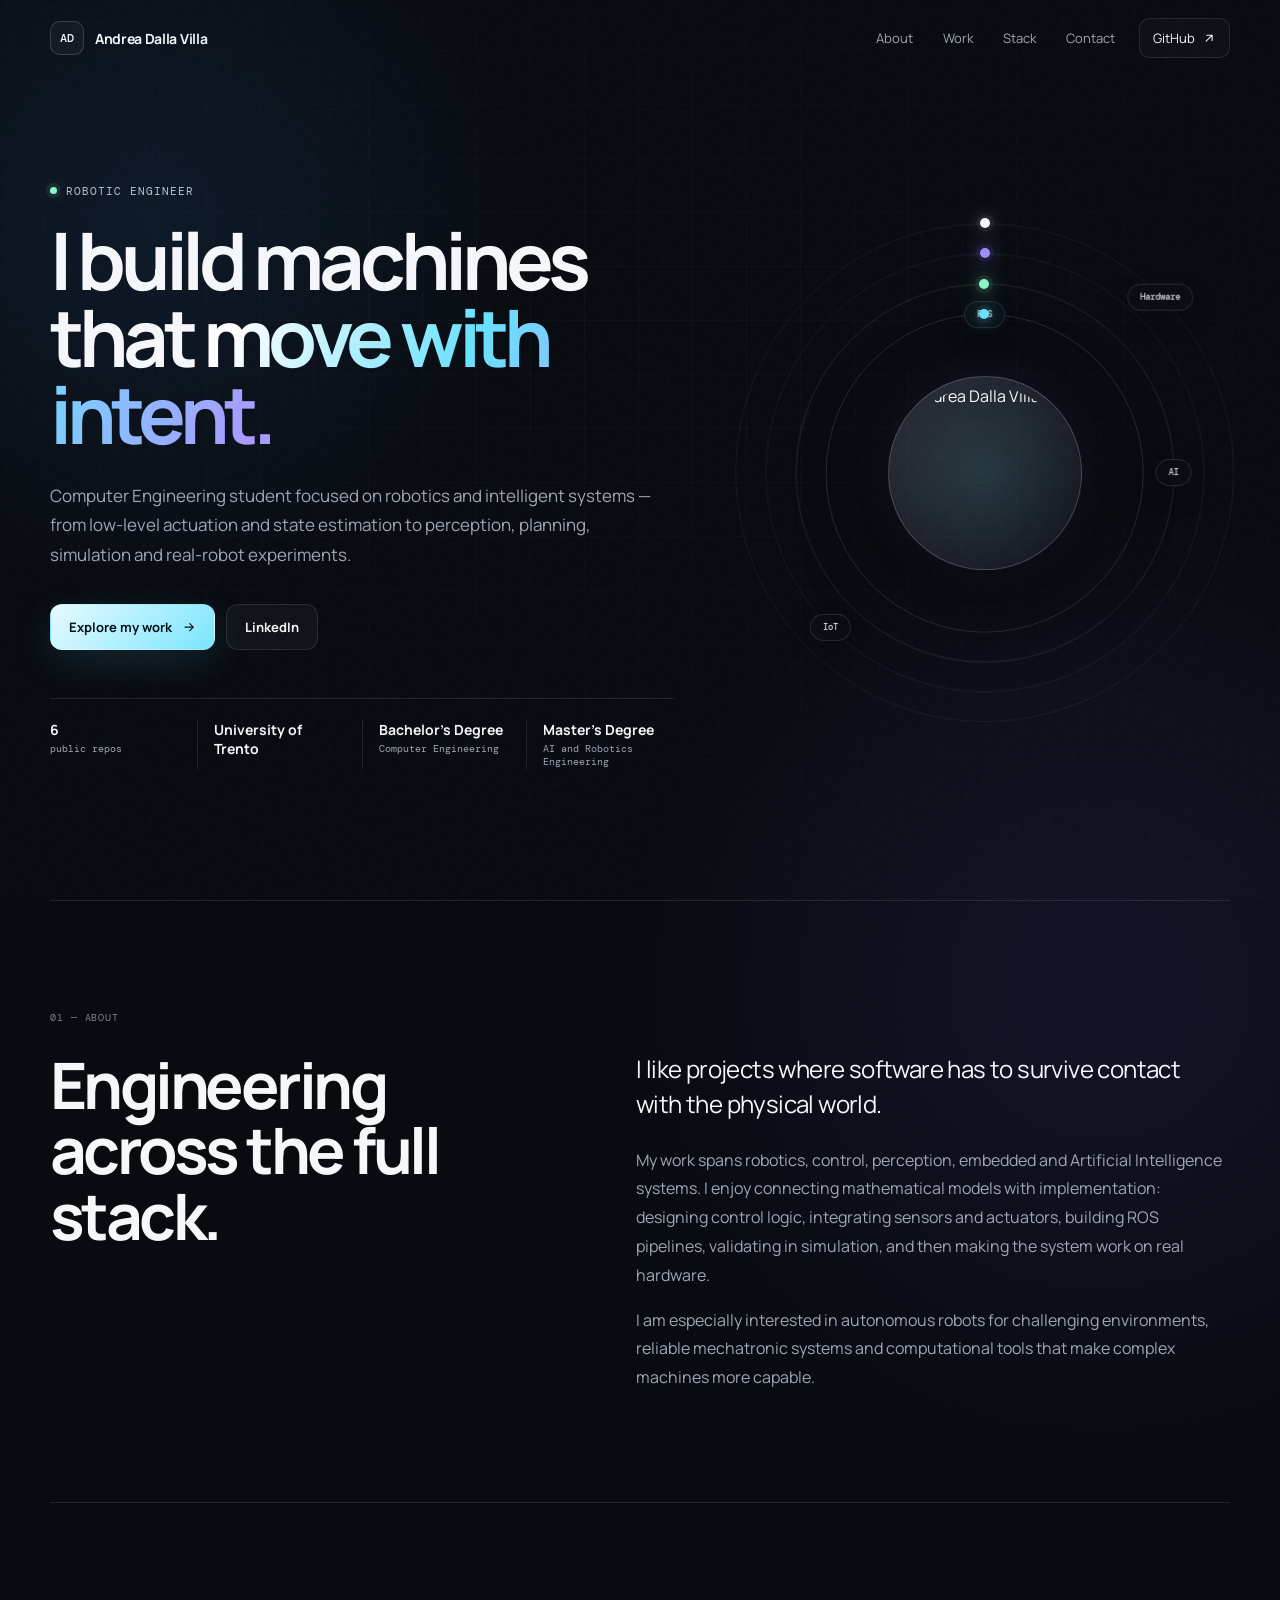
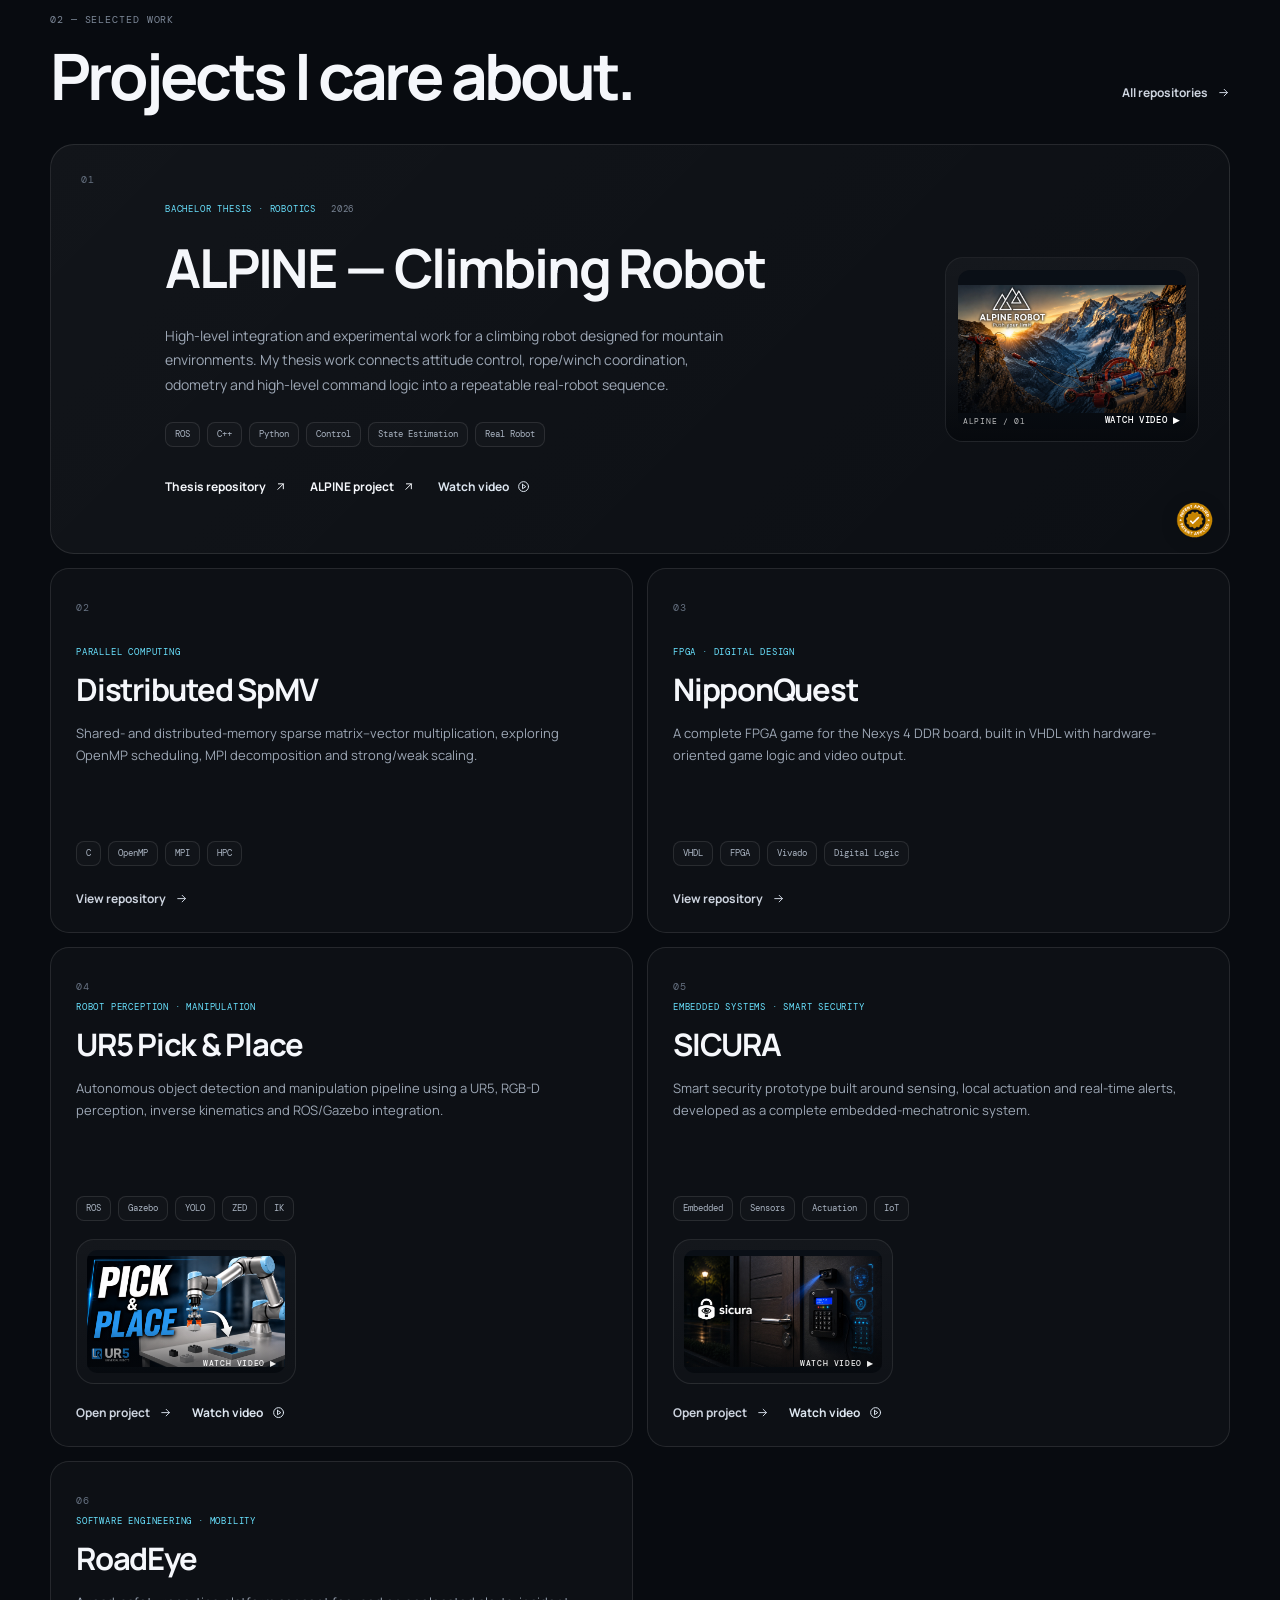
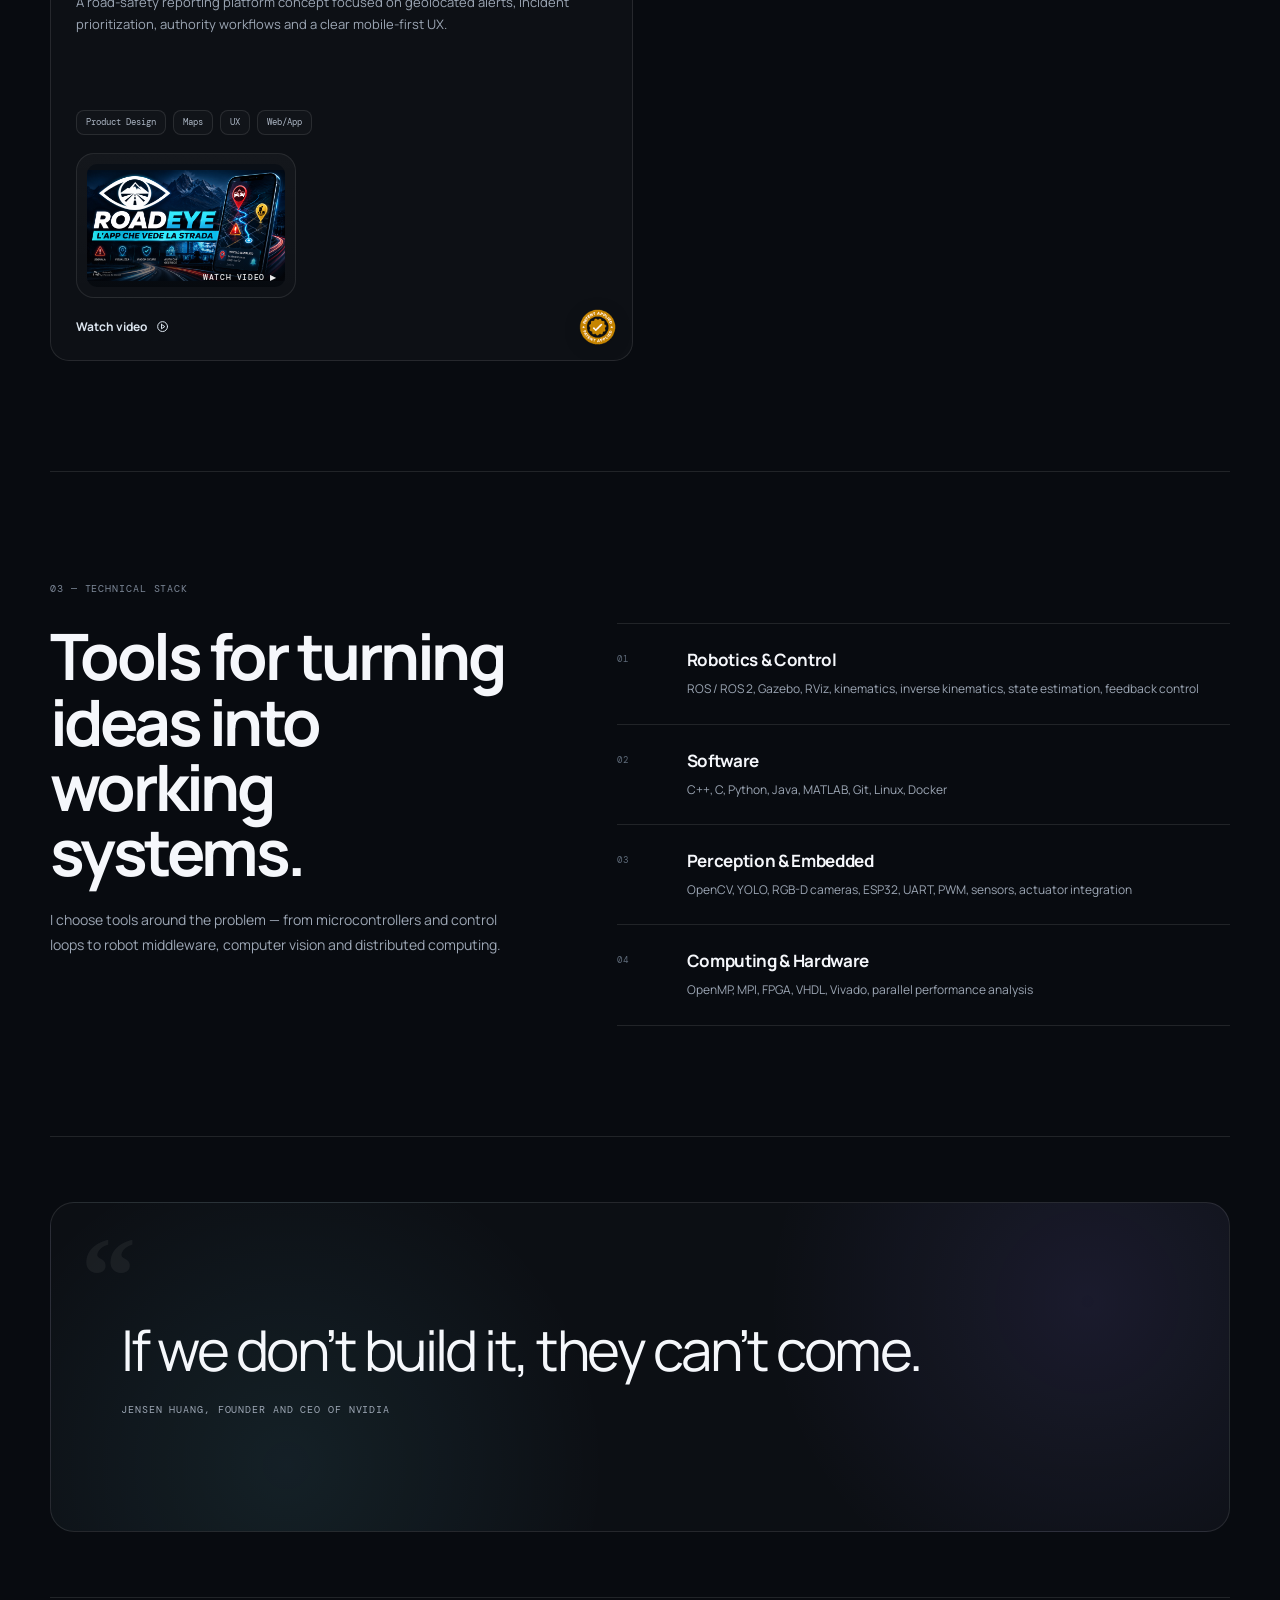
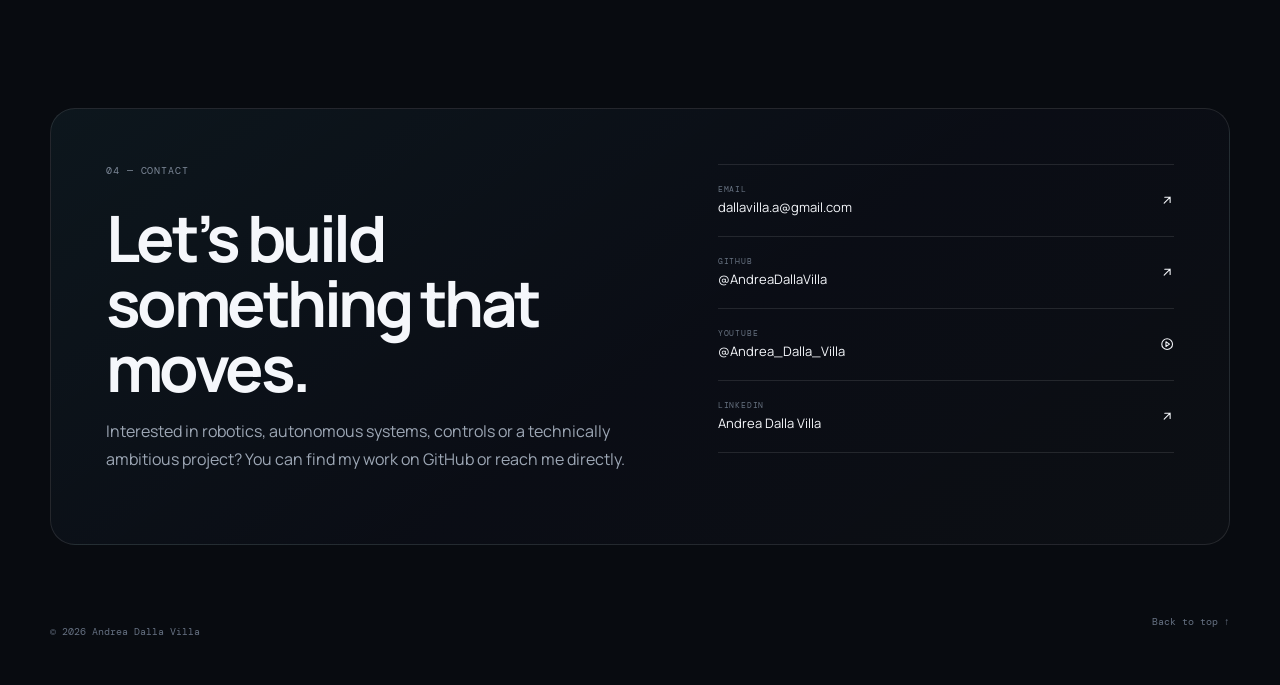
==== index.html @ 853f3c5e "Add files via upload" ====
<!doctype html>
<html lang="en">
<head>
  <meta charset="utf-8" />
  <meta name="viewport" content="width=device-width, initial-scale=1" />
  <meta name="theme-color" content="#080b10" />
  <meta name="description" content="Andrea Dalla Villa — Robotics, control, embedded and Artificial Intelligence systems." />
  <meta property="og:title" content="Andrea Dalla Villa — Robotics & Engineering" />
  <meta property="og:description" content="Robotics, control, perception, embedded and Artificial Intelligence systems." />
  <meta property="og:type" content="website" />
  <meta property="og:image" content="https://github.com/AndreaDallaVilla.png" />
  <title>Andrea Dalla Villa — Robotics & Engineering</title>
  <link rel="icon" href="favicon.svg" type="image/svg+xml" />
  <link rel="stylesheet" href="styles.css?v=20260906-orbits-mapped-final" />
</head>

<body>
  <div class="noise" aria-hidden="true"></div>

  <header class="site-header" id="top">
    <a class="brand" href="#top" aria-label="Andrea Dalla Villa home">
      <span class="brand-mark">AD</span>
      <span class="brand-name">Andrea Dalla Villa</span>
    </a>

    <nav class="nav" aria-label="Primary navigation">
      <a href="#about">About</a>
      <a href="#work">Work</a>
      <a href="#stack">Stack</a>
      <a href="#contact">Contact</a>
    </nav>

    <a class="nav-cta" href="https://github.com/AndreaDallaVilla" target="_blank" rel="noreferrer">
      GitHub
      <svg viewBox="0 0 24 24" aria-hidden="true"><path d="M7 17 17 7M8 7h9v9"/></svg>
    </a>
  </header>

  <main>
    <section class="hero">
      <div class="hero-grid" aria-hidden="true"></div>

      <div class="hero-copy reveal">
        <p class="eyebrow"><span class="status-dot"></span> Robotic Engineer</p>

        <h1>
          I build machines<br />
          that <span class="gradient-text">move with intent.</span>
        </h1>

        <p class="hero-text">
          Computer Engineering student focused on robotics and intelligent systems —
          from low-level actuation and state estimation to perception, planning,
          simulation and real-robot experiments.
        </p>

        <div class="hero-actions">
          <a class="button button-primary" href="#work">
            Explore my work
            <svg viewBox="0 0 24 24" aria-hidden="true"><path d="M5 12h14M13 6l6 6-6 6"/></svg>
          </a>

          <a class="button button-secondary" href="https://www.linkedin.com/in/andrea-dalla-villa-00bb23398/" target="_blank" rel="noreferrer">
            LinkedIn
          </a>
        </div>

        <div class="mini-stats" aria-label="GitHub profile stats">
          <div>
            <strong id="repo-count">6</strong>
            <span>public repos</span>
          </div>
          <div>
            <strong>University of Trento</strong>
          </div>
          <div>
            <strong>Bachelor’s Degree</strong>
            <span>Computer Engineering</span>
          </div>
          <div>
            <strong>Master’s Degree</strong>
            <span>AI and Robotics Engineering</span>
          </div>
        </div>
      </div>

      <div class="hero-visual reveal">
        <div class="orbital-card orbital-card-circular">
          <div class="orbit-ring orbit-ring-1">
            <span class="orbit-label orbit-label-1">ROS</span>
          </div>
          <div class="orbit-ring orbit-ring-2">
            <span class="orbit-label orbit-label-2">AI</span>
          </div>
          <div class="orbit-ring orbit-ring-3">
            <span class="orbit-label orbit-label-3">IoT</span>
          </div>
          <div class="orbit-ring orbit-ring-4">
            <span class="orbit-label orbit-label-4">Hardware</span>
          </div>

          <div class="orbit-runner orbit-runner-1"><span class="orbit-dot dot-cyan"></span></div>
          <div class="orbit-runner orbit-runner-2"><span class="orbit-dot dot-green"></span></div>
          <div class="orbit-runner orbit-runner-3"><span class="orbit-dot dot-violet"></span></div>
          <div class="orbit-runner orbit-runner-4"><span class="orbit-dot dot-white"></span></div>

          <div class="avatar-shell">
            <img src="https://github.com/AndreaDallaVilla.png?size=420&v=20260905-v4e" alt="Andrea Dalla Villa" class="avatar" />
          </div>
        </div>
      </div>
    </section>

    <section class="section about" id="about">
      <div class="section-label reveal">01 — About</div>

      <div class="about-layout">
        <div class="about-heading reveal">
          <h2>Engineering across the full stack.</h2>
        </div>

        <div class="about-copy reveal">
          <p class="lead">
            I like projects where software has to survive contact with the physical world.
          </p>
          <p>
            My work spans robotics, control, perception, embedded and Artificial Intelligence
            systems. I enjoy connecting mathematical models with implementation: designing
            control logic, integrating sensors and actuators, building ROS pipelines, validating
            in simulation, and then making the system work on real hardware.
          </p>
          <p>
            I am especially interested in autonomous robots for challenging environments,
            reliable mechatronic systems and computational tools that make complex machines
            more capable.
          </p>
        </div>
      </div>
    </section>

    <section class="section work" id="work">
      <div class="section-heading reveal">
        <div>
          <div class="section-label">02 — Selected work</div>
          <h2>Projects I care about.</h2>
        </div>
        <a class="text-link" href="https://github.com/AndreaDallaVilla?tab=repositories" target="_blank" rel="noreferrer">
          All repositories
          <svg viewBox="0 0 24 24" aria-hidden="true"><path d="M5 12h14M13 6l6 6-6 6"/></svg>
        </a>
      </div>

      <article class="project project-featured reveal">
        <div class="project-index">01</div>

        <div class="project-main">
          <div class="project-kicker">
            <span class="project-type">Bachelor thesis · Robotics</span>
            <span class="project-year">2026</span>
          </div>

          <h3>ALPINE — Climbing Robot</h3>
          <p>
            High-level integration and experimental work for a climbing robot designed for
            mountain environments. My thesis work connects attitude control, rope/winch
            coordination, odometry and high-level command logic into a repeatable real-robot
            sequence.
          </p>

          <div class="chips">
            <span>ROS</span><span>C++</span><span>Python</span><span>Control</span>
            <span>State Estimation</span><span>Real Robot</span>
          </div>

          <div class="project-links">
            <a href="https://github.com/AndreaDallaVilla/Bachelor-thesis" target="_blank" rel="noreferrer">
              Thesis repository
              <svg viewBox="0 0 24 24" aria-hidden="true"><path d="M7 17 17 7M8 7h9v9"/></svg>
            </a>
            <a href="https://github.com/alpine-robot" target="_blank" rel="noreferrer">
              ALPINE project
              <svg viewBox="0 0 24 24" aria-hidden="true"><path d="M7 17 17 7M8 7h9v9"/></svg>
            </a>
            <a class="video-link" href="https://www.youtube.com/@Andrea_Dalla_Villa/search?query=ALPINE" target="_blank" rel="noreferrer">
              Watch video
              <svg viewBox="0 0 24 24" aria-hidden="true"><path d="M10 8l6 4-6 4V8Z"/><circle cx="12" cy="12" r="9"/></svg>
            </a>
          </div>
        </div>

        <a class="project-art alpine-photo" href="https://www.youtube.com/@Andrea_Dalla_Villa/search?query=ALPINE" target="_blank" rel="noreferrer" aria-label="Watch the ALPINE Robot video on YouTube">
          <div class="alpine-media"><img src="assets/alpine-robot.jpeg" alt="ALPINE climbing robot in a mountain environment" /></div>
          <span class="project-image-overlay">
            <span class="art-label">ALPINE / 01</span>
            <span class="image-open">Watch video ▶</span>
          </span>
        </a>
        <img class="roadeye-badge roadeye-badge-bottom" src="assets/roadeye-patent-badge.png" alt="Patent applied badge" />
      </article>

      <div class="project-grid">
        <article class="project-card reveal">
          <div class="card-top">
            <span class="project-index">02</span>
          </div>
          <div>
            <span class="project-type">Parallel Computing</span>
            <h3>Distributed SpMV</h3>
            <p>
              Shared- and distributed-memory sparse matrix–vector multiplication,
              exploring OpenMP scheduling, MPI decomposition and strong/weak scaling.
            </p>
          </div>
          <div class="chips">
            <span>C</span><span>OpenMP</span><span>MPI</span><span>HPC</span>
          </div>
          <a class="card-link" href="https://github.com/AndreaDallaVilla/PARCO-Computing-2026-242637" target="_blank" rel="noreferrer">
            View repository
            <svg viewBox="0 0 24 24" aria-hidden="true"><path d="M5 12h14M13 6l6 6-6 6"/></svg>
          </a>
        </article>

        <article class="project-card reveal">
          <div class="card-top">
            <span class="project-index">03</span>
          </div>
          <div>
            <span class="project-type">FPGA · Digital Design</span>
            <h3>NipponQuest</h3>
            <p>
              A complete FPGA game for the Nexys 4 DDR board, built in VHDL with
              hardware-oriented game logic and video output.
            </p>
          </div>
          <div class="chips">
            <span>VHDL</span><span>FPGA</span><span>Vivado</span><span>Digital Logic</span>
          </div>
          <a class="card-link" href="https://github.com/AndreaDallaVilla/NipponQuest_FPGAgame" target="_blank" rel="noreferrer">
            View repository
            <svg viewBox="0 0 24 24" aria-hidden="true"><path d="M5 12h14M13 6l6 6-6 6"/></svg>
          </a>
        </article>

        <article class="project-card reveal">
          <div class="card-top">
            <span class="project-index">04</span>
          </div>
          <div>
            <span class="project-type">Robot Perception · Manipulation</span>
            <h3>UR5 Pick & Place</h3>
            <p>
              Autonomous object detection and manipulation pipeline using a UR5,
              RGB-D perception, inverse kinematics and ROS/Gazebo integration.
            </p>
          </div>
          <div class="chips">
            <span>ROS</span><span>Gazebo</span><span>YOLO</span><span>ZED</span><span>IK</span>
          </div>
          <a class="card-thumbnail" href="https://www.youtube.com/@Andrea_Dalla_Villa/search?query=UR5" target="_blank" rel="noreferrer" aria-label="Watch the UR5 Pick and Place video">
            <div class="card-thumbnail-media"><img src="assets/ur5-thumbnail.jpeg" alt="UR5 Pick and Place video thumbnail" /></div>
            <span class="card-thumbnail-label">Watch video ▶</span>
          </a>
          <div class="card-actions">
            <a class="card-link" href="https://github.com/acristoforetti-1-pixel/lab_myproject" target="_blank" rel="noreferrer">
              Open project
              <svg viewBox="0 0 24 24" aria-hidden="true"><path d="M5 12h14M13 6l6 6-6 6"/></svg>
            </a>
            <a class="card-link video-link" href="https://www.youtube.com/@Andrea_Dalla_Villa/search?query=UR5" target="_blank" rel="noreferrer">
              Watch video
              <svg viewBox="0 0 24 24" aria-hidden="true"><path d="M10 8l6 4-6 4V8Z"/><circle cx="12" cy="12" r="9"/></svg>
            </a>
          </div>
        </article>

        <article class="project-card reveal">
          <div class="card-top">
            <span class="project-index">05</span>
          </div>
          <div>
            <span class="project-type">Embedded Systems · Smart Security</span>
            <h3>SICURA</h3>
            <p>
              Smart security prototype built around sensing, local actuation and
              real-time alerts, developed as a complete embedded-mechatronic system.
            </p>
          </div>
          <div class="chips">
            <span>Embedded</span><span>Sensors</span><span>Actuation</span><span>IoT</span>
          </div>
          <a class="card-thumbnail" href="https://www.youtube.com/watch?v=OyNxdv6P7Q0" target="_blank" rel="noreferrer" aria-label="Watch the SICURA video">
            <div class="card-thumbnail-media"><img src="assets/sicura-thumbnail.jpeg" alt="SICURA smart security video thumbnail" /></div>
            <span class="card-thumbnail-label">Watch video ▶</span>
          </a>
          <div class="card-actions">
            <a class="card-link" href="https://github.com/anass03/Sicura" target="_blank" rel="noreferrer">
              Open project
              <svg viewBox="0 0 24 24" aria-hidden="true"><path d="M5 12h14M13 6l6 6-6 6"/></svg>
            </a>
            <a class="card-link video-link" href="https://www.youtube.com/watch?v=OyNxdv6P7Q0" target="_blank" rel="noreferrer">
              Watch video
              <svg viewBox="0 0 24 24" aria-hidden="true"><path d="M10 8l6 4-6 4V8Z"/><circle cx="12" cy="12" r="9"/></svg>
            </a>
          </div>
        </article>

        <article class="project-card reveal">
          <div class="card-top">
            <span class="project-index">06</span>
          </div>
          <div>
            <span class="project-type">Software Engineering · Mobility</span>
            <h3>RoadEye</h3>
            <p>
              A road-safety reporting platform concept focused on geolocated alerts,
              incident prioritization, authority workflows and a clear mobile-first UX.
            </p>
          </div>
          <div class="chips">
            <span>Product Design</span><span>Maps</span><span>UX</span><span>Web/App</span>
          </div>
          <a class="card-thumbnail" href="https://www.youtube.com/@Andrea_Dalla_Villa/search?query=RoadEye" target="_blank" rel="noreferrer" aria-label="Watch the RoadEye video">
            <div class="card-thumbnail-media"><img src="assets/roadeye-thumbnail.jpeg" alt="RoadEye video thumbnail" /></div>
            <span class="card-thumbnail-label">Watch video ▶</span>
          </a>
          <div class="card-actions">
            <a class="card-link video-link" href="https://www.youtube.com/@Andrea_Dalla_Villa/search?query=RoadEye" target="_blank" rel="noreferrer">
              Watch video
              <svg viewBox="0 0 24 24" aria-hidden="true"><path d="M10 8l6 4-6 4V8Z"/><circle cx="12" cy="12" r="9"/></svg>
            </a>
          </div>
          <img class="roadeye-badge roadeye-badge-bottom" src="assets/roadeye-patent-badge.png" alt="Patent applied badge" />
        </article>
      </div>
    </section>

    <section class="section stack" id="stack">
      <div class="section-label reveal">03 — Technical stack</div>

      <div class="stack-layout">
        <div class="stack-heading reveal">
          <h2>Tools for turning ideas into working systems.</h2>
          <p>
            I choose tools around the problem — from microcontrollers and control loops
            to robot middleware, computer vision and distributed computing.
          </p>
        </div>

        <div class="stack-groups">
          <div class="stack-group reveal">
            <span class="stack-number">01</span>
            <div>
              <h3>Robotics & Control</h3>
              <p>ROS / ROS 2, Gazebo, RViz, kinematics, inverse kinematics, state estimation, feedback control</p>
            </div>
          </div>

          <div class="stack-group reveal">
            <span class="stack-number">02</span>
            <div>
              <h3>Software</h3>
              <p>C++, C, Python, Java, MATLAB, Git, Linux, Docker</p>
            </div>
          </div>

          <div class="stack-group reveal">
            <span class="stack-number">03</span>
            <div>
              <h3>Perception & Embedded</h3>
              <p>OpenCV, YOLO, RGB-D cameras, ESP32, UART, PWM, sensors, actuator integration</p>
            </div>
          </div>

          <div class="stack-group reveal">
            <span class="stack-number">04</span>
            <div>
              <h3>Computing & Hardware</h3>
              <p>OpenMP, MPI, FPGA, VHDL, Vivado, parallel performance analysis</p>
            </div>
          </div>
        </div>
      </div>
    </section>

    <section class="section philosophy">
      <div class="quote-card reveal">
        <span class="quote-mark">“</span>
        <p>If we don’t build it, they can’t come.</p>
        <span class="quote-caption">Jensen Huang, Founder and CEO of NVIDIA</span>
      </div>
    </section>

    <section class="section contact" id="contact">
      <div class="contact-panel reveal">
        <div>
          <div class="section-label">04 — Contact</div>
          <h2>Let’s build something that moves.</h2>
          <p>
            Interested in robotics, autonomous systems, controls or a technically ambitious
            project? You can find my work on GitHub or reach me directly.
          </p>
        </div>

        <div class="contact-actions">
          <a class="contact-row" href="mailto:dallavilla.a@gmail.com">
            <span>
              <small>Email</small>
              dallavilla.a@gmail.com
            </span>
            <svg viewBox="0 0 24 24" aria-hidden="true"><path d="M7 17 17 7M8 7h9v9"/></svg>
          </a>

          <a class="contact-row" href="https://github.com/AndreaDallaVilla" target="_blank" rel="noreferrer">
            <span>
              <small>GitHub</small>
              @AndreaDallaVilla
            </span>
            <svg viewBox="0 0 24 24" aria-hidden="true"><path d="M7 17 17 7M8 7h9v9"/></svg>
          </a>

          <a class="contact-row" href="https://www.youtube.com/@Andrea_Dalla_Villa" target="_blank" rel="noreferrer">
            <span>
              <small>YouTube</small>
              @Andrea_Dalla_Villa
            </span>
            <svg viewBox="0 0 24 24" aria-hidden="true"><path d="M10 8l6 4-6 4V8Z"/><circle cx="12" cy="12" r="9"/></svg>
          </a>

          <a class="contact-row" href="https://www.linkedin.com/in/andrea-dalla-villa-00bb23398/" target="_blank" rel="noreferrer">
            <span>
              <small>LinkedIn</small>
              Andrea Dalla Villa
            </span>
            <svg viewBox="0 0 24 24" aria-hidden="true"><path d="M7 17 17 7M8 7h9v9"/></svg>
          </a>
        </div>
      </div>
    </section>
  </main>

  <footer>
    <p>© <span id="year"></span> Andrea Dalla Villa</p>
    <a href="#top">Back to top ↑</a>
  </footer>

  <script src="script.js"></script>
</body>
</html>
---- styles.css ----
@import url('https://fonts.googleapis.com/css2?family=DM+Mono:wght@300;400;500&family=Manrope:wght@400;500;600;700;800&display=swap');

:root {
  --bg: #080b10;
  --bg-soft: #0d1118;
  --panel: rgba(17, 22, 31, 0.72);
  --panel-strong: #111720;
  --line: rgba(255,255,255,0.10);
  --line-strong: rgba(255,255,255,0.16);
  --text: #f5f7fb;
  --muted: #9da7b5;
  --accent: #69e2ff;
  --accent-2: #8d7dff;
  --green: #8df7c7;
  --max: 1180px;
}

* { box-sizing: border-box; }
html { scroll-behavior: smooth; }
body {
  margin: 0;
  color: var(--text);
  background:
    radial-gradient(circle at 12% 4%, rgba(62, 151, 255, 0.10), transparent 24rem),
    radial-gradient(circle at 86% 18%, rgba(130, 99, 255, 0.10), transparent 30rem),
    var(--bg);
  font-family: "Manrope", system-ui, -apple-system, BlinkMacSystemFont, "Segoe UI", sans-serif;
  overflow-x: hidden;
}

body::selection { background: var(--accent); color: #051016; }

.noise {
  position: fixed;
  inset: 0;
  pointer-events: none;
  opacity: .025;
  z-index: 100;
  background-image: url("data:image/svg+xml,%3Csvg viewBox='0 0 180 180' xmlns='http://www.w3.org/2000/svg'%3E%3Cfilter id='n'%3E%3CfeTurbulence type='fractalNoise' baseFrequency='.9' numOctaves='4' stitchTiles='stitch'/%3E%3C/filter%3E%3Crect width='100%25' height='100%25' filter='url(%23n)' opacity='.85'/%3E%3C/svg%3E");
}

a { color: inherit; text-decoration: none; }
svg { width: 1.1em; height: 1.1em; fill: none; stroke: currentColor; stroke-width: 1.8; stroke-linecap: round; stroke-linejoin: round; }

.site-header {
  width: min(calc(100% - 40px), var(--max));
  height: 76px;
  margin: 0 auto;
  display: flex;
  align-items: center;
  gap: 24px;
  position: relative;
  z-index: 10;
}

.brand {
  display: flex;
  align-items: center;
  gap: 11px;
  margin-right: auto;
  font-weight: 700;
  letter-spacing: -0.02em;
}
.brand-mark {
  display: grid;
  place-items: center;
  width: 34px;
  height: 34px;
  border: 1px solid var(--line-strong);
  border-radius: 10px;
  font: 500 12px/1 "DM Mono", monospace;
  background: rgba(255,255,255,.035);
}
.brand-name { font-size: 14px; }

.nav { display: flex; align-items: center; gap: 30px; }
.nav a {
  color: var(--muted);
  font-size: 13px;
  transition: color .2s ease;
}
.nav a:hover { color: var(--text); }

.nav-cta {
  display: flex;
  align-items: center;
  gap: 7px;
  padding: 10px 13px;
  border: 1px solid var(--line);
  border-radius: 10px;
  font-size: 13px;
  background: rgba(255,255,255,.025);
  transition: transform .2s ease, border-color .2s ease, background .2s ease;
}
.nav-cta:hover { transform: translateY(-2px); border-color: var(--line-strong); background: rgba(255,255,255,.05); }

.hero {
  min-height: calc(100vh - 76px);
  width: min(calc(100% - 40px), var(--max));
  margin: 0 auto;
  display: grid;
  grid-template-columns: 1.12fr .88fr;
  align-items: center;
  gap: 65px;
  padding: 70px 0 100px;
  position: relative;
}
.hero-grid {
  position: absolute;
  inset: -80px -30vw -40px;
  background-image:
    linear-gradient(rgba(255,255,255,.028) 1px, transparent 1px),
    linear-gradient(90deg, rgba(255,255,255,.028) 1px, transparent 1px);
  background-size: 54px 54px;
  mask-image: radial-gradient(ellipse at 50% 35%, #000 0%, transparent 72%);
  z-index: -1;
}
.eyebrow, .section-label, .project-type, .project-year, .stack-number, .art-label {
  font-family: "DM Mono", monospace;
  text-transform: uppercase;
  letter-spacing: .09em;
}
.eyebrow {
  display: inline-flex;
  align-items: center;
  gap: 9px;
  margin: 0 0 24px;
  color: #bac3d0;
  font-size: 11px;
}
.status-dot {
  width: 7px; height: 7px; border-radius: 50%;
  background: var(--green);
  box-shadow: 0 0 0 4px rgba(141,247,199,.08), 0 0 18px rgba(141,247,199,.38);
}
.hero h1 {
  margin: 0;
  max-width: 820px;
  font-size: clamp(54px, 6.2vw, 93px);
  line-height: .97;
  letter-spacing: -.067em;
  font-weight: 700;
}
.gradient-text {
  color: transparent;
  background: linear-gradient(110deg, #fff 8%, var(--accent) 48%, #a99cff 93%);
  -webkit-background-clip: text;
  background-clip: text;
}
.hero-text {
  max-width: 660px;
  margin: 28px 0 0;
  color: var(--muted);
  font-size: 17px;
  line-height: 1.75;
}
.hero-actions { display: flex; flex-wrap: wrap; gap: 11px; margin-top: 34px; }
.button {
  min-height: 46px;
  padding: 0 18px;
  border-radius: 12px;
  display: inline-flex;
  align-items: center;
  justify-content: center;
  gap: 10px;
  font-size: 13px;
  font-weight: 700;
  border: 1px solid transparent;
  transition: transform .2s ease, box-shadow .2s ease, background .2s ease;
}
.button:hover { transform: translateY(-2px); }
.button-primary {
  color: #051016;
  background: linear-gradient(135deg, #e7fbff, #7be6ff);
  box-shadow: 0 12px 40px rgba(105,226,255,.12);
}
.button-secondary { border-color: var(--line); background: rgba(255,255,255,.035); }

.mini-stats {
  display: flex;
  gap: 0;
  margin-top: 48px;
  border-top: 1px solid var(--line);
  padding-top: 21px;
}
.mini-stats > div {
  min-width: 130px;
  padding-right: 28px;
  margin-right: 28px;
  border-right: 1px solid var(--line);
}
.mini-stats > div:last-child { border-right: 0; margin-right: 0; padding-right: 0; }
.mini-stats strong { display: block; font-size: 16px; margin-bottom: 3px; }
.mini-stats span { display: block; font-size: 10px; color: var(--muted); font-family: "DM Mono", monospace; }

.hero-visual { position: relative; min-height: 540px; display: grid; place-items: center; }
.orbital-card {
  width: min(430px, 100%);
  aspect-ratio: 1;
  border-radius: 50%;
  position: relative;
  display: grid;
  place-items: center;
}
.orbital-card::before {
  content: "";
  position: absolute;
  inset: 16%;
  border-radius: 50%;
  background: radial-gradient(circle, rgba(105,226,255,.14), rgba(141,125,255,.035) 53%, transparent 70%);
  filter: blur(4px);
}
.orbit {
  position: absolute;
  inset: 11%;
  border: 1px solid rgba(255,255,255,.09);
  border-radius: 50%;
}
.orbit-2 { inset: 22%; border-style: dashed; animation: spin 26s linear infinite reverse; }
.orbit-3 { inset: 3%; border-color: rgba(105,226,255,.10); animation: spin 34s linear infinite; }
.orbit-1::before, .orbit-3::after {
  content: "";
  position: absolute;
  width: 7px; height: 7px;
  border-radius: 50%;
  background: var(--accent);
  box-shadow: 0 0 20px rgba(105,226,255,.8);
}
.orbit-1::before { left: 14%; top: 12%; }
.orbit-3::after { right: 7%; bottom: 27%; background: #9b8dff; box-shadow: 0 0 20px rgba(155,141,255,.8); }
@keyframes spin { to { transform: rotate(360deg); } }

.avatar-shell {
  width: 52%;
  aspect-ratio: 1;
  padding: 8px;
  border-radius: 50%;
  border: 1px solid rgba(255,255,255,.18);
  background: linear-gradient(135deg, rgba(255,255,255,.12), rgba(255,255,255,.025));
  box-shadow: 0 25px 90px rgba(0,0,0,.45);
  z-index: 1;
}
.avatar {
  width: 100%;
  height: 100%;
  object-fit: cover;
  border-radius: 50%;
  display: block;
  filter: saturate(.88) contrast(1.04);
}
.floating-tag {
  position: absolute;
  z-index: 2;
  padding: 8px 12px;
  border-radius: 10px;
  border: 1px solid var(--line);
  background: rgba(10,14,20,.82);
  backdrop-filter: blur(12px);
  font: 500 10px/1 "DM Mono", monospace;
  color: #cfd6e1;
}
.tag-1 { left: 4%; top: 28%; }
.tag-2 { right: 0; top: 41%; }
.tag-3 { left: 13%; bottom: 16%; }
.tag-4 { right: 8%; bottom: 20%; }

.terminal-card {
  width: min(330px, 78%);
  position: absolute;
  right: -7%;
  bottom: 2%;
  border-radius: 14px;
  border: 1px solid var(--line);
  background: rgba(8,11,16,.78);
  backdrop-filter: blur(18px);
  box-shadow: 0 26px 65px rgba(0,0,0,.32);
  overflow: hidden;
  transform: rotate(-2deg);
}
.terminal-top {
  height: 34px;
  display: flex;
  align-items: center;
  gap: 6px;
  padding: 0 11px;
  border-bottom: 1px solid var(--line);
}
.terminal-top span { width: 7px; height: 7px; border-radius: 50%; background: #4a5260; }
.terminal-top p { margin: 0 0 0 5px; color: #747f90; font: 400 9px/1 "DM Mono", monospace; }
.terminal-card pre { margin: 0; padding: 15px 17px 17px; overflow: hidden; }
.terminal-card code { font: 400 10px/1.85 "DM Mono", monospace; color: #cbd3dd; }
.terminal-card .muted { color: #657081; }
.terminal-card .accent { color: var(--accent); }
.terminal-card .success { color: var(--green); }

.section {
  width: min(calc(100% - 40px), var(--max));
  margin: 0 auto;
  padding: 110px 0;
  border-top: 1px solid var(--line);
}
.section-label {
  color: #7c8797;
  font-size: 10px;
  margin-bottom: 28px;
}
.section h2 {
  margin: 0;
  font-size: clamp(38px, 5vw, 67px);
  line-height: 1.02;
  letter-spacing: -.055em;
}
.about-layout {
  display: grid;
  grid-template-columns: .9fr 1.1fr;
  gap: 100px;
}
.about-heading h2 { max-width: 560px; }
.about-copy {
  max-width: 650px;
  color: var(--muted);
  font-size: 16px;
  line-height: 1.8;
}
.about-copy .lead {
  margin-top: 0;
  color: var(--text);
  font-size: 24px;
  line-height: 1.45;
  letter-spacing: -.025em;
}
.about-copy p:last-child { margin-bottom: 0; }

.section-heading {
  display: flex;
  align-items: end;
  justify-content: space-between;
  gap: 30px;
  margin-bottom: 36px;
}
.section-heading .section-label { margin-bottom: 17px; }
.text-link, .card-link {
  display: inline-flex;
  align-items: center;
  gap: 9px;
  color: #cdd4df;
  font-size: 12px;
  font-weight: 700;
}
.text-link { margin-bottom: 7px; }
.text-link:hover, .card-link:hover { color: var(--accent); }

.project {
  border: 1px solid var(--line);
  background: linear-gradient(135deg, rgba(255,255,255,.045), rgba(255,255,255,.018));
  border-radius: 24px;
}
.project-featured {
  min-height: 500px;
  display: grid;
  grid-template-columns: 60px 1.15fr .85fr;
  gap: 28px;
  padding: 30px;
  overflow: hidden;
}
.project-index {
  color: #667181;
  font: 400 10px/1 "DM Mono", monospace;
  letter-spacing: .08em;
}
.project-main { display: flex; flex-direction: column; justify-content: center; padding: 24px 0; }
.project-kicker { display: flex; gap: 15px; align-items: center; margin-bottom: 16px; }
.project-type { color: var(--accent); font-size: 9px; }
.project-year { color: #778292; font-size: 9px; }
.project-main h3, .project-card h3 {
  margin: 0;
  letter-spacing: -.04em;
}
.project-main h3 { font-size: clamp(34px, 4.2vw, 57px); }
.project-main p {
  margin: 20px 0 0;
  color: var(--muted);
  font-size: 14px;
  line-height: 1.75;
  max-width: 570px;
}
.chips { display: flex; flex-wrap: wrap; gap: 7px; margin-top: 25px; }
.chips span {
  padding: 7px 9px;
  border-radius: 8px;
  border: 1px solid var(--line);
  color: #aab4c2;
  font: 400 9px/1 "DM Mono", monospace;
  background: rgba(255,255,255,.018);
}
.project-links { display: flex; flex-wrap: wrap; gap: 23px; margin-top: 31px; }
.project-links a {
  display: inline-flex; align-items: center; gap: 8px;
  font-size: 12px; font-weight: 700;
}
.project-links a:hover { color: var(--accent); }

.project-art {
  min-height: 390px;
  align-self: stretch;
  position: relative;
  border-radius: 18px;
  overflow: hidden;
  background:
    linear-gradient(rgba(255,255,255,.025) 1px, transparent 1px),
    linear-gradient(90deg, rgba(255,255,255,.025) 1px, transparent 1px),
    radial-gradient(circle at 55% 46%, rgba(105,226,255,.14), transparent 34%),
    #0a0f16;
  background-size: 34px 34px, 34px 34px, auto, auto;
  border: 1px solid rgba(255,255,255,.06);
}
.mountain {
  position: absolute;
  left: -18%; right: -18%;
  height: 58%;
  bottom: -22%;
  transform: rotate(10deg);
  border: 1px solid rgba(255,255,255,.12);
  background: linear-gradient(180deg, rgba(255,255,255,.045), rgba(255,255,255,.01));
}
.mountain-a { bottom: -32%; transform: rotate(-17deg); }
.mountain-b { left: 20%; right: -40%; bottom: -26%; transform: rotate(29deg); }
.rope {
  position: absolute;
  top: -8%;
  height: 60%;
  width: 1px;
  background: linear-gradient(var(--accent), rgba(105,226,255,.08));
  transform-origin: top;
}
.rope-left { left: 34%; transform: rotate(-20deg); }
.rope-right { right: 31%; transform: rotate(22deg); }
.robot {
  position: absolute;
  left: 50%;
  top: 51%;
  width: 122px;
  height: 74px;
  transform: translate(-50%, -50%) rotate(-7deg);
}
.robot .body {
  position: absolute; inset: 19px 25px 18px;
  border: 2px solid #dce5ef;
  border-radius: 9px;
  background: rgba(220,229,239,.06);
  box-shadow: 0 0 30px rgba(105,226,255,.08);
}
.thruster {
  position: absolute; top: 11px;
  width: 18px; height: 38px;
  border: 2px solid #dce5ef; border-radius: 8px;
}
.t1 { left: 7px; transform: rotate(45deg); }
.t2 { right: 7px; transform: rotate(-45deg); }
.robot .leg {
  position: absolute; left: 57px; top: 52px;
  width: 2px; height: 43px;
  background: #dce5ef;
  transform: rotate(11deg);
  transform-origin: top;
}
.robot .leg::after {
  content: ""; position: absolute; width: 24px; height: 2px;
  background: #dce5ef; bottom: 0; left: -11px; transform: rotate(-11deg);
}
.art-label { position: absolute; left: 17px; bottom: 15px; color: #596475; font-size: 8px; }

.project-grid {
  display: grid;
  grid-template-columns: repeat(2, minmax(0, 1fr));
  gap: 14px;
  margin-top: 14px;
}
.project-card {
  min-height: 365px;
  display: flex;
  flex-direction: column;
  padding: 25px;
  border-radius: 19px;
  border: 1px solid var(--line);
  background: rgba(255,255,255,.022);
  transition: transform .25s ease, border-color .25s ease, background .25s ease;
}
.project-card:hover { transform: translateY(-4px); border-color: var(--line-strong); background: rgba(255,255,255,.035); }
.card-top { display: flex; align-items: center; justify-content: space-between; margin-bottom: auto; }
.card-icon { width: 26px; height: 26px; color: #6f7a8a; }
.project-card .project-type { display: block; margin-bottom: 10px; }
.project-card h3 { font-size: 31px; }
.project-card p { color: var(--muted); font-size: 13px; line-height: 1.68; min-height: 88px; }
.project-card .chips { margin-top: 17px; }
.project-card .card-link { margin-top: 24px; }
.card-link-muted { color: #677281; cursor: default; }
.card-link-muted:hover { color: #677281; }

.stack-layout {
  display: grid;
  grid-template-columns: .88fr 1.12fr;
  gap: 85px;
}
.stack-heading h2 { max-width: 520px; }
.stack-heading p {
  max-width: 540px;
  margin-top: 24px;
  color: var(--muted);
  line-height: 1.75;
  font-size: 14px;
}
.stack-groups { border-top: 1px solid var(--line); }
.stack-group {
  display: grid;
  grid-template-columns: 55px 1fr;
  gap: 15px;
  padding: 24px 0;
  border-bottom: 1px solid var(--line);
}
.stack-number { color: #5f6b7a; font-size: 9px; margin-top: 5px; }
.stack-group h3 { margin: 0; font-size: 17px; letter-spacing: -.02em; }
.stack-group p { margin: 8px 0 0; color: var(--muted); font-size: 12px; line-height: 1.7; }

.philosophy { padding-top: 65px; padding-bottom: 65px; }
.quote-card {
  position: relative;
  padding: 70px;
  min-height: 330px;
  display: flex;
  flex-direction: column;
  justify-content: center;
  border: 1px solid var(--line);
  border-radius: 24px;
  background:
    radial-gradient(circle at 88% 30%, rgba(141,125,255,.10), transparent 20rem),
    radial-gradient(circle at 20% 80%, rgba(105,226,255,.08), transparent 20rem),
    rgba(255,255,255,.018);
  overflow: hidden;
}
.quote-mark {
  position: absolute;
  top: 18px; left: 30px;
  font: 700 110px/1 Georgia, serif;
  color: rgba(255,255,255,.055);
}
.quote-card p {
  margin: 0;
  max-width: 850px;
  font-size: clamp(31px, 4.4vw, 57px);
  line-height: 1.12;
  letter-spacing: -.045em;
}
.quote-caption { margin-top: 24px; color: var(--muted); font: 400 10px/1 "DM Mono", monospace; text-transform: uppercase; letter-spacing: .09em; }

.contact { padding-bottom: 72px; }
.contact-panel {
  display: grid;
  grid-template-columns: 1fr .85fr;
  gap: 75px;
  border-radius: 25px;
  padding: 55px;
  border: 1px solid var(--line);
  background: linear-gradient(145deg, rgba(105,226,255,.055), rgba(141,125,255,.025) 55%, rgba(255,255,255,.018));
}
.contact-panel h2 { max-width: 650px; }
.contact-panel p { max-width: 620px; color: var(--muted); line-height: 1.75; }
.contact-actions { border-top: 1px solid var(--line); }
.contact-row {
  display: flex;
  align-items: center;
  justify-content: space-between;
  gap: 20px;
  padding: 20px 0;
  border-bottom: 1px solid var(--line);
  font-size: 13px;
}
.contact-row small {
  display: block;
  color: #677281;
  margin-bottom: 5px;
  font: 400 8px/1 "DM Mono", monospace;
  text-transform: uppercase;
  letter-spacing: .1em;
}
.contact-row:hover { color: var(--accent); }

footer {
  width: min(calc(100% - 40px), var(--max));
  margin: 0 auto;
  padding: 0 0 38px;
  display: flex;
  justify-content: space-between;
  color: #657081;
  font: 400 10px/1 "DM Mono", monospace;
}

.reveal {
  opacity: 0;
  transform: translateY(22px);
  transition: opacity .72s cubic-bezier(.22,.61,.36,1), transform .72s cubic-bezier(.22,.61,.36,1);
}
.reveal.visible { opacity: 1; transform: translateY(0); }

@media (prefers-reduced-motion: reduce) {
  html { scroll-behavior: auto; }
  *, *::before, *::after { animation-duration: .001ms !important; animation-iteration-count: 1 !important; transition-duration: .001ms !important; }
  .reveal { opacity: 1; transform: none; }
}

@media (max-width: 980px) {
  .hero { grid-template-columns: 1fr; padding-top: 70px; }
  .hero-copy { max-width: 760px; }
  .hero-visual { min-height: 500px; max-width: 560px; width: 100%; margin: 0 auto; }
  .about-layout, .stack-layout, .contact-panel { grid-template-columns: 1fr; gap: 45px; }
  .project-featured { grid-template-columns: 45px 1fr; }
  .project-art { grid-column: 1 / -1; min-height: 320px; }
  .project-grid { grid-template-columns: 1fr; }
}

@media (max-width: 720px) {
  .site-header { width: min(calc(100% - 28px), var(--max)); height: 68px; }
  .brand-name, .nav { display: none; }
  .hero, .section, footer { width: min(calc(100% - 28px), var(--max)); }
  .hero { min-height: auto; padding: 78px 0 82px; gap: 45px; }
  .hero h1 { font-size: clamp(49px, 15vw, 72px); }
  .hero-text { font-size: 15px; }
  .mini-stats { display: grid; grid-template-columns: repeat(3, 1fr); }
  .mini-stats > div { min-width: 0; margin-right: 12px; padding-right: 12px; }
  .mini-stats strong { font-size: 13px; }
  .mini-stats span { font-size: 8px; }
  .hero-visual { min-height: 430px; }
  .orbital-card { width: min(390px, 100%); }
  .terminal-card { right: 0; }
  .section { padding: 78px 0; }
  .section-heading { align-items: start; flex-direction: column; }
  .project-featured { grid-template-columns: 1fr; padding: 21px; }
  .project-main { padding: 6px 0 14px; }
  .project-art { min-height: 280px; }
  .quote-card { padding: 45px 28px; min-height: 290px; }
  .contact-panel { padding: 30px 23px; }
  footer { gap: 20px; }
}

@media (max-width: 430px) {
  .hero-actions .button { width: 100%; }
  .mini-stats { grid-template-columns: 1fr; gap: 13px; }
  .mini-stats > div { border-right: 0; border-bottom: 1px solid var(--line); padding: 0 0 12px; margin: 0; }
  .mini-stats > div:last-child { border-bottom: 0; }
  .floating-tag { display: none; }
  .terminal-card { width: 92%; }
}


/* v2 project imagery */
.hero-visual {
  min-height: 460px;
}

.alpine-photo {
  display: block;
  padding: 0;
  background: #0a0f16;
  cursor: pointer;
}

.alpine-photo img {
  width: 100%;
  height: 100%;
  min-height: 390px;
  display: block;
  object-fit: cover;
  object-position: center;
  transition: transform .45s cubic-bezier(.22,.61,.36,1), filter .45s ease;
}

.alpine-photo::after {
  content: "";
  position: absolute;
  inset: 0;
  background: linear-gradient(180deg, transparent 52%, rgba(5,8,12,.86) 100%);
  pointer-events: none;
}

.alpine-photo:hover img {
  transform: scale(1.025);
  filter: brightness(1.05);
}

.project-image-overlay {
  position: absolute;
  z-index: 2;
  inset: auto 17px 15px 17px;
  display: flex;
  align-items: center;
  justify-content: space-between;
  gap: 18px;
}

.project-image-overlay .art-label {
  position: static;
  color: rgba(255,255,255,.72);
}

.image-open {
  color: #fff;
  font: 500 9px/1 "DM Mono", monospace;
  text-transform: uppercase;
  letter-spacing: .08em;
}

@media (max-width: 980px) {
  .alpine-photo img { min-height: 320px; }
}

@media (max-width: 720px) {
  .hero-visual { min-height: 380px; }
  .alpine-photo img { min-height: 280px; }
}


/* v3 video actions */
.card-actions {
  display: flex;
  flex-wrap: wrap;
  align-items: center;
  gap: 20px;
  margin-top: 24px;
}

.project-card .card-actions .card-link {
  margin-top: 0;
}

.video-link {
  color: #dce5ef;
}

.video-link:hover {
  color: #ff8f8f;
}

@media (max-width: 430px) {
  .card-actions {
    gap: 14px;
  }
}


/* v4 — more compact ALPINE media panel */
@media (min-width: 981px) {
  .project-featured {
    grid-template-columns: 56px minmax(0, 1.35fr) minmax(260px, 0.65fr);
    min-height: 430px;
  }

  .project-art.alpine-photo {
    min-height: 0;
    height: 300px;
    align-self: center;
    max-width: 380px;
    justify-self: end;
    width: 100%;
  }

  .alpine-photo img {
    min-height: 0;
    height: 300px;
  }
}

@media (max-width: 980px) {
  .project-art.alpine-photo {
    min-height: 0;
    height: 260px;
  }

  .alpine-photo img {
    min-height: 0;
    height: 260px;
  }
}

@media (max-width: 720px) {
  .project-art.alpine-photo,
  .alpine-photo img {
    height: 220px;
  }
}


/* =========================================================
   v4c — ACTUAL fixes for orbits and ALPINE image
   ========================================================= */

/* --- Hero orbits rebuilt so every dot clearly rotates --- */
.hero-visual,
.orbital-card-fixed {
  overflow: visible;
}

.orbital-card-fixed {
  width: min(450px, 100%);
}

.orbital-card-fixed::before {
  inset: 16%;
  background: radial-gradient(circle, rgba(105,226,255,.14), rgba(141,125,255,.035) 53%, transparent 70%);
  filter: blur(4px);
}

.orbit-ring {
  position: absolute;
  left: 50%;
  top: 50%;
  border-radius: 50%;
  transform: translate(-50%, -50%);
  pointer-events: none;
}

.ring-1 {
  width: 78%;
  height: 78%;
  border: 1px solid rgba(255,255,255,.12);
}

.ring-2 {
  width: 56%;
  height: 56%;
  border: 1px dashed rgba(255,255,255,.12);
}

.ring-3 {
  width: 94%;
  height: 94%;
  border: 1px solid rgba(105,226,255,.10);
}

.ring-4 {
  width: 108%;
  height: 108%;
  border: 1px solid rgba(255,255,255,.07);
}

.orbit-rotator {
  position: absolute;
  left: 50%;
  top: 50%;
  border-radius: 50%;
  transform-origin: center center;
  pointer-events: none;
  will-change: transform;
}

.orbit-rotator-1 {
  width: 78%;
  height: 78%;
  margin-left: -39%;
  margin-top: -39%;
  animation: orbit-spin-cw 18s linear infinite;
}

.orbit-rotator-2 {
  width: 56%;
  height: 56%;
  margin-left: -28%;
  margin-top: -28%;
  animation: orbit-spin-ccw 12s linear infinite;
}

.orbit-rotator-3 {
  width: 94%;
  height: 94%;
  margin-left: -47%;
  margin-top: -47%;
  animation: orbit-spin-cw 24s linear infinite;
}

.orbit-rotator-4 {
  width: 108%;
  height: 108%;
  margin-left: -54%;
  margin-top: -54%;
  animation: orbit-spin-ccw 30s linear infinite;
}

.orbit-item {
  position: absolute;
  left: 50%;
  top: -6px;
  transform: translateX(-50%);
  display: flex;
  align-items: center;
  gap: 8px;
  white-space: nowrap;
}

.orbit-item-1 { animation: orbit-counter-cw 18s linear infinite; }
.orbit-item-2 { animation: orbit-counter-ccw 12s linear infinite; }
.orbit-item-3 { animation: orbit-counter-cw 24s linear infinite; }
.orbit-item-4 { animation: orbit-counter-ccw 30s linear infinite; }

.orbit-dot {
  width: 9px;
  height: 9px;
  border-radius: 50%;
  flex: 0 0 auto;
}

.dot-cyan {
  background: var(--accent);
  box-shadow: 0 0 0 4px rgba(105,226,255,.08), 0 0 22px rgba(105,226,255,.88);
}

.dot-green {
  background: var(--green);
  box-shadow: 0 0 0 4px rgba(141,247,199,.08), 0 0 18px rgba(141,247,199,.68);
}

.dot-violet {
  background: #9b8dff;
  box-shadow: 0 0 0 4px rgba(155,141,255,.08), 0 0 20px rgba(155,141,255,.80);
}

.dot-white {
  background: #f2f5fa;
  box-shadow: 0 0 0 4px rgba(255,255,255,.05), 0 0 18px rgba(255,255,255,.42);
}

.orbit-tag {
  padding: 8px 12px;
  border-radius: 999px;
  border: 1px solid rgba(255,255,255,.12);
  background: rgba(10,14,20,.88);
  backdrop-filter: blur(12px);
  color: #d3dae5;
  box-shadow: 0 10px 24px rgba(0,0,0,.22);
  font: 500 9px/1 "DM Mono", monospace;
}

@keyframes orbit-spin-cw {
  from { transform: rotate(0deg); }
  to { transform: rotate(360deg); }
}

@keyframes orbit-spin-ccw {
  from { transform: rotate(360deg); }
  to { transform: rotate(0deg); }
}

@keyframes orbit-counter-cw {
  from { transform: translateX(-50%) rotate(0deg); }
  to { transform: translateX(-50%) rotate(-360deg); }
}

@keyframes orbit-counter-ccw {
  from { transform: translateX(-50%) rotate(-360deg); }
  to { transform: translateX(-50%) rotate(0deg); }
}

.avatar-shell {
  width: 53%;
  z-index: 2;
}

.avatar {
  object-position: center center;
}

/* Hide old floating-tag system if browser cache mixes versions */
.orbital-card-fixed .floating-tag,
.orbital-card-fixed .orbit {
  display: none !important;
}

/* --- ALPINE image really smaller and fully visible --- */
.project-art.alpine-photo {
  background: linear-gradient(180deg, rgba(255,255,255,.03), rgba(255,255,255,.012));
}

.alpine-media {
  width: 100%;
  height: 100%;
  display: grid;
  place-items: center;
  background: #0a0f16;
  border-radius: 12px;
  overflow: hidden;
}

.alpine-photo img {
  width: 100%;
  height: 100%;
  min-height: 0 !important;
  display: block;
  object-fit: contain !important;
  object-position: center center !important;
  transition: transform .35s cubic-bezier(.22,.61,.36,1), filter .35s ease;
}

.alpine-photo:hover img {
  transform: scale(1.01);
  filter: brightness(1.04);
}

@media (min-width: 981px) {
  .project-featured {
    grid-template-columns: 56px minmax(0, 1.48fr) minmax(205px, 0.50fr);
    min-height: 410px;
  }

  .project-art.alpine-photo {
    width: 100%;
    max-width: 270px;
    height: 185px;
    min-height: 0;
    align-self: center;
    justify-self: end;
    padding: 12px;
    border-radius: 18px;
  }
}

@media (max-width: 980px) {
  .project-art.alpine-photo {
    width: min(100%, 520px);
    height: 210px;
    min-height: 0;
    padding: 12px;
  }
}

@media (max-width: 720px) {
  .hero-visual { min-height: 410px; }

  .orbital-card-fixed {
    width: min(390px, 100%);
  }

  .orbit-tag {
    font-size: 8px;
    padding: 7px 10px;
  }

  .project-art.alpine-photo {
    height: 180px;
  }
}

@media (max-width: 430px) {
  .orbit-tag {
    display: none;
  }

  .project-art.alpine-photo {
    height: 160px;
    padding: 10px;
  }
}


/* =========================================================
   v4d — orbit paths stay outside the profile image
   ========================================================= */

.orbital-card-fixed {
  width: min(470px, 100%);
}

/* Keep all rings outside the avatar; the old inner ring was too close */
.ring-1 {
  width: 84%;
  height: 84%;
}

.ring-2 {
  width: 96%;
  height: 96%;
}

.ring-3 {
  width: 108%;
  height: 108%;
}

.ring-4 {
  width: 120%;
  height: 120%;
}

/* Match rotators exactly to their visible rings */
.orbit-rotator-1 {
  width: 84%;
  height: 84%;
  margin-left: -42%;
  margin-top: -42%;
}

.orbit-rotator-2 {
  width: 96%;
  height: 96%;
  margin-left: -48%;
  margin-top: -48%;
}

.orbit-rotator-3 {
  width: 108%;
  height: 108%;
  margin-left: -54%;
  margin-top: -54%;
}

.orbit-rotator-4 {
  width: 120%;
  height: 120%;
  margin-left: -60%;
  margin-top: -60%;
}

/* Put each label slightly OUTSIDE its path, never toward the face */
.orbit-item {
  top: -11px;
  gap: 7px;
}

.orbit-tag {
  padding: 7px 10px;
  font-size: 8.5px;
}

/* Make avatar a touch smaller to preserve a clean orbital gap */
.avatar-shell {
  width: 49%;
}

/* Allow the largest orbit to remain visible */
.hero-visual {
  overflow: visible;
  padding-inline: 18px;
}

@media (max-width: 720px) {
  .orbital-card-fixed {
    width: min(375px, 92vw);
  }

  .ring-4,
  .orbit-rotator-4 {
    display: none;
  }

  .ring-1 { width: 86%; height: 86%; }
  .ring-2 { width: 100%; height: 100%; }
  .ring-3 { width: 114%; height: 114%; }

  .orbit-rotator-1 {
    width: 86%; height: 86%;
    margin-left: -43%; margin-top: -43%;
  }

  .orbit-rotator-2 {
    width: 100%; height: 100%;
    margin-left: -50%; margin-top: -50%;
  }

  .orbit-rotator-3 {
    width: 114%; height: 114%;
    margin-left: -57%; margin-top: -57%;
  }
}

/* =========================================================
   v4d — project thumbnails
   ========================================================= */

.project-card {
  overflow: hidden;
}

.card-thumbnail {
  display: block;
  position: relative;
  width: 100%;
  height: 155px;
  margin: 20px 0 2px;
  border: 1px solid rgba(255,255,255,.08);
  border-radius: 14px;
  overflow: hidden;
  background: #090d13;
}

.card-thumbnail img {
  width: 100%;
  height: 100%;
  display: block;
  object-fit: contain;
  object-position: center;
  background: #090d13;
  transition: transform .35s cubic-bezier(.22,.61,.36,1), filter .35s ease;
}

.card-thumbnail::after {
  content: "";
  position: absolute;
  inset: 0;
  background: linear-gradient(180deg, transparent 62%, rgba(5,8,12,.72) 100%);
  pointer-events: none;
}

.card-thumbnail-label {
  position: absolute;
  z-index: 2;
  right: 10px;
  bottom: 9px;
  color: rgba(255,255,255,.92);
  font: 500 8px/1 "DM Mono", monospace;
  text-transform: uppercase;
  letter-spacing: .08em;
}

.card-thumbnail:hover img {
  transform: scale(1.018);
  filter: brightness(1.05);
}

@media (max-width: 720px) {
  .card-thumbnail {
    height: 180px;
  }
}


/* =========================================================
   v4e — circular orbit system + thumbnails matching ALPINE
   ========================================================= */

/* ---------- Hero orbit system ---------- */
.hero-visual {
  overflow: visible;
  padding-inline: 30px;
}

.orbital-card-circular {
  width: min(460px, 100%);
  aspect-ratio: 1 / 1;
  border-radius: 50%;
  position: relative;
  display: grid;
  place-items: center;
  overflow: visible;
}

.orbital-card-circular::before {
  content: "";
  position: absolute;
  inset: 20%;
  border-radius: 50%;
  background: radial-gradient(circle, rgba(105,226,255,.14), rgba(141,125,255,.035) 56%, transparent 72%);
  filter: blur(4px);
}

.orbit-ring {
  position: absolute;
  left: 50%;
  top: 50%;
  border-radius: 50%;
  transform: translate(-50%, -50%);
  pointer-events: none;
}

.orbit-ring-1 { width: 74%; height: 74%; border: 1px solid rgba(255,255,255,.12); }
.orbit-ring-2 { width: 88%; height: 88%; border: 1px solid rgba(255,255,255,.12); }
.orbit-ring-3 { width: 102%; height: 102%; border: 1px solid rgba(105,226,255,.10); }
.orbit-ring-4 { width: 116%; height: 116%; border: 1px solid rgba(255,255,255,.07); }

.orbit-runner {
  position: absolute;
  left: 50%;
  top: 50%;
  border-radius: 50%;
  transform-origin: center center;
  pointer-events: none;
  will-change: transform;
}

.orbit-runner-1 {
  width: 74%; height: 74%;
  margin-left: -37%; margin-top: -37%;
  animation: orbit-spin-cw 16s linear infinite;
}
.orbit-runner-2 {
  width: 88%; height: 88%;
  margin-left: -44%; margin-top: -44%;
  animation: orbit-spin-ccw 22s linear infinite;
}
.orbit-runner-3 {
  width: 102%; height: 102%;
  margin-left: -51%; margin-top: -51%;
  animation: orbit-spin-cw 28s linear infinite;
}
.orbit-runner-4 {
  width: 116%; height: 116%;
  margin-left: -58%; margin-top: -58%;
  animation: orbit-spin-ccw 35s linear infinite;
}

.orbit-runner .orbit-dot {
  position: absolute;
  left: 50%;
  top: -5px;
  transform: translateX(-50%);
  width: 10px;
  height: 10px;
  border-radius: 50%;
}

.dot-cyan {
  background: var(--accent);
  box-shadow: 0 0 0 4px rgba(105,226,255,.08), 0 0 22px rgba(105,226,255,.90);
}
.dot-green {
  background: var(--green);
  box-shadow: 0 0 0 4px rgba(141,247,199,.08), 0 0 18px rgba(141,247,199,.70);
}
.dot-violet {
  background: #9b8dff;
  box-shadow: 0 0 0 4px rgba(155,141,255,.08), 0 0 20px rgba(155,141,255,.82);
}
.dot-white {
  background: #f4f7fb;
  box-shadow: 0 0 0 4px rgba(255,255,255,.05), 0 0 18px rgba(255,255,255,.44);
}

.orbit-label {
  position: absolute;
  z-index: 3;
  padding: 8px 12px;
  border-radius: 999px;
  border: 1px solid rgba(255,255,255,.12);
  background: rgba(10,14,20,.88);
  backdrop-filter: blur(12px);
  color: #d3dae5;
  box-shadow: 0 10px 24px rgba(0,0,0,.22);
  font: 500 9px/1 "DM Mono", monospace;
  white-space: nowrap;
}

.orbit-label-1 { left: -2%; top: 22%; }
.orbit-label-2 { right: -3%; top: 40%; }
.orbit-label-3 { left: 8%; bottom: 11%; }
.orbit-label-4 { right: -2%; bottom: 17%; }

@keyframes orbit-spin-cw {
  from { transform: rotate(0deg); }
  to { transform: rotate(360deg); }
}
@keyframes orbit-spin-ccw {
  from { transform: rotate(360deg); }
  to { transform: rotate(0deg); }
}

.orbital-card-circular .avatar-shell {
  width: 45%;
  z-index: 2;
}
.orbital-card-circular .avatar {
  object-position: center center;
}

/* Hide any previous orbit markup if cache mixes versions */
.orbital-card-circular .orbit,
.orbital-card-circular .floating-tag,
.orbital-card-circular .orbit-rotator,
.orbital-card-circular .orbit-item,
.orbital-card-circular .orbit-tag,
.orbital-card-circular .orbit-dot:not(.dot-cyan):not(.dot-green):not(.dot-violet):not(.dot-white) {
  display: none !important;
}

@media (max-width: 720px) {
  .hero-visual { min-height: 410px; padding-inline: 12px; }
  .orbital-card-circular { width: min(390px, 96vw); }
  .orbit-ring-4, .orbit-runner-4 { display: none; }
  .orbit-label { font-size: 8px; padding: 7px 10px; }
  .orbit-label-1 { left: 1%; top: 23%; }
  .orbit-label-2 { right: -1%; top: 40%; }
  .orbit-label-3 { left: 9%; bottom: 10%; }
  .orbit-label-4 { display: none; }
}

@media (max-width: 430px) {
  .orbit-label { display: none; }
}

/* ---------- Thumbnails same family as ALPINE ---------- */
.card-thumbnail {
  display: block;
  position: relative;
  width: 100%;
  height: 185px;
  margin: 20px 0 2px;
  border: 1px solid rgba(255,255,255,.09);
  border-radius: 18px;
  overflow: hidden;
  background: linear-gradient(180deg, rgba(255,255,255,.03), rgba(255,255,255,.012));
  padding: 12px;
}

.card-thumbnail-media {
  width: 100%;
  height: 100%;
  display: grid;
  place-items: center;
  background: #0a0f16;
  border-radius: 12px;
  overflow: hidden;
}

.card-thumbnail img {
  width: 100%;
  height: 100%;
  min-height: 0 !important;
  display: block;
  object-fit: contain;
  object-position: center center;
  background: #0a0f16;
  transition: transform .35s cubic-bezier(.22,.61,.36,1), filter .35s ease;
}

.card-thumbnail::after {
  content: "";
  position: absolute;
  inset: 12px;
  border-radius: 12px;
  background: linear-gradient(180deg, transparent 62%, rgba(5,8,12,.72) 100%);
  pointer-events: none;
}

.card-thumbnail-label {
  position: absolute;
  z-index: 2;
  right: 22px;
  bottom: 20px;
  color: rgba(255,255,255,.92);
  font: 500 8px/1 "DM Mono", monospace;
  text-transform: uppercase;
  letter-spacing: .08em;
}

.card-thumbnail:hover img {
  transform: scale(1.012);
  filter: brightness(1.04);
}

@media (max-width: 720px) {
  .card-thumbnail { height: 185px; }
}


/* =========================================================
   v4f — thumbnails resized to match ALPINE proportions
   ========================================================= */

@media (min-width: 981px) {
  .card-thumbnail {
    width: 100%;
    max-width: 270px;
    height: 185px;
    justify-self: start;
  }
}

@media (max-width: 980px) {
  .card-thumbnail {
    width: min(100%, 270px);
    height: 185px;
    justify-self: start;
  }
}

@media (max-width: 720px) {
  .card-thumbnail {
    width: min(100%, 270px);
    height: 185px;
  }
}


/* =========================================================
   v4g — compact thumbnails and updated orbit labels
   ========================================================= */

/* Make UR5 / SICURA / RoadEye thumbnails short like the ALPINE panel */
.card-thumbnail {
  display: block;
  width: 100%;
  max-width: 220px !important;
  height: 145px !important;
  min-height: 0 !important;
  margin: 18px 0 2px;
  justify-self: start;
  align-self: start;
  padding: 10px !important;
  border-radius: 18px;
}

.card-thumbnail-media {
  border-radius: 10px;
}

.card-thumbnail::after {
  inset: 10px !important;
  border-radius: 10px;
}

.card-thumbnail-label {
  right: 18px;
  bottom: 16px;
  font-size: 7.5px;
}

.project-card .card-actions {
  margin-top: 18px;
}

/* Keep them compact on tablet/mobile too */
@media (max-width: 980px) {
  .card-thumbnail {
    max-width: 220px !important;
    height: 145px !important;
  }
}

@media (max-width: 720px) {
  .card-thumbnail {
    max-width: 220px !important;
    height: 145px !important;
  }
}


/* Education stats: fit the four requested items cleanly */
.mini-stats > div {
  min-width: 0;
  flex: 1 1 0;
  padding-right: 16px;
  margin-right: 16px;
}
.mini-stats strong {
  font-size: 14px;
}
.mini-stats span {
  line-height: 1.35;
}


/* RoadEye badge + remove unneeded top-right doodles */
.card-top {
  min-height: 28px;
}

.card-badge {
  display: block;
  flex: 0 0 auto;
}

.roadeye-badge {
  width: 28px;
  height: 28px;
  object-fit: contain;
  filter: drop-shadow(0 4px 10px rgba(0, 0, 0, 0.18));
  opacity: 0.96;
}

@media (max-width: 640px) {
  .roadeye-badge {
    width: 24px;
    height: 24px;
  }
}


/* RoadEye patent badge — small, original gold, bottom-right */
.project-card {
  position: relative;
}

.roadeye-badge-bottom {
  position: absolute;
  right: 14px;
  bottom: 14px;
  width: 24px !important;
  height: 24px !important;
  object-fit: contain;
  opacity: 0.98;
  filter: drop-shadow(0 3px 7px rgba(0,0,0,.20));
  pointer-events: none;
}

@media (max-width: 640px) {
  .roadeye-badge-bottom {
    right: 12px;
    bottom: 12px;
    width: 22px !important;
    height: 22px !important;
  }
}

.roadeye-badge-bottom {
  position: absolute;
  right: 14px;
  bottom: 14px;
  width: 40px !important;
  height: 40px !important;
  object-fit: contain;
  opacity: 1;
  filter: drop-shadow(0 3px 8px rgba(0,0,0,.18));
  pointer-events: none;
}

@media (max-width: 640px) {
  .roadeye-badge-bottom {
    right: 12px;
    bottom: 12px;
    width: 36px !important;
    height: 36px !important;
  }
}


/* Same patent badge inside the ALPINE image box, bottom-right, same size as RoadEye */
.alpine-photo {
  position: relative;
}

.alpine-badge-bottom {
  position: absolute;
  right: 14px;
  bottom: 14px;
  width: 40px !important;
  height: 40px !important;
  object-fit: contain;
  opacity: 1;
  filter: drop-shadow(0 3px 8px rgba(0,0,0,.18));
  pointer-events: none;
  z-index: 3;
}

@media (max-width: 640px) {
  .alpine-badge-bottom {
    right: 12px;
    bottom: 12px;
    width: 36px !important;
    height: 36px !important;
  }
}


/* Keep the ALPINE featured box as the positioning context for the shared badge */
.project-featured {
  position: relative;
}


/* =========================================================
   Responsive final pass — phones + tablets
   Desktop layout intentionally unchanged.
   ========================================================= */

@media (max-width: 980px) {
  html,
  body {
    max-width: 100%;
    overflow-x: clip;
  }

  .hero {
    grid-template-columns: minmax(0, 1fr) !important;
  }

  .hero-copy,
  .hero-visual,
  .about-layout > *,
  .stack-layout > *,
  .contact-panel > *,
  .project-featured > * {
    min-width: 0;
    max-width: 100%;
  }

  /* Decorative grid must not enlarge the document width. */
  .hero-grid {
    inset: -80px auto -40px 50% !important;
    width: 100vw;
    transform: translateX(-50%);
  }

  .about-layout,
  .stack-layout,
  .contact-panel {
    grid-template-columns: minmax(0, 1fr) !important;
  }

  .project-grid {
    grid-template-columns: minmax(0, 1fr) !important;
  }

  .project-card,
  .project-featured {
    min-width: 0;
  }

  .contact-row > span {
    min-width: 0;
    overflow-wrap: anywhere;
  }

  .contact-row svg {
    flex: 0 0 auto;
  }

  footer {
    flex-wrap: wrap;
  }
}

@media (max-width: 720px) {
  .site-header,
  .hero,
  .section,
  footer {
    width: calc(100% - 28px) !important;
    max-width: calc(100vw - 28px) !important;
  }

  .site-header {
    gap: 12px;
  }

  .nav-cta {
    flex: 0 0 auto;
    white-space: nowrap;
  }

  .hero {
    padding: 58px 0 68px !important;
    gap: 24px !important;
  }

  .hero-copy {
    width: 100%;
  }

  .hero h1 {
    max-width: 100%;
    font-size: clamp(44px, 13.2vw, 64px) !important;
    line-height: .98;
  }

  .hero-text {
    max-width: 100%;
    font-size: 15px;
    line-height: 1.65;
  }

  .hero-actions {
    width: 100%;
  }

  /* Four education/profile facts: 2x2 rather than squeezing into 3 columns. */
  .mini-stats {
    width: 100%;
    grid-template-columns: repeat(2, minmax(0, 1fr)) !important;
    gap: 0;
  }

  .mini-stats > div,
  .mini-stats > div:last-child {
    min-width: 0;
    margin: 0 !important;
    padding: 12px 12px 12px 0 !important;
    border-right: 0 !important;
    border-bottom: 1px solid var(--line);
  }

  .mini-stats > div:nth-last-child(-n + 2) {
    border-bottom: 0;
  }

  .mini-stats strong,
  .mini-stats span {
    max-width: 100%;
    overflow-wrap: anywhere;
  }

  .mini-stats strong {
    font-size: 12px !important;
    line-height: 1.25;
  }

  .mini-stats span {
    margin-top: 3px;
    font-size: 8px !important;
    line-height: 1.4;
  }

  .hero-visual {
    width: 100%;
    min-height: 370px !important;
    padding-inline: 0 !important;
  }

  .orbital-card-circular {
    width: min(340px, 84vw) !important;
    max-width: 100%;
  }

  .orbit-label-1 { left: 2% !important; }
  .orbit-label-2 { right: 2% !important; }
  .orbit-label-3 { left: 10% !important; }

  .section {
    padding: 68px 0 !important;
  }

  .section-heading {
    gap: 18px;
  }

  .section h2 {
    max-width: 100%;
    overflow-wrap: break-word;
  }

  .about-copy,
  .stack-heading p,
  .contact-panel p {
    max-width: 100%;
  }

  .project-featured {
    grid-template-columns: minmax(0, 1fr) !important;
    gap: 18px !important;
    padding: 20px 20px 68px !important;
    min-height: 0 !important;
  }

  .project-main {
    min-width: 0;
    padding: 4px 0 8px !important;
  }

  .project-main h3,
  .project-card h3 {
    overflow-wrap: break-word;
  }

  .project-main p,
  .project-card p {
    min-height: 0 !important;
  }

  .project-art.alpine-photo {
    grid-column: auto !important;
    width: 100% !important;
    max-width: 100% !important;
    justify-self: stretch !important;
    height: 190px !important;
    margin: 0;
  }

  .alpine-media,
  .alpine-photo img {
    width: 100% !important;
    max-width: 100% !important;
  }

  .project-card {
    min-height: 0 !important;
    padding: 21px !important;
  }

  .card-thumbnail {
    width: min(220px, 100%) !important;
    max-width: 100% !important;
  }

  .chips {
    max-width: 100%;
  }

  .project-links,
  .card-actions {
    gap: 13px !important;
  }

  .stack-group {
    grid-template-columns: 42px minmax(0, 1fr);
  }

  .quote-card {
    min-height: 0 !important;
    padding: 38px 24px !important;
  }

  .quote-card p {
    max-width: 100%;
  }

  .contact-panel {
    padding: 28px 22px !important;
    gap: 30px !important;
  }

  .contact-row {
    gap: 12px;
  }
}

@media (max-width: 430px) {
  .hero {
    padding-top: 50px !important;
  }

  .hero h1 {
    font-size: clamp(40px, 12.8vw, 55px) !important;
  }

  .hero-actions .button {
    width: 100%;
    max-width: 100%;
  }

  .mini-stats {
    grid-template-columns: minmax(0, 1fr) !important;
    gap: 0 !important;
  }

  .mini-stats > div,
  .mini-stats > div:nth-last-child(-n + 2),
  .mini-stats > div:last-child {
    padding: 10px 0 !important;
    border-bottom: 1px solid var(--line) !important;
  }

  .mini-stats > div:last-child {
    border-bottom: 0 !important;
  }

  .hero-visual {
    min-height: 330px !important;
  }

  .orbital-card-circular {
    width: min(295px, 82vw) !important;
  }

  .section {
    padding: 58px 0 !important;
  }

  .section h2 {
    font-size: clamp(34px, 10.8vw, 43px) !important;
    line-height: 1.04;
  }

  .about-copy {
    font-size: 14px;
    line-height: 1.72;
  }

  .about-copy .lead {
    font-size: 20px;
    line-height: 1.4;
  }

  .project-featured {
    padding: 18px 18px 66px !important;
  }

  .project-main h3 {
    font-size: clamp(30px, 10vw, 39px) !important;
  }

  .project-art.alpine-photo {
    height: 170px !important;
    padding: 9px !important;
  }

  .project-card {
    padding: 19px !important;
  }

  .project-card h3 {
    font-size: 27px;
  }

  .card-thumbnail {
    height: 138px !important;
  }

  .stack-group {
    grid-template-columns: 34px minmax(0, 1fr);
    gap: 10px;
  }

  .quote-card {
    padding: 34px 20px !important;
  }

  .quote-card p {
    font-size: clamp(28px, 9.5vw, 38px) !important;
  }

  .contact-panel {
    padding: 24px 18px !important;
    border-radius: 20px;
  }

  .contact-row {
    align-items: flex-start;
    font-size: 12px;
  }

  footer {
    align-items: flex-start;
    gap: 12px !important;
    line-height: 1.45;
  }
}

@media (max-width: 350px) {
  .site-header,
  .hero,
  .section,
  footer {
    width: calc(100% - 20px) !important;
    max-width: calc(100vw - 20px) !important;
  }

  .nav-cta {
    padding-inline: 10px;
    font-size: 12px;
  }

  .hero h1 {
    font-size: 39px !important;
  }

  .orbital-card-circular {
    width: min(270px, 82vw) !important;
  }

  .project-featured,
  .project-card {
    padding-left: 16px !important;
    padding-right: 16px !important;
  }

  .contact-panel {
    padding-left: 16px !important;
    padding-right: 16px !important;
  }
}


/* =========================================================
   Mobile orbit fix — always show all 4 dots + labels
   ========================================================= */

@media (max-width: 720px) {
  .orbit-ring-4,
  .orbit-runner-4 {
    display: block !important;
  }

  .orbit-label {
    display: block !important;
    font-size: 8px !important;
    padding: 6px 9px !important;
    line-height: 1 !important;
  }

  .orbit-label-1 {
    left: 3% !important;
    top: 22% !important;
  }

  .orbit-label-2 {
    right: 3% !important;
    top: 39% !important;
  }

  .orbit-label-3 {
    left: 11% !important;
    bottom: 9% !important;
  }

  .orbit-label-4 {
    right: 4% !important;
    bottom: 17% !important;
  }
}

@media (max-width: 430px) {
  .hero-visual {
    min-height: 350px !important;
  }

  .orbital-card-circular {
    width: min(275px, 76vw) !important;
  }

  .orbit-label {
    display: block !important;
    font-size: 7px !important;
    padding: 5px 7px !important;
    letter-spacing: 0 !important;
  }

  .orbit-label-1 {
    left: 2% !important;
    top: 20% !important;
  }

  .orbit-label-2 {
    right: 2% !important;
    top: 39% !important;
  }

  .orbit-label-3 {
    left: 7% !important;
    bottom: 7% !important;
  }

  .orbit-label-4 {
    right: 2% !important;
    bottom: 16% !important;
  }

  .orbit-runner .orbit-dot {
    width: 9px !important;
    height: 9px !important;
  }
}

@media (max-width: 350px) {
  .hero-visual {
    min-height: 325px !important;
  }

  .orbital-card-circular {
    width: min(245px, 74vw) !important;
  }

  .orbit-label {
    font-size: 6.5px !important;
    padding: 5px 6px !important;
  }

  .orbit-label-3 {
    left: 5% !important;
  }
}


/* =========================================================
   Final orbit cleanup on mobile:
   - one visible label per orbit
   - all four orbit dots visible
   - no random dashed orbit
   ========================================================= */

.orbit-ring-2 {
  border-style: solid !important;
}

@media (max-width: 720px) {
  .orbit-ring,
  .orbit-runner,
  .orbit-label {
    display: block !important;
  }

  .orbit-ring-4,
  .orbit-runner-4,
  .orbit-label-4 {
    display: block !important;
  }

  .orbit-label {
    z-index: 5;
    font-size: 8px !important;
    line-height: 1 !important;
    padding: 6px 9px !important;
    white-space: nowrap;
  }

  /* one label for each orbit, spaced around the circle system */
  .orbit-label-1 {
    left: 9% !important;
    top: 18% !important;
    right: auto !important;
    bottom: auto !important;
  }

  .orbit-label-2 {
    right: 7% !important;
    top: 28% !important;
    left: auto !important;
    bottom: auto !important;
  }

  .orbit-label-3 {
    left: 8% !important;
    bottom: 16% !important;
    right: auto !important;
    top: auto !important;
  }

  .orbit-label-4 {
    right: 6% !important;
    bottom: 14% !important;
    left: auto !important;
    top: auto !important;
  }
}

@media (max-width: 430px) {
  .hero-visual {
    min-height: 352px !important;
  }

  .orbital-card-circular {
    width: min(282px, 78vw) !important;
  }

  .orbit-ring-1 { width: 72% !important; height: 72% !important; }
  .orbit-ring-2 { width: 87% !important; height: 87% !important; }
  .orbit-ring-3 { width: 102% !important; height: 102% !important; }
  .orbit-ring-4 { width: 116% !important; height: 116% !important; }

  .orbit-label {
    font-size: 7px !important;
    padding: 5px 7px !important;
    max-width: none !important;
  }

  .orbit-label-1 {
    left: 7% !important;
    top: 19% !important;
  }

  .orbit-label-2 {
    right: 5% !important;
    top: 30% !important;
  }

  .orbit-label-3 {
    left: 7% !important;
    bottom: 17% !important;
  }

  .orbit-label-4 {
    right: 4% !important;
    bottom: 15% !important;
  }

  .orbit-runner .orbit-dot {
    width: 9px !important;
    height: 9px !important;
  }
}

@media (max-width: 350px) {
  .hero-visual {
    min-height: 332px !important;
  }

  .orbital-card-circular {
    width: min(258px, 79vw) !important;
  }

  .orbit-label {
    font-size: 6.5px !important;
    padding: 5px 6px !important;
  }

  .orbit-label-1 {
    left: 5% !important;
    top: 19% !important;
  }

  .orbit-label-2 {
    right: 3% !important;
    top: 31% !important;
  }

  .orbit-label-3 {
    left: 5% !important;
    bottom: 17% !important;
  }

  .orbit-label-4 {
    right: 3% !important;
    bottom: 15% !important;
  }
}


/* =========================================================
   FINAL orbit mobile fix:
   1st orbit from center = ROS
   2nd orbit = AI
   3rd orbit = IoT
   4th outer orbit = Hardware
   ========================================================= */

/* no dashed ring */
.orbit-ring-2 {
  border: 1px solid rgba(255,255,255,.12) !important;
}

@media (max-width: 720px) {
  /* force all 4 orbit rings, runners and labels to exist on phone */
  .orbit-ring-1,
  .orbit-ring-2,
  .orbit-ring-3,
  .orbit-ring-4,
  .orbit-runner-1,
  .orbit-runner-2,
  .orbit-runner-3,
  .orbit-runner-4,
  .orbit-label-1,
  .orbit-label-2,
  .orbit-label-3,
  .orbit-label-4 {
    display: block !important;
  }

  .hero-visual {
    min-height: 360px !important;
    overflow: visible !important;
  }

  .orbital-card-circular {
    width: min(300px, 80vw) !important;
    overflow: visible !important;
  }

  /* keep one orbit label per orbit, clearly separated */
  .orbit-label {
    position: absolute !important;
    z-index: 6 !important;
    font-size: 7px !important;
    line-height: 1 !important;
    padding: 5px 8px !important;
    white-space: nowrap !important;
    max-width: none !important;
  }

  /* 1st orbit from center */
  .orbit-label-1 {
    left: 17% !important;
    top: 21% !important;
    right: auto !important;
    bottom: auto !important;
  }

  /* 2nd orbit */
  .orbit-label-2 {
    right: 15% !important;
    top: 17% !important;
    left: auto !important;
    bottom: auto !important;
  }

  /* 3rd orbit */
  .orbit-label-3 {
    left: 9% !important;
    bottom: 16% !important;
    top: auto !important;
    right: auto !important;
  }

  /* 4th outer orbit */
  .orbit-label-4 {
    right: 4% !important;
    bottom: 12% !important;
    left: auto !important;
    top: auto !important;
  }
}

@media (max-width: 430px) {
  .hero-visual {
    min-height: 350px !important;
  }

  .orbital-card-circular {
    width: min(282px, 78vw) !important;
  }

  .orbit-ring-1 { width: 72% !important; height: 72% !important; }
  .orbit-ring-2 { width: 86% !important; height: 86% !important; }
  .orbit-ring-3 { width: 101% !important; height: 101% !important; }
  .orbit-ring-4 { width: 116% !important; height: 116% !important; }

  .orbit-runner-1 { width: 72% !important; height: 72% !important; margin-left: -36% !important; margin-top: -36% !important; }
  .orbit-runner-2 { width: 86% !important; height: 86% !important; margin-left: -43% !important; margin-top: -43% !important; }
  .orbit-runner-3 { width: 101% !important; height: 101% !important; margin-left: -50.5% !important; margin-top: -50.5% !important; }
  .orbit-runner-4 { width: 116% !important; height: 116% !important; margin-left: -58% !important; margin-top: -58% !important; }

  .orbit-runner .orbit-dot {
    width: 9px !important;
    height: 9px !important;
  }

  .orbit-label {
    font-size: 6.7px !important;
    padding: 5px 7px !important;
  }

  .orbit-label-1 {
    left: 16% !important;
    top: 22% !important;
  }

  .orbit-label-2 {
    right: 14% !important;
    top: 18% !important;
  }

  .orbit-label-3 {
    left: 8% !important;
    bottom: 16% !important;
  }

  .orbit-label-4 {
    right: 3% !important;
    bottom: 12% !important;
  }
}

@media (max-width: 350px) {
  .hero-visual {
    min-height: 330px !important;
  }

  .orbital-card-circular {
    width: min(260px, 80vw) !important;
  }

  .orbit-label {
    font-size: 6.2px !important;
    padding: 4px 6px !important;
  }

  .orbit-label-1 {
    left: 15% !important;
    top: 22% !important;
  }

  .orbit-label-2 {
    right: 13% !important;
    top: 19% !important;
  }

  .orbit-label-3 {
    left: 6% !important;
    bottom: 16% !important;
  }

  .orbit-label-4 {
    right: 2% !important;
    bottom: 12% !important;
  }
}


/* =========================================================
   ORBIT LABEL MAPPING — FINAL
   Labels are children of the ring they describe:
   ring 1 (inner)  = ROS
   ring 2          = AI
   ring 3          = IoT
   ring 4 (outer)  = Hardware
   ========================================================= */

/* Every orbit is always visible and solid. */
.orbital-card-circular .orbit-ring,
.orbital-card-circular .orbit-runner {
  display: block !important;
}

.orbital-card-circular .orbit-ring-2 {
  border-style: solid !important;
}

/* Reset the old free-floating label positions. */
.orbital-card-circular .orbit-ring > .orbit-label {
  display: block !important;
  position: absolute !important;
  z-index: 8 !important;
  margin: 0 !important;
  white-space: nowrap !important;
  pointer-events: none;
}

/* 1st orbit from the profile image: ROS — top of the inner ring. */
.orbital-card-circular .orbit-ring-1 > .orbit-label-1 {
  left: 50% !important;
  top: 0 !important;
  right: auto !important;
  bottom: auto !important;
  transform: translate(-50%, -50%) !important;
}

/* 2nd orbit: AI — right side of the second ring. */
.orbital-card-circular .orbit-ring-2 > .orbit-label-2 {
  left: 100% !important;
  top: 50% !important;
  right: auto !important;
  bottom: auto !important;
  transform: translate(-50%, -50%) !important;
}

/* 3rd orbit: IoT — lower-left point of the third ring. */
.orbital-card-circular .orbit-ring-3 > .orbit-label-3 {
  left: 14.645% !important;
  top: 85.355% !important;
  right: auto !important;
  bottom: auto !important;
  transform: translate(-50%, -50%) !important;
}

/* 4th / outer orbit: Hardware — upper-right point of the outer ring. */
.orbital-card-circular .orbit-ring-4 > .orbit-label-4 {
  left: 85.355% !important;
  top: 14.645% !important;
  right: auto !important;
  bottom: auto !important;
  transform: translate(-50%, -50%) !important;
}

@media (max-width: 720px) {
  .orbital-card-circular .orbit-ring,
  .orbital-card-circular .orbit-runner,
  .orbital-card-circular .orbit-ring > .orbit-label {
    display: block !important;
  }

  .orbital-card-circular .orbit-ring > .orbit-label {
    font-size: 7px !important;
    line-height: 1 !important;
    padding: 5px 7px !important;
  }
}

@media (max-width: 430px) {
  .orbital-card-circular .orbit-ring > .orbit-label {
    display: block !important;
    font-size: 6.5px !important;
    padding: 5px 6px !important;
  }
}

@media (max-width: 350px) {
  .orbital-card-circular .orbit-ring > .orbit-label {
    font-size: 6px !important;
    padding: 4px 5px !important;
  }
}
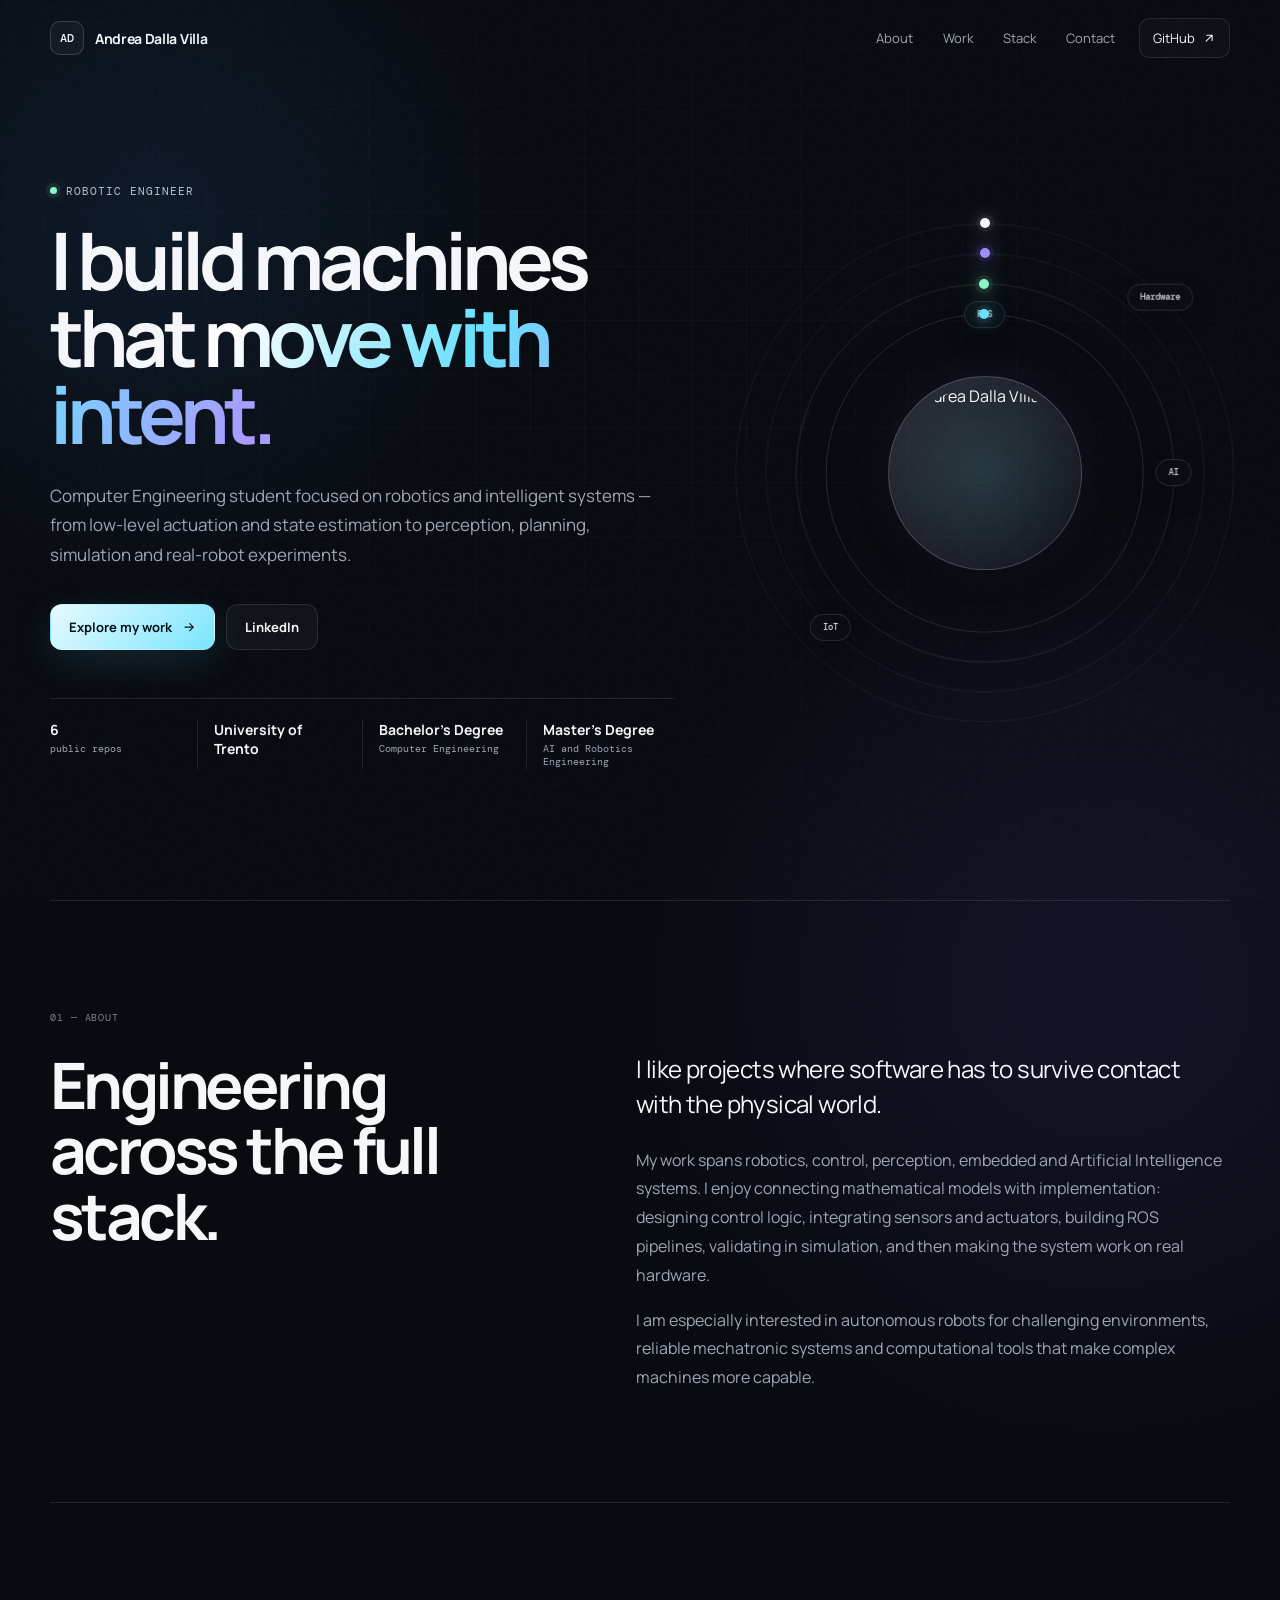
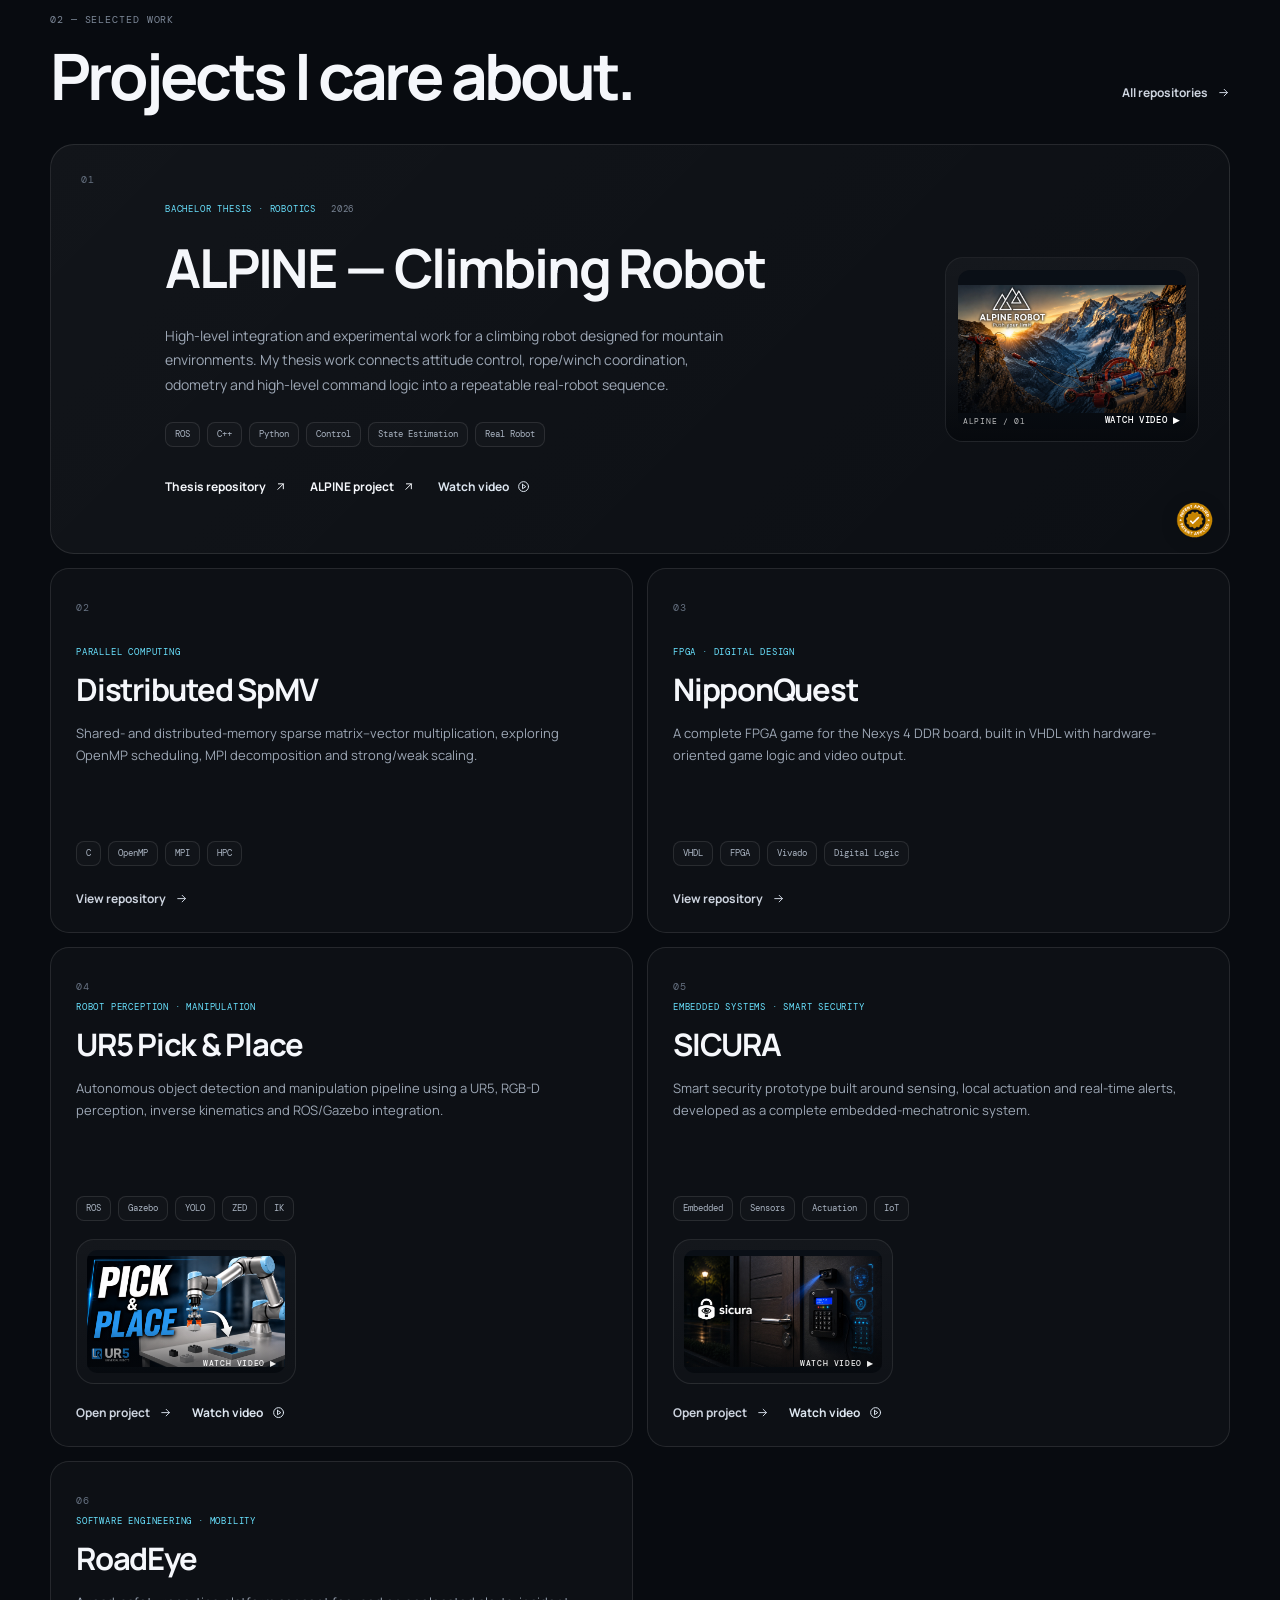
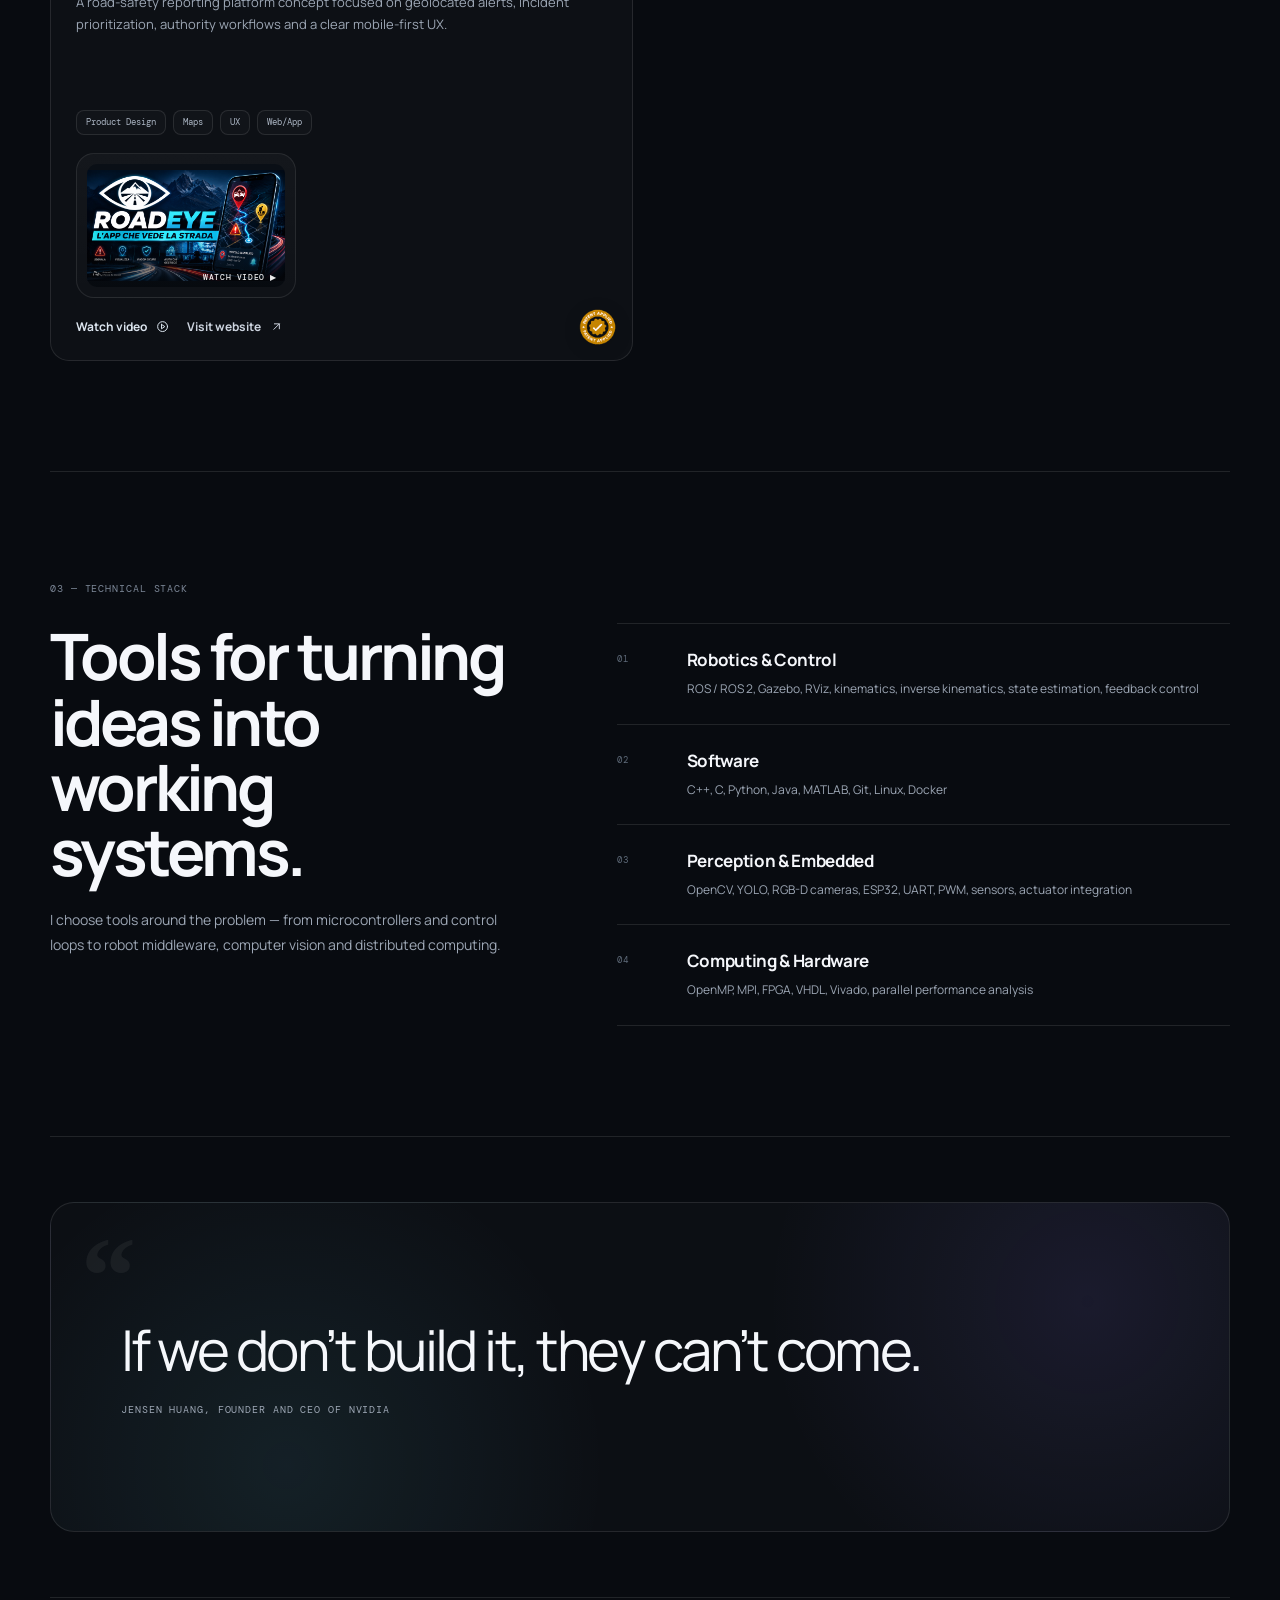
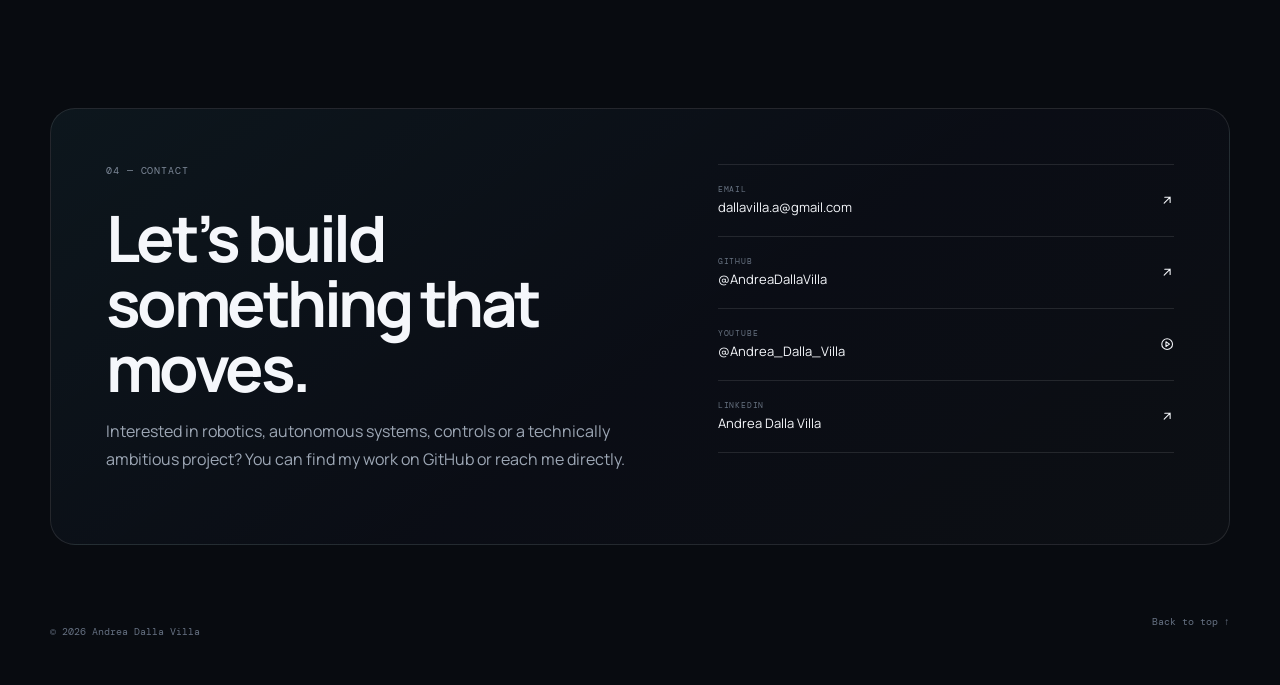
==== commit 28b97db4: "Add files via upload" ====
--- a/index.html
+++ b/index.html
@@ -11,7 +11,7 @@
   <meta property="og:image" content="https://github.com/AndreaDallaVilla.png" />
   <title>Andrea Dalla Villa — Robotics & Engineering</title>
   <link rel="icon" href="favicon.svg" type="image/svg+xml" />
-  <link rel="stylesheet" href="styles.css?v=20260906-orbits-mapped-final" />
+  <link rel="stylesheet" href="styles.css?v=20260906-roadeye-site" />
 </head>
 
 <body>
@@ -322,10 +322,14 @@
             <div class="card-thumbnail-media"><img src="assets/roadeye-thumbnail.jpeg" alt="RoadEye video thumbnail" /></div>
             <span class="card-thumbnail-label">Watch video ▶</span>
           </a>
-          <div class="card-actions">
+          <div class="card-actions roadeye-actions">
             <a class="card-link video-link" href="https://www.youtube.com/@Andrea_Dalla_Villa/search?query=RoadEye" target="_blank" rel="noreferrer">
               Watch video
               <svg viewBox="0 0 24 24" aria-hidden="true"><path d="M10 8l6 4-6 4V8Z"/><circle cx="12" cy="12" r="9"/></svg>
+            </a>
+            <a class="card-link" href="https://www.roadeye.it/" target="_blank" rel="noreferrer">
+              Visit website
+              <svg viewBox="0 0 24 24" aria-hidden="true"><path d="M7 17 17 7M8 7h9v9"/></svg>
             </a>
           </div>
           <img class="roadeye-badge roadeye-badge-bottom" src="assets/roadeye-patent-badge.png" alt="Patent applied badge" />
--- a/styles.css
+++ b/styles.css
@@ -2571,3 +2571,20 @@
     padding: 4px 5px !important;
   }
 }
+
+
+/* RoadEye action buttons: video + website */
+.roadeye-actions {
+  display: flex;
+  flex-wrap: wrap;
+  align-items: center;
+  gap: 18px;
+  padding-right: 54px;
+}
+
+@media (max-width: 430px) {
+  .roadeye-actions {
+    gap: 12px;
+    padding-right: 48px;
+  }
+}
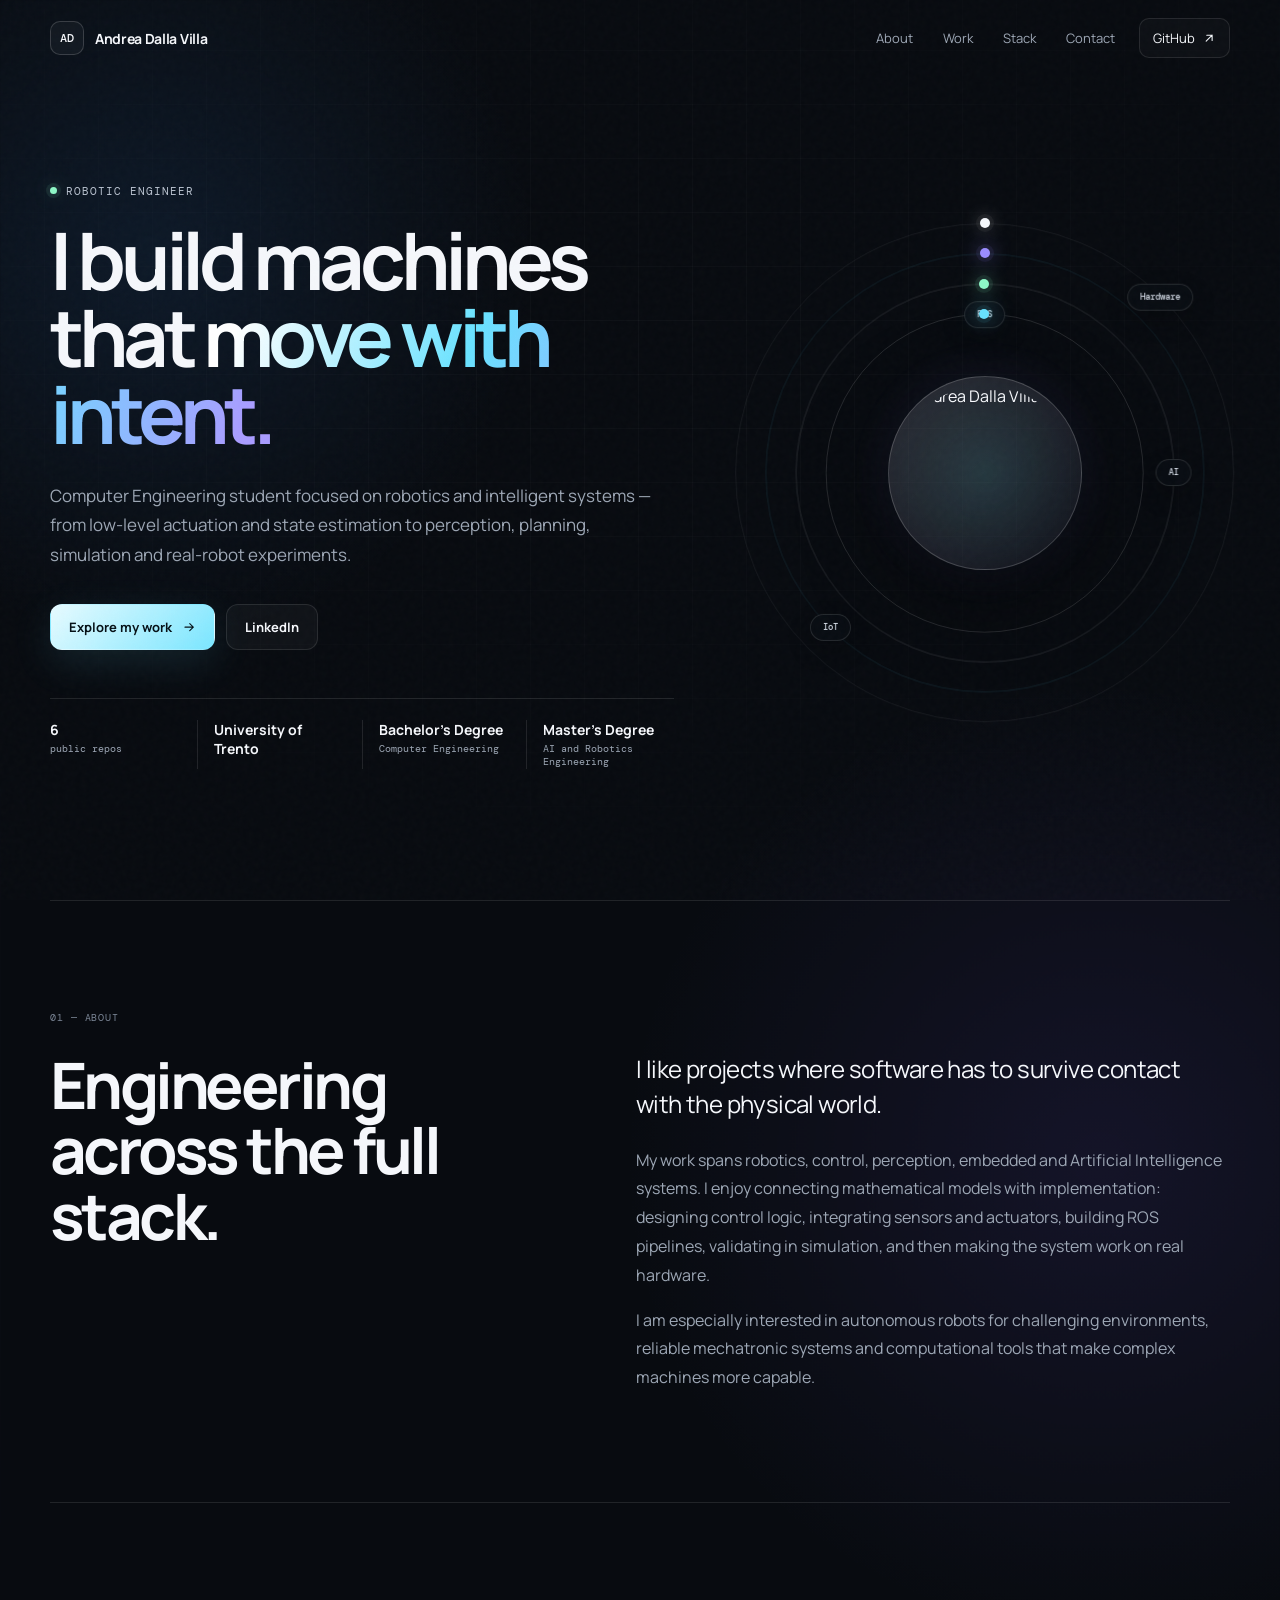
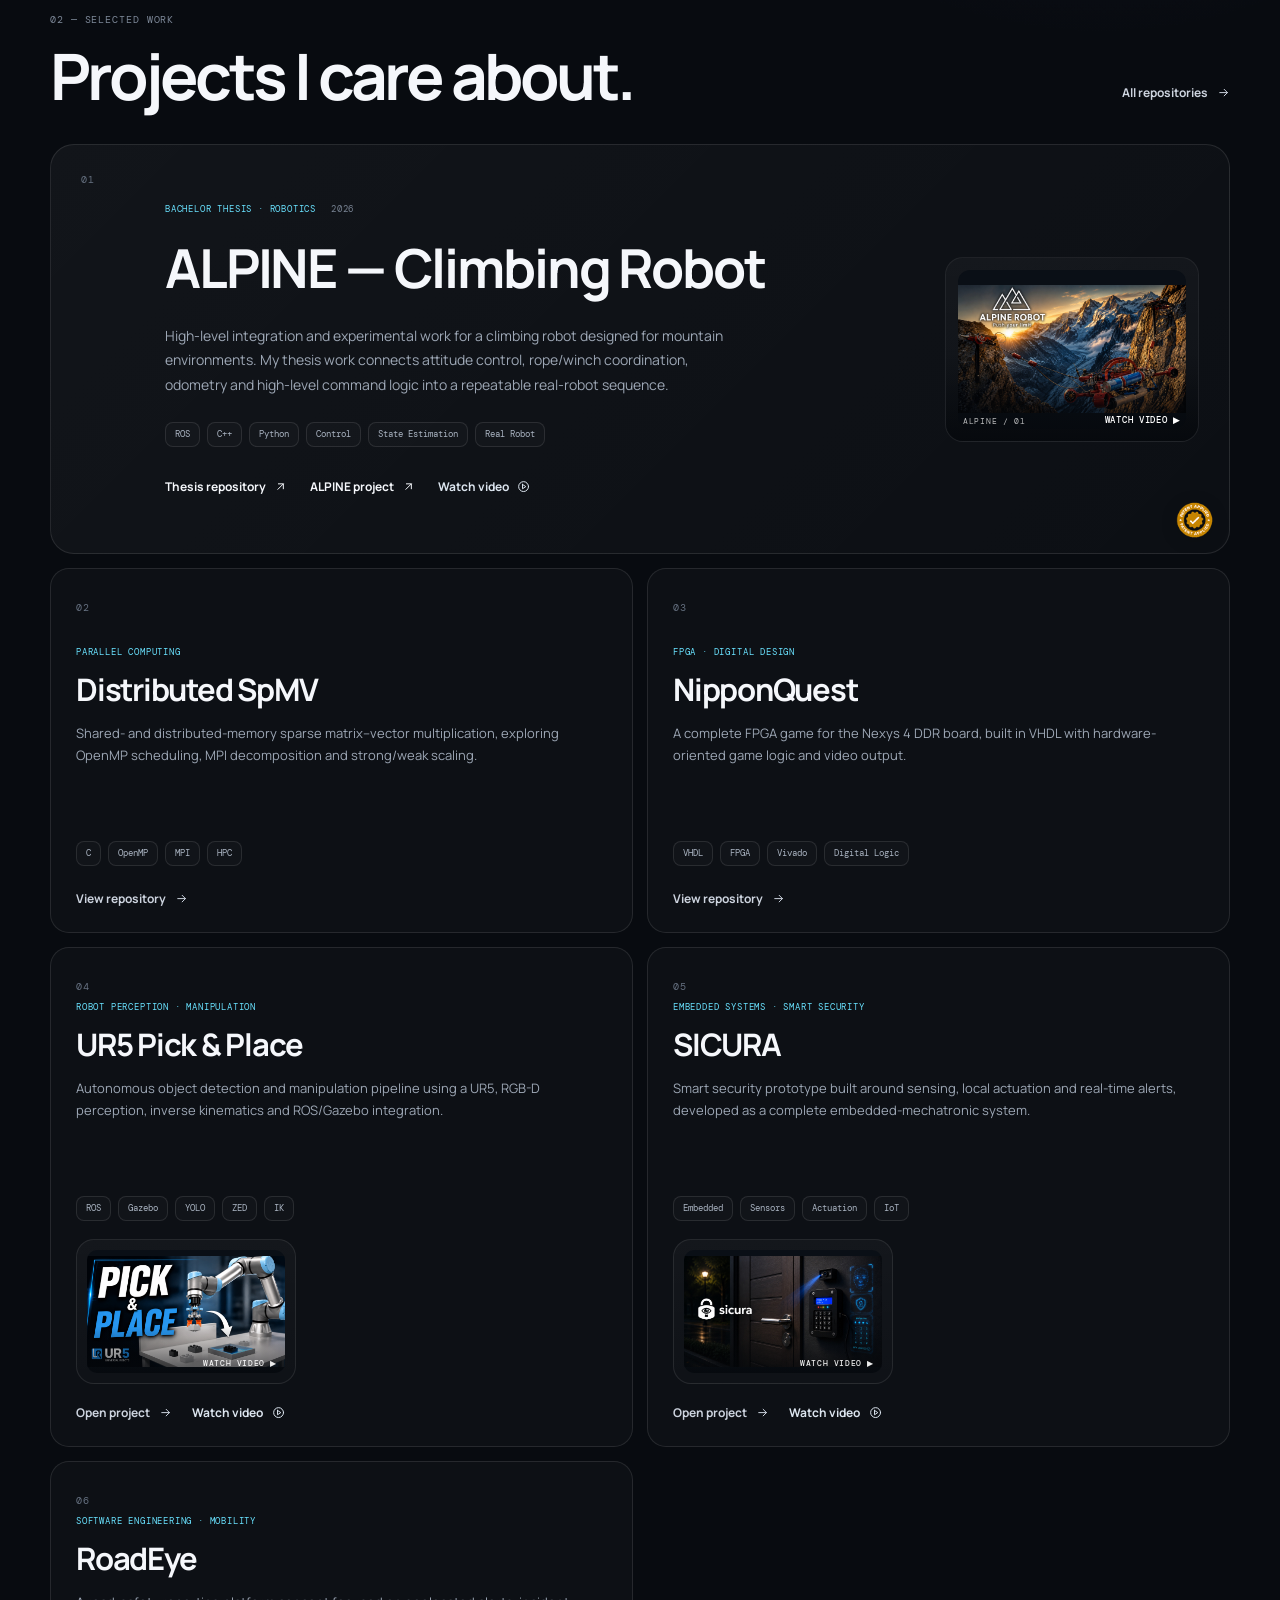
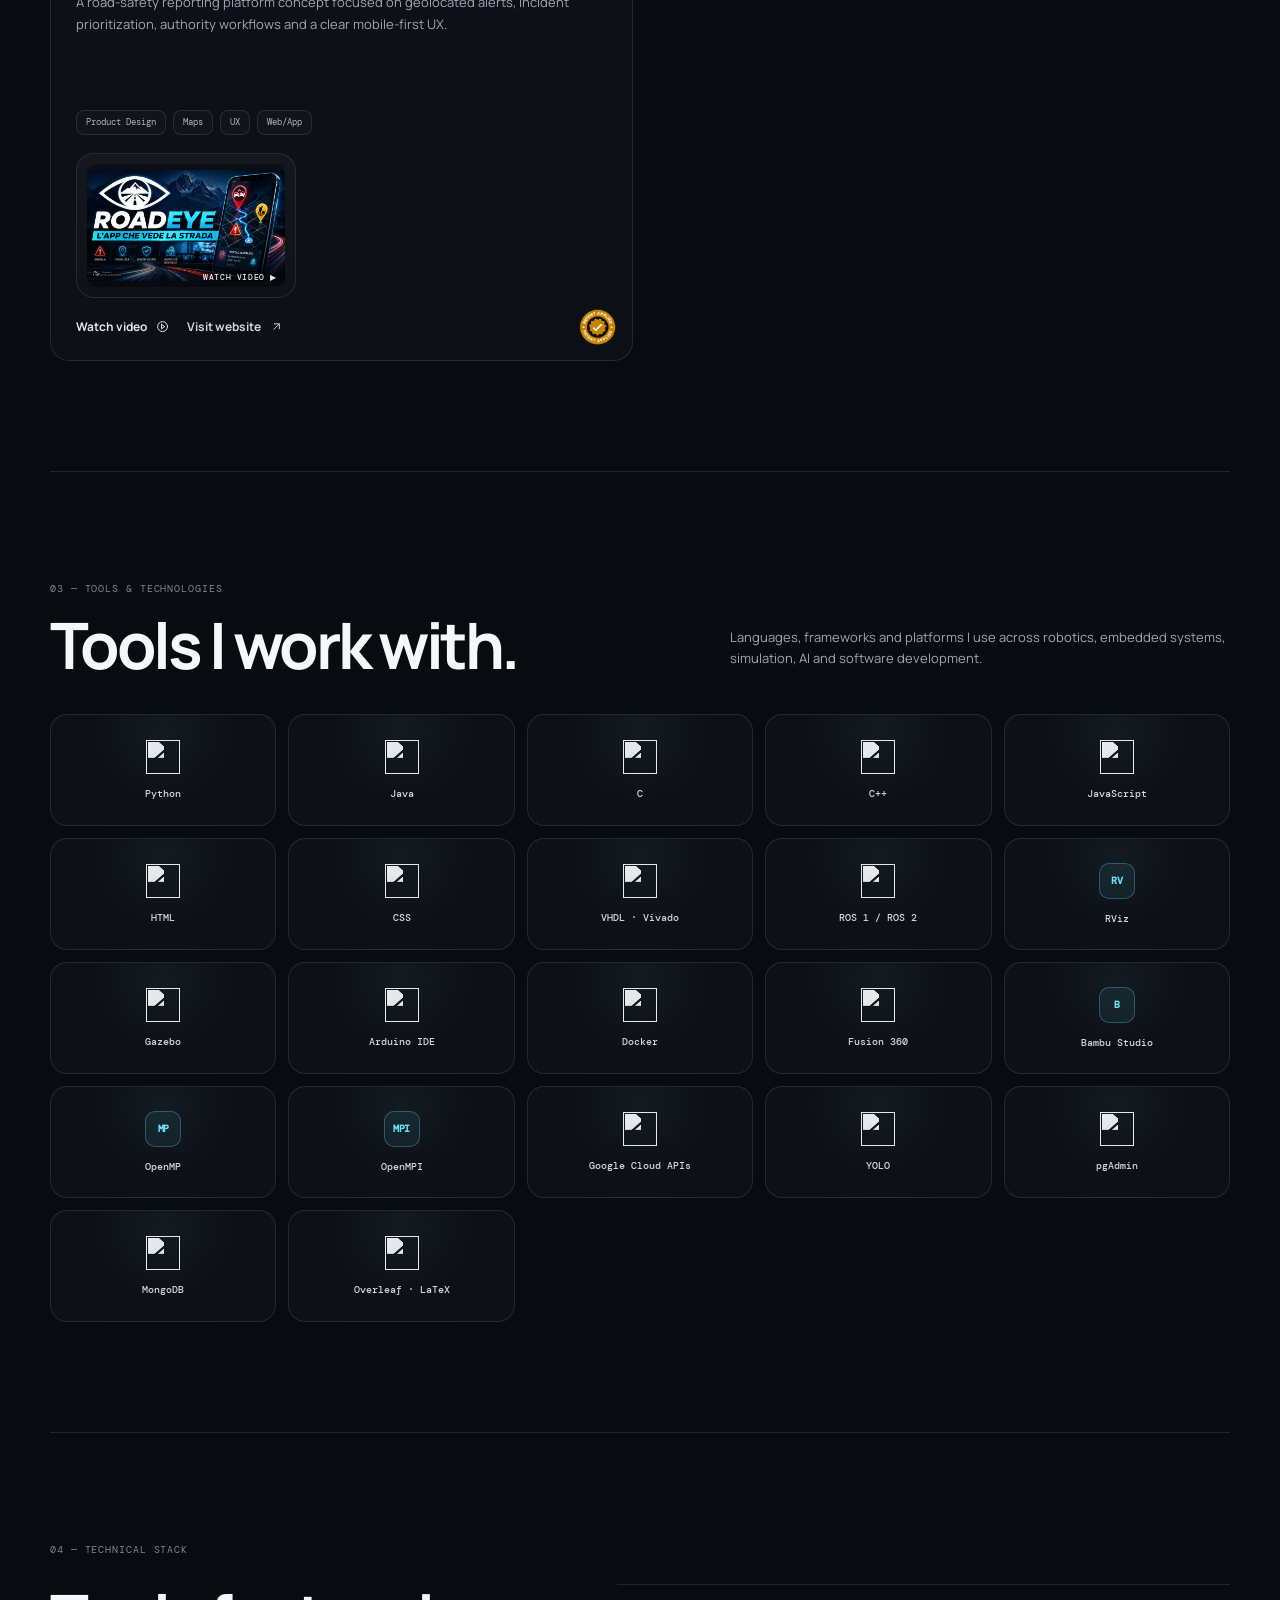
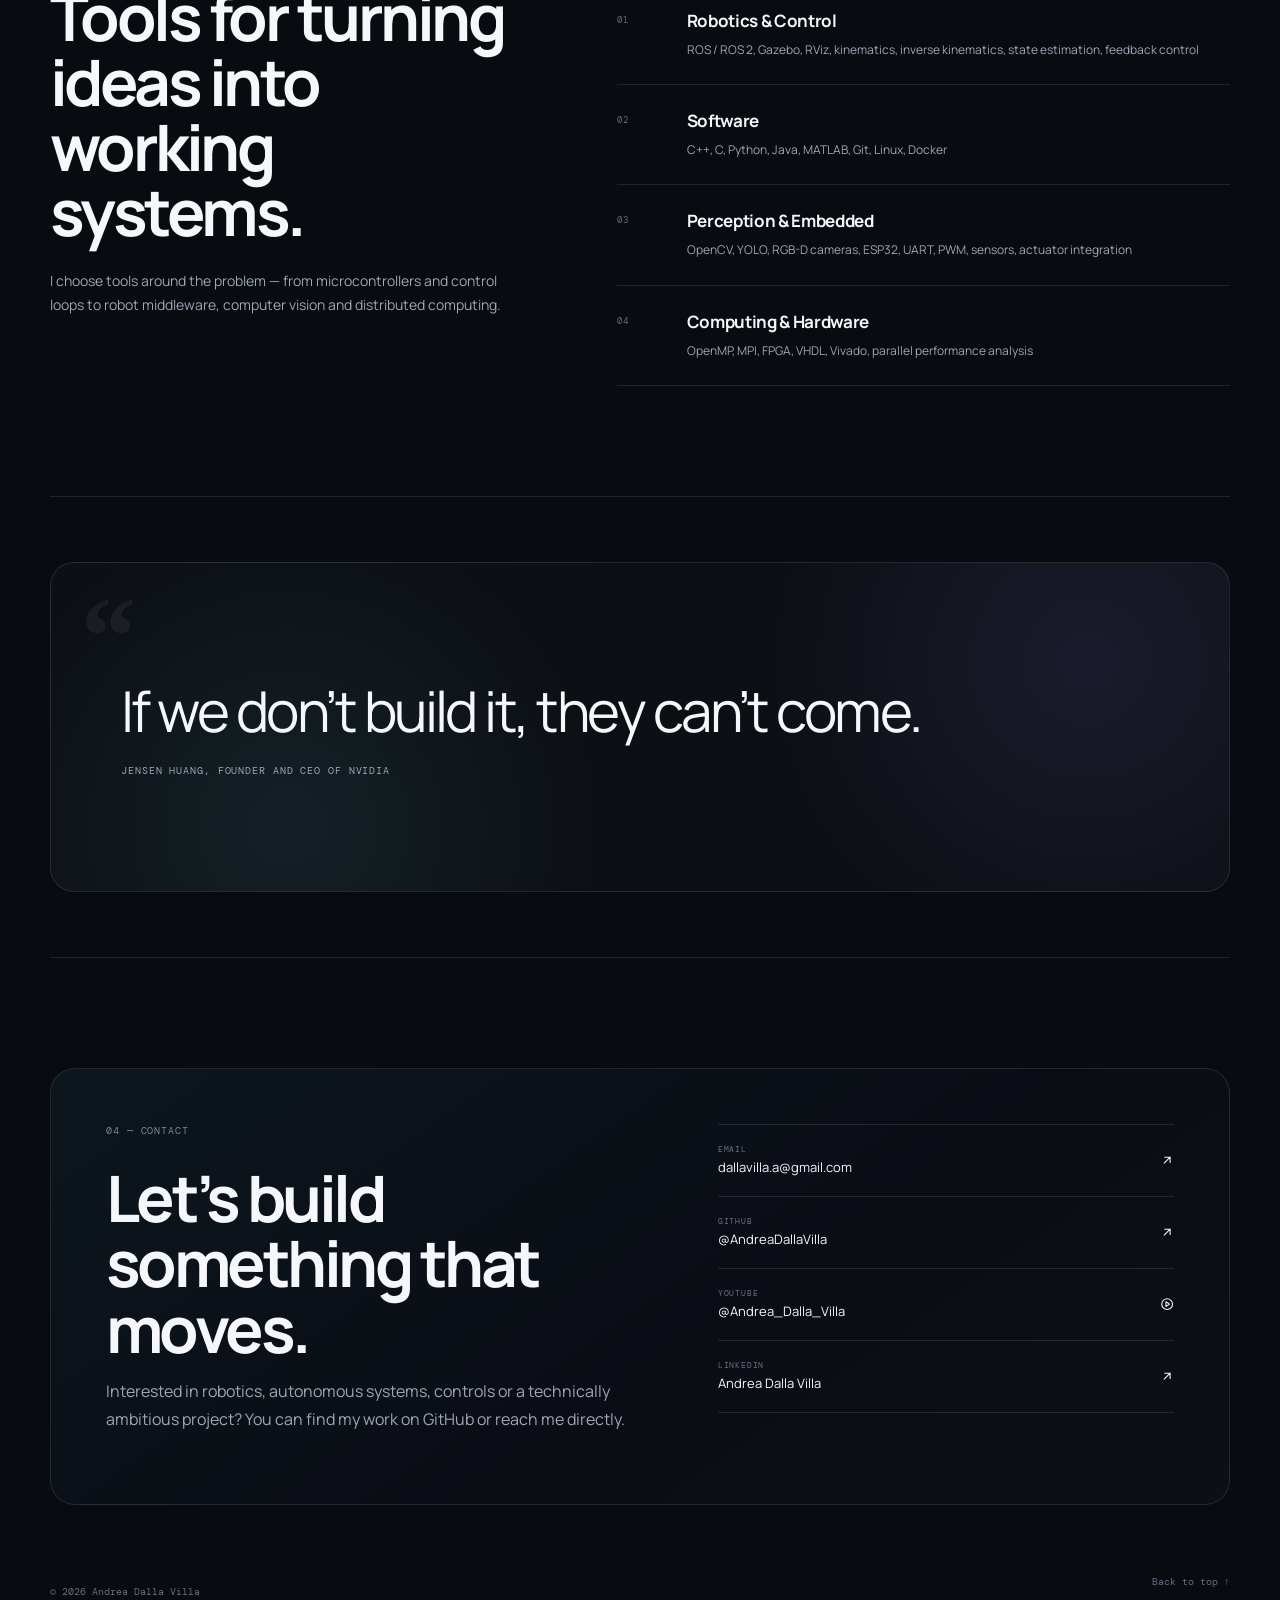
==== commit cde2a19b: "Add files via upload" ====
--- a/index.html
+++ b/index.html
@@ -337,8 +337,47 @@
       </div>
     </section>
 
-    <section class="section stack" id="stack">
-      <div class="section-label reveal">03 — Technical stack</div>
+    
+    <section class="section tools-section" id="tools">
+      <div class="section-heading reveal">
+        <div>
+          <div class="section-label">03 — Tools & Technologies</div>
+          <h2>Tools I work with.</h2>
+        </div>
+        <p class="tools-intro">
+          Languages, frameworks and platforms I use across robotics, embedded systems,
+          simulation, AI and software development.
+        </p>
+      </div>
+
+      <div class="tools-grid reveal">
+        <div class="tool-card"><img src="https://cdn.simpleicons.org/python" alt="" /><span>Python</span></div>
+        <div class="tool-card"><img src="https://cdn.simpleicons.org/openjdk" alt="" /><span>Java</span></div>
+        <div class="tool-card"><img src="https://cdn.simpleicons.org/c" alt="" /><span>C</span></div>
+        <div class="tool-card"><img src="https://cdn.simpleicons.org/cplusplus" alt="" /><span>C++</span></div>
+        <div class="tool-card"><img src="https://cdn.simpleicons.org/javascript" alt="" /><span>JavaScript</span></div>
+        <div class="tool-card"><img src="https://cdn.simpleicons.org/html5" alt="" /><span>HTML</span></div>
+        <div class="tool-card"><img src="https://cdn.simpleicons.org/css3" alt="" /><span>CSS</span></div>
+        <div class="tool-card"><img src="https://cdn.simpleicons.org/xilinx" alt="" /><span>VHDL · Vivado</span></div>
+        <div class="tool-card"><img src="https://cdn.simpleicons.org/ros" alt="" /><span>ROS 1 / ROS 2</span></div>
+        <div class="tool-card tool-card-custom"><span class="tool-symbol">RV</span><span>RViz</span></div>
+        <div class="tool-card"><img src="https://cdn.simpleicons.org/gazebo" alt="" /><span>Gazebo</span></div>
+        <div class="tool-card"><img src="https://cdn.simpleicons.org/arduino" alt="" /><span>Arduino IDE</span></div>
+        <div class="tool-card"><img src="https://cdn.simpleicons.org/docker" alt="" /><span>Docker</span></div>
+        <div class="tool-card"><img src="https://cdn.simpleicons.org/autodesk" alt="" /><span>Fusion 360</span></div>
+        <div class="tool-card tool-card-custom"><span class="tool-symbol">B</span><span>Bambu Studio</span></div>
+        <div class="tool-card tool-card-custom"><span class="tool-symbol">MP</span><span>OpenMP</span></div>
+        <div class="tool-card tool-card-custom"><span class="tool-symbol">MPI</span><span>OpenMPI</span></div>
+        <div class="tool-card"><img src="https://cdn.simpleicons.org/googlecloud" alt="" /><span>Google Cloud APIs</span></div>
+        <div class="tool-card"><img src="https://cdn.simpleicons.org/ultralytics" alt="" /><span>YOLO</span></div>
+        <div class="tool-card"><img src="https://cdn.simpleicons.org/postgresql" alt="" /><span>pgAdmin</span></div>
+        <div class="tool-card"><img src="https://cdn.simpleicons.org/mongodb" alt="" /><span>MongoDB</span></div>
+        <div class="tool-card"><img src="https://cdn.simpleicons.org/overleaf" alt="" /><span>Overleaf · LaTeX</span></div>
+      </div>
+    </section>
+
+<section class="section stack" id="stack">
+      <div class="section-label reveal">04 — Technical stack</div>
 
       <div class="stack-layout">
         <div class="stack-heading reveal">
--- a/styles.css
+++ b/styles.css
@@ -2588,3 +2588,131 @@
     padding-right: 48px;
   }
 }
+
+
+/* Tools & Technologies grid */
+.tools-section { position: relative; }
+.tools-section .section-heading { align-items: end; }
+
+.tools-intro {
+  max-width: 500px;
+  margin: 0 0 8px;
+  color: var(--muted);
+  font-size: 13px;
+  line-height: 1.65;
+}
+
+.tools-grid {
+  display: grid;
+  grid-template-columns: repeat(5, minmax(0, 1fr));
+  gap: 12px;
+}
+
+.tool-card {
+  min-height: 112px;
+  display: flex;
+  flex-direction: column;
+  align-items: center;
+  justify-content: center;
+  gap: 13px;
+  padding: 18px 12px;
+  border: 1px solid var(--line);
+  border-radius: 17px;
+  background:
+    radial-gradient(circle at 50% 15%, rgba(105,226,255,.05), transparent 50%),
+    rgba(255,255,255,.022);
+  transition: transform .22s ease, border-color .22s ease, background .22s ease;
+}
+
+.tool-card:hover {
+  transform: translateY(-3px);
+  border-color: var(--line-strong);
+  background:
+    radial-gradient(circle at 50% 15%, rgba(105,226,255,.09), transparent 54%),
+    rgba(255,255,255,.035);
+}
+
+.tool-card img {
+  width: 34px;
+  height: 34px;
+  object-fit: contain;
+  filter: grayscale(1) brightness(1.7);
+  opacity: .9;
+  transition: filter .22s ease, opacity .22s ease, transform .22s ease;
+}
+
+.tool-card:hover img {
+  filter: grayscale(0) brightness(1.05);
+  opacity: 1;
+  transform: scale(1.05);
+}
+
+.tool-card > span:last-child {
+  max-width: 100%;
+  color: #cfd6e1;
+  font: 500 10px/1.3 "DM Mono", monospace;
+  text-align: center;
+  overflow-wrap: anywhere;
+}
+
+.tool-symbol {
+  width: 36px;
+  height: 36px;
+  display: grid;
+  place-items: center;
+  border-radius: 10px;
+  border: 1px solid rgba(105,226,255,.28);
+  background: rgba(105,226,255,.07);
+  color: var(--accent) !important;
+  font: 700 10px/1 "DM Mono", monospace !important;
+  letter-spacing: -.04em;
+}
+
+.tool-card-custom:hover .tool-symbol {
+  border-color: rgba(105,226,255,.46);
+  background: rgba(105,226,255,.12);
+}
+
+@media (max-width: 1100px) {
+  .tools-grid { grid-template-columns: repeat(4, minmax(0, 1fr)); }
+}
+
+@media (max-width: 820px) {
+  .tools-section .section-heading { align-items: start; }
+  .tools-intro { max-width: 100%; }
+  .tools-grid { grid-template-columns: repeat(3, minmax(0, 1fr)); }
+}
+
+@media (max-width: 560px) {
+  .tools-grid {
+    grid-template-columns: repeat(2, minmax(0, 1fr));
+    gap: 10px;
+  }
+
+  .tool-card {
+    min-height: 100px;
+    padding: 15px 10px;
+    gap: 11px;
+  }
+
+  .tool-card img,
+  .tool-symbol {
+    width: 31px;
+    height: 31px;
+  }
+
+  .tool-card > span:last-child { font-size: 9px; }
+}
+
+@media (max-width: 340px) {
+  .tools-grid { grid-template-columns: minmax(0, 1fr); }
+
+  .tool-card {
+    min-height: 88px;
+    flex-direction: row;
+    justify-content: flex-start;
+    padding: 15px 17px;
+  }
+
+  .tool-card > span:last-child { text-align: left; }
+}
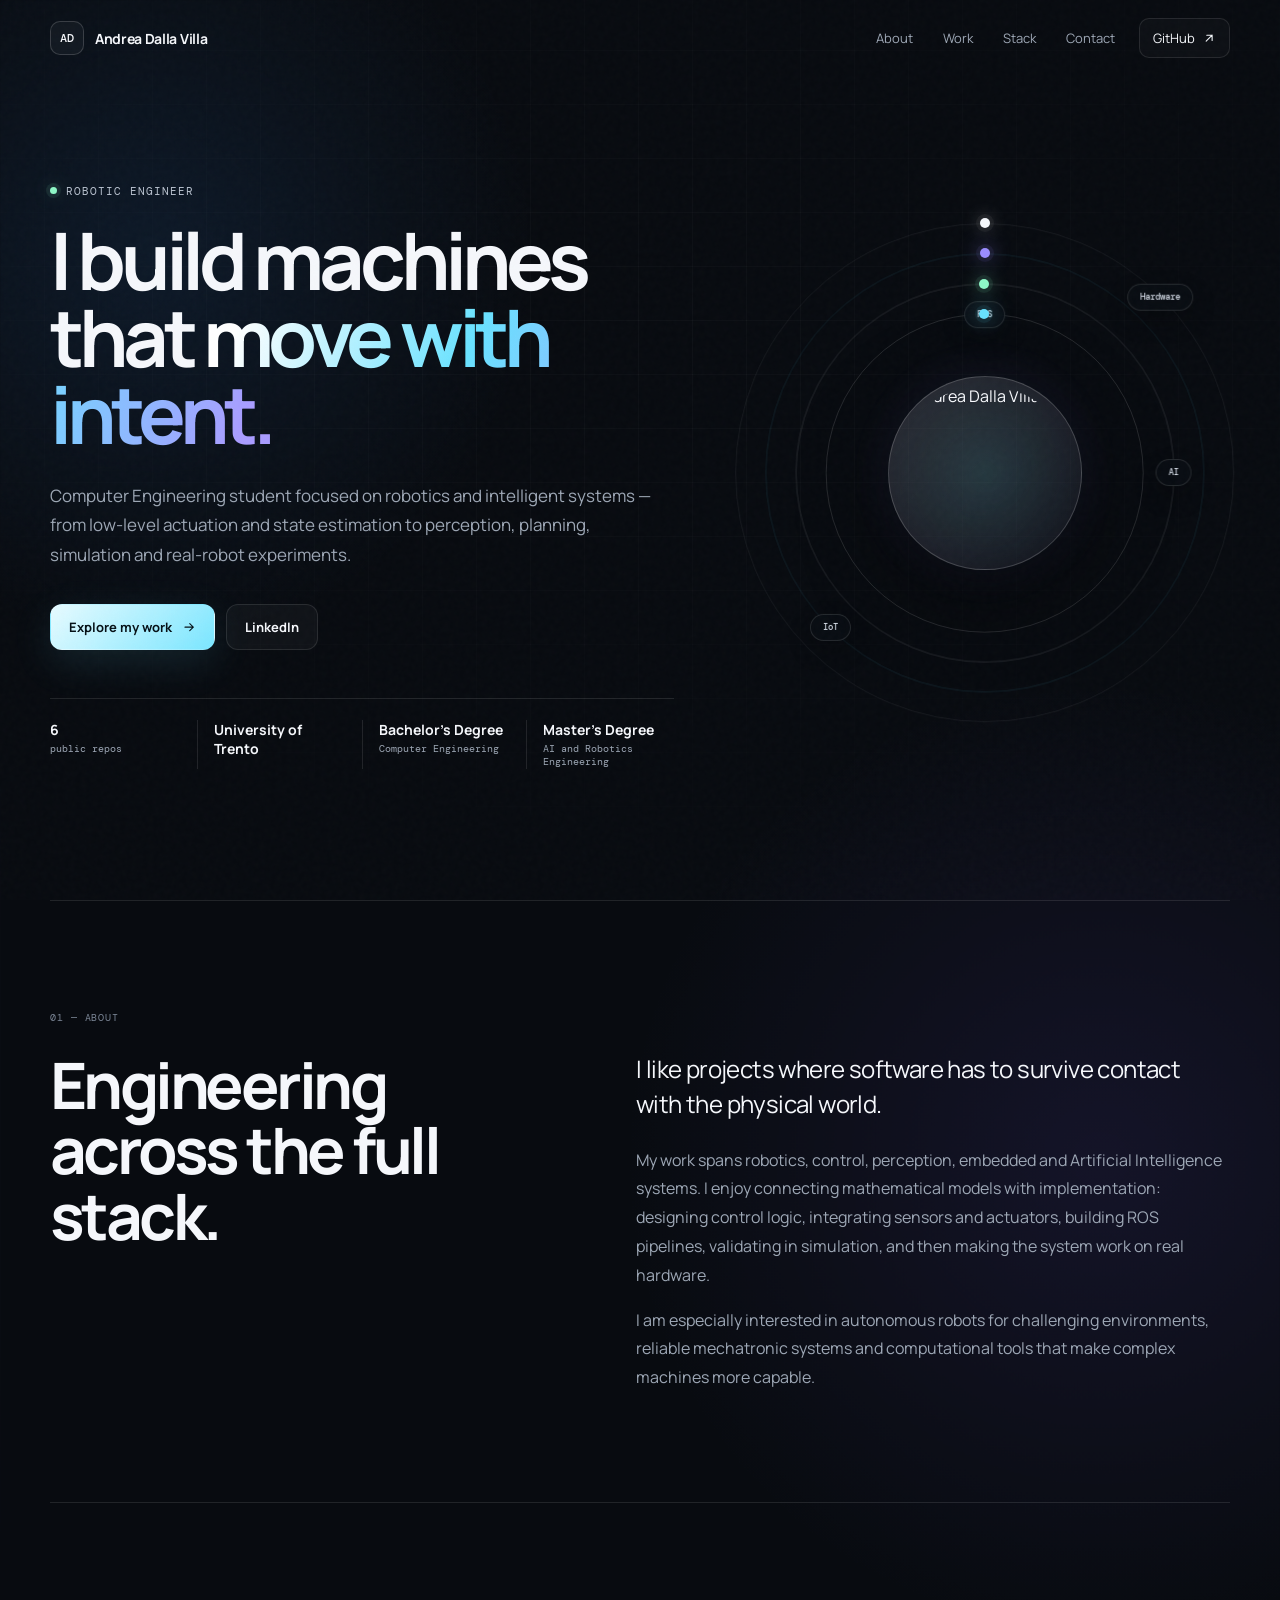
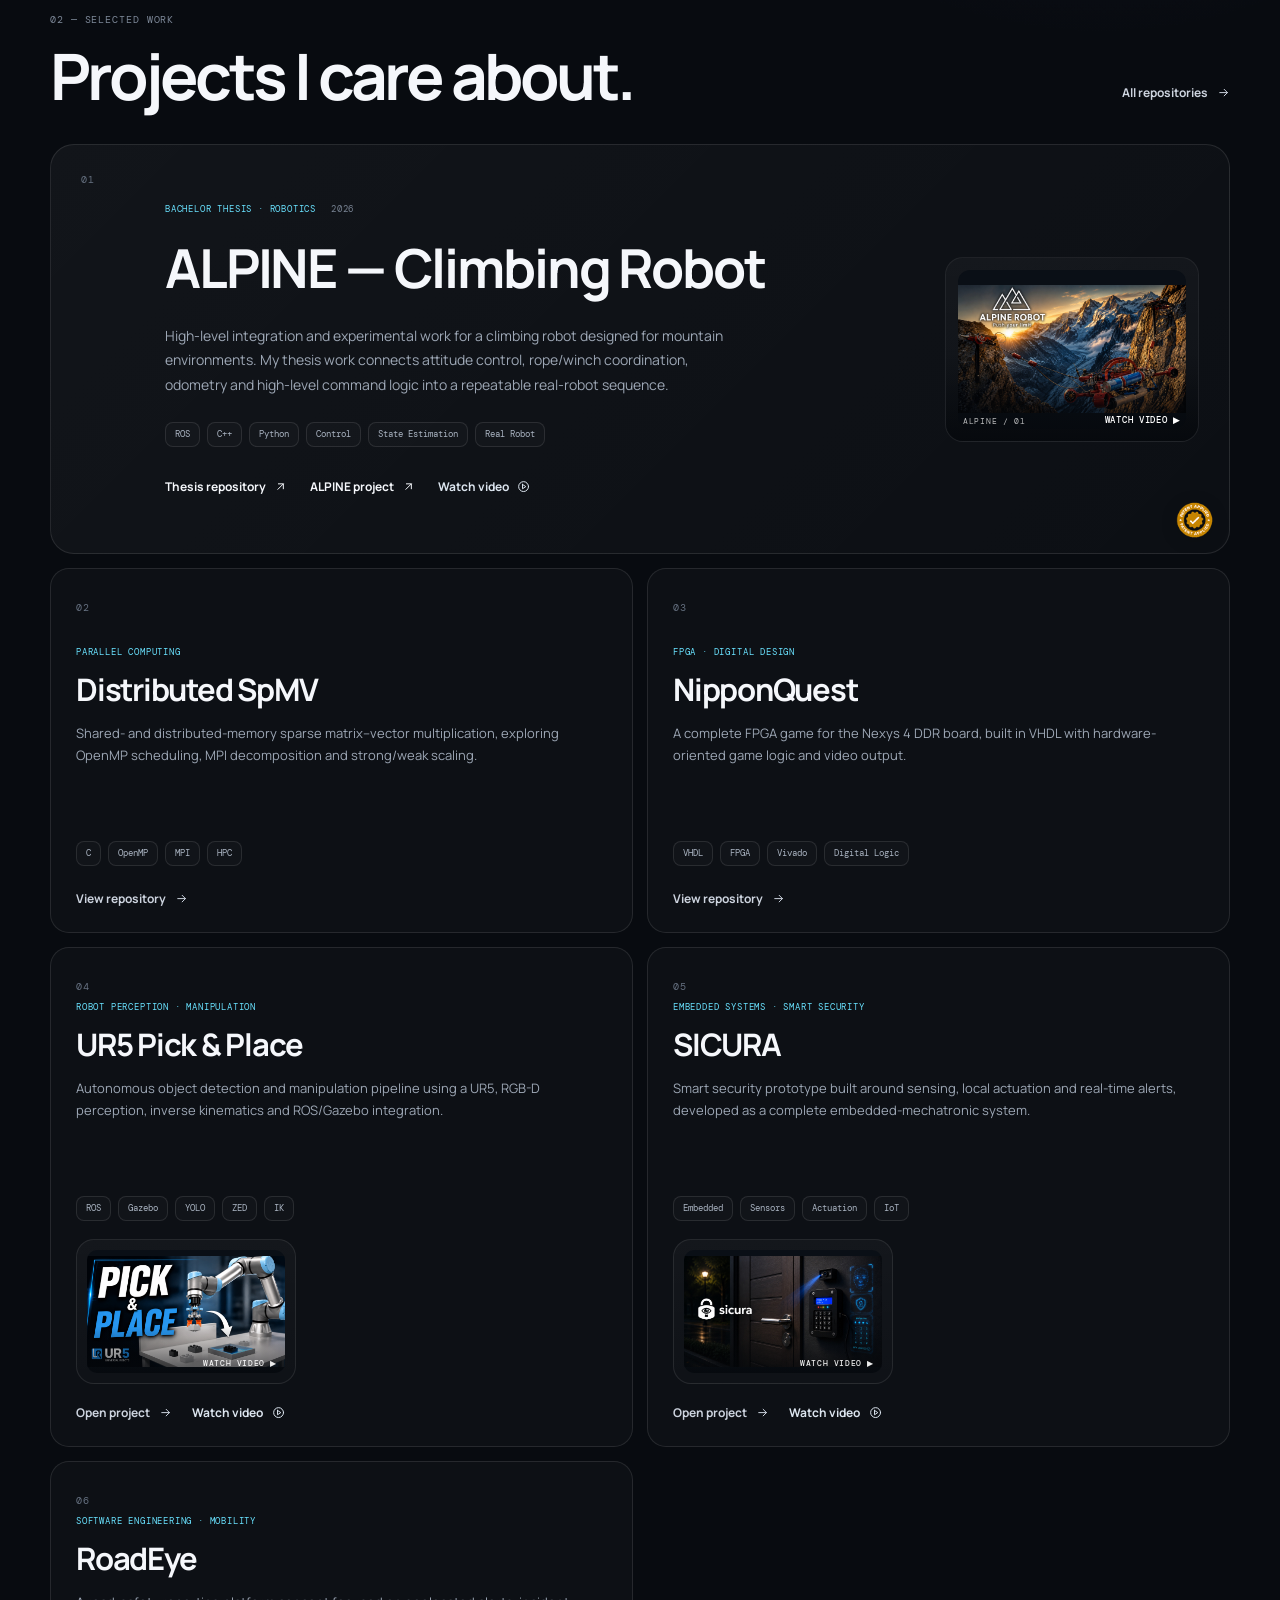
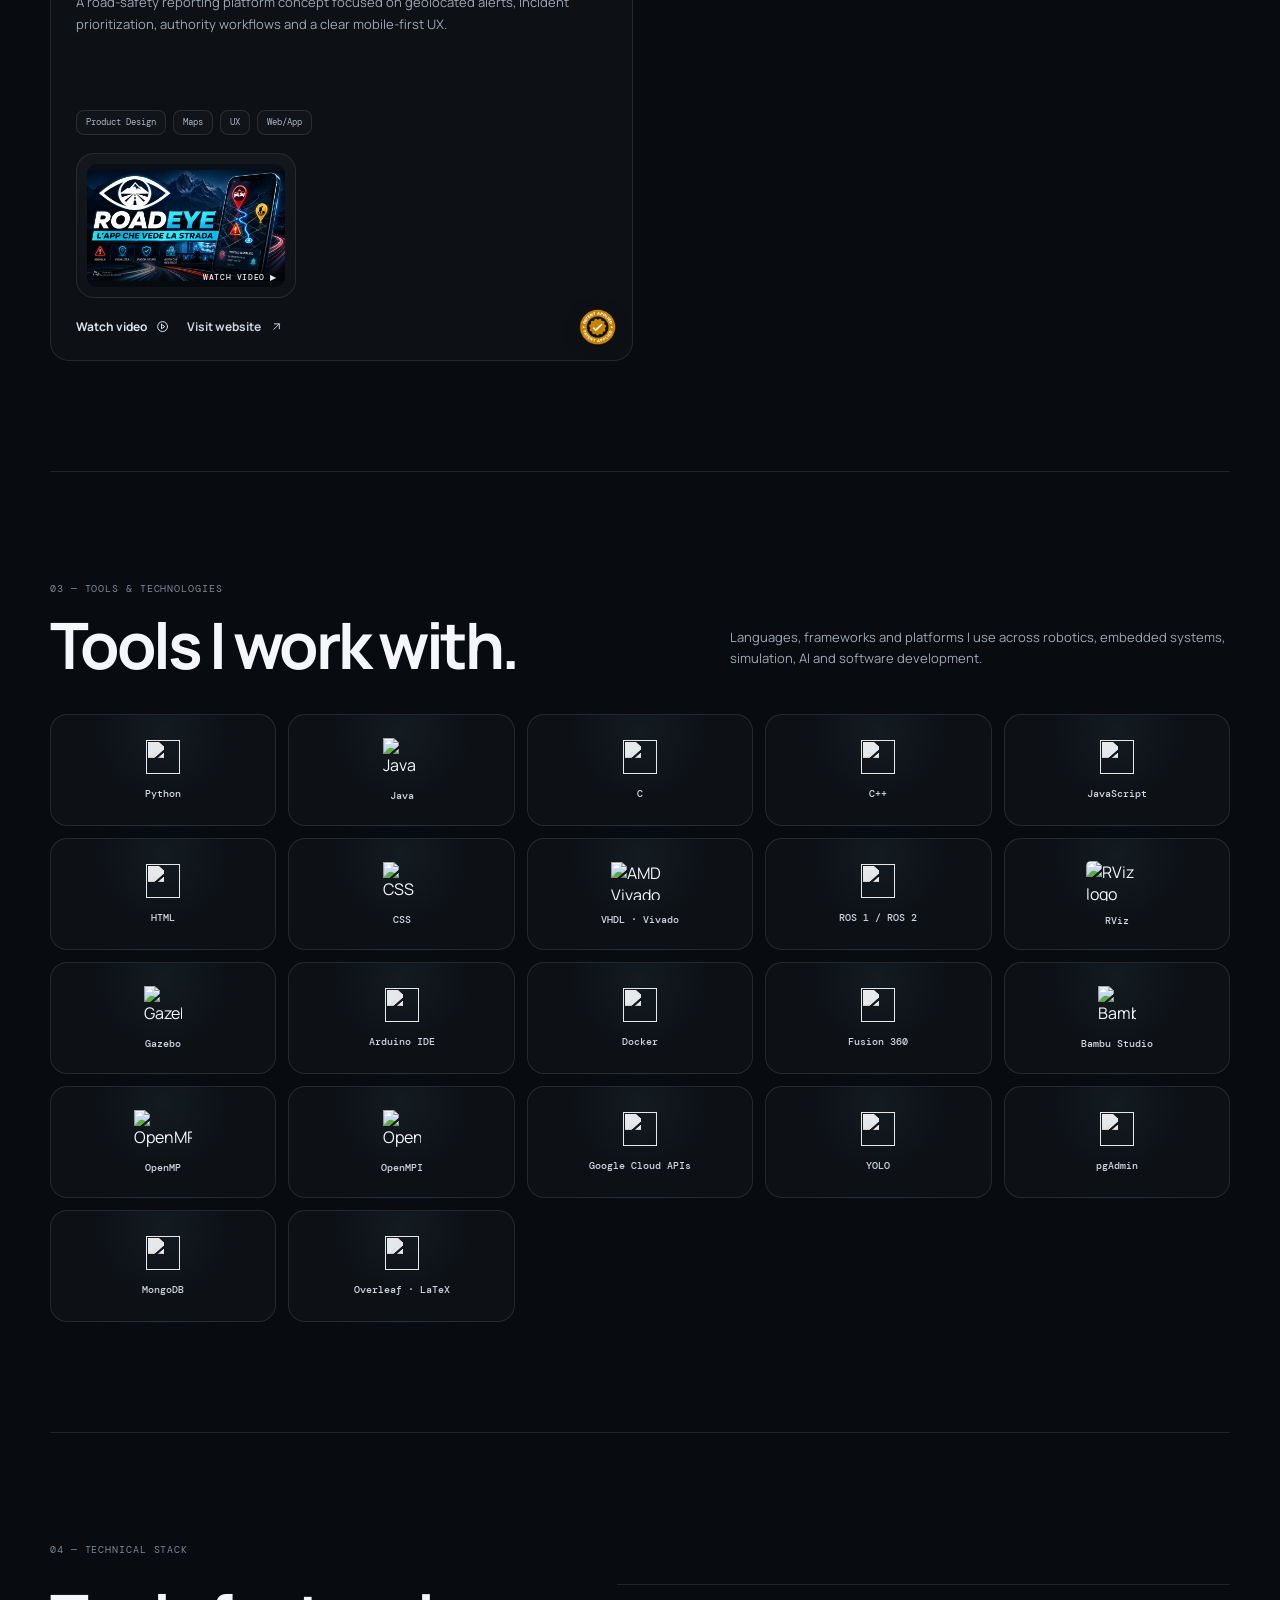
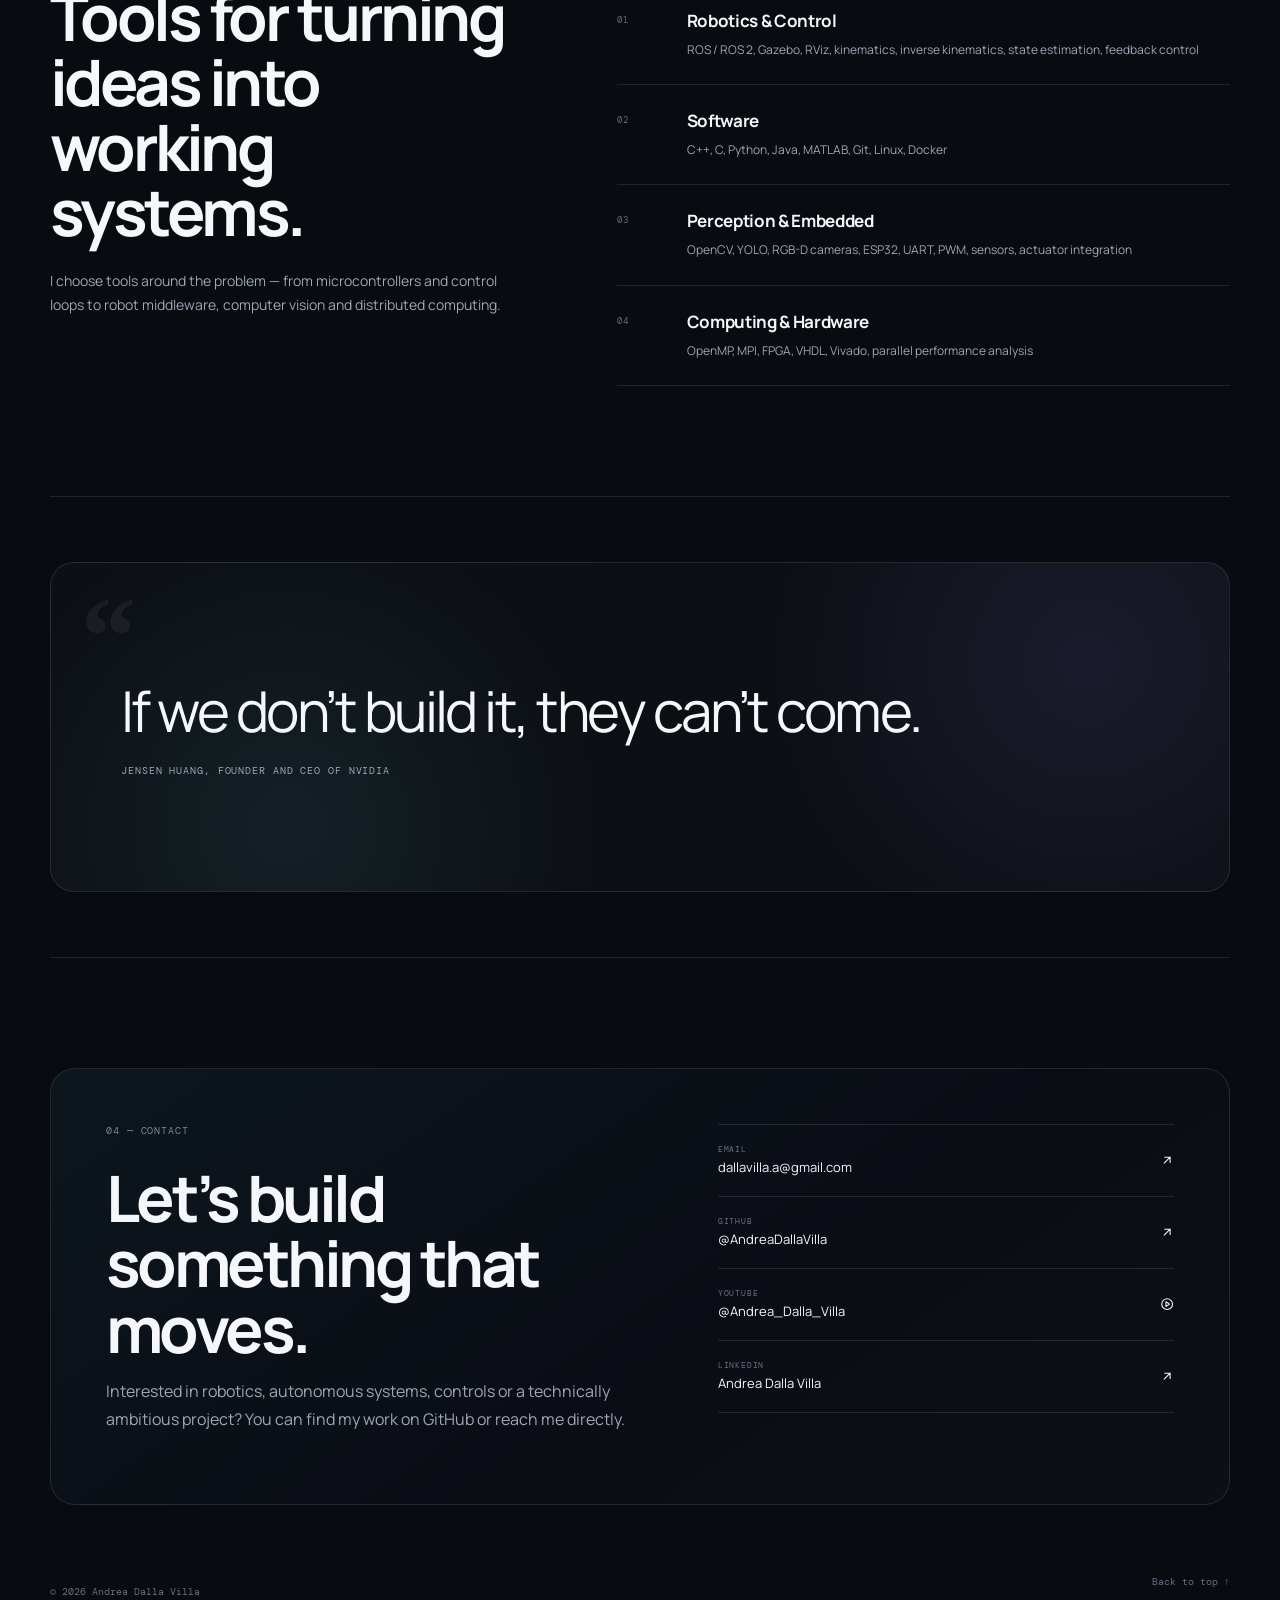
==== commit 981b1ba5: "Add files via upload" ====
--- a/index.html
+++ b/index.html
@@ -11,7 +11,7 @@
   <meta property="og:image" content="https://github.com/AndreaDallaVilla.png" />
   <title>Andrea Dalla Villa — Robotics & Engineering</title>
   <link rel="icon" href="favicon.svg" type="image/svg+xml" />
-  <link rel="stylesheet" href="styles.css?v=20260906-roadeye-site" />
+  <link rel="stylesheet" href="styles.css?v=20261005-correct-tool-logos" />
 </head>
 
 <body>
@@ -352,22 +352,22 @@
 
       <div class="tools-grid reveal">
         <div class="tool-card"><img src="https://cdn.simpleicons.org/python" alt="" /><span>Python</span></div>
-        <div class="tool-card"><img src="https://cdn.simpleicons.org/openjdk" alt="" /><span>Java</span></div>
+        <div class="tool-card"><img class="tool-logo-original" src="https://cdn.jsdelivr.net/gh/devicons/devicon@latest/icons/java/java-original.svg" alt="Java logo" /><span>Java</span></div>
         <div class="tool-card"><img src="https://cdn.simpleicons.org/c" alt="" /><span>C</span></div>
         <div class="tool-card"><img src="https://cdn.simpleicons.org/cplusplus" alt="" /><span>C++</span></div>
         <div class="tool-card"><img src="https://cdn.simpleicons.org/javascript" alt="" /><span>JavaScript</span></div>
         <div class="tool-card"><img src="https://cdn.simpleicons.org/html5" alt="" /><span>HTML</span></div>
-        <div class="tool-card"><img src="https://cdn.simpleicons.org/css3" alt="" /><span>CSS</span></div>
-        <div class="tool-card"><img src="https://cdn.simpleicons.org/xilinx" alt="" /><span>VHDL · Vivado</span></div>
+        <div class="tool-card"><img class="tool-logo-original" src="https://cdn.jsdelivr.net/gh/devicons/devicon@latest/icons/css3/css3-original.svg" alt="CSS logo" /><span>CSS</span></div>
+        <div class="tool-card"><img class="tool-logo-original tool-logo-wide" src="https://commons.wikimedia.org/wiki/Special:Redirect/file/AMD_Vivado_logo.svg" alt="AMD Vivado logo" /><span>VHDL · Vivado</span></div>
         <div class="tool-card"><img src="https://cdn.simpleicons.org/ros" alt="" /><span>ROS 1 / ROS 2</span></div>
-        <div class="tool-card tool-card-custom"><span class="tool-symbol">RV</span><span>RViz</span></div>
-        <div class="tool-card"><img src="https://cdn.simpleicons.org/gazebo" alt="" /><span>Gazebo</span></div>
+        <div class="tool-card"><img class="tool-logo-original tool-logo-rviz" src="https://raw.githubusercontent.com/ros-visualization/rviz/noetic-devel/images/splash.png" alt="RViz logo" /><span>RViz</span></div>
+        <div class="tool-card"><img class="tool-logo-original" src="https://classic.gazebosim.org/assets/logos/gazebo_icon_pos-76b768ca51b0c24a5e5ddeb5a844baf3a3efc83e42affae355ed6ce9326707e4.svg" alt="Gazebo logo" /><span>Gazebo</span></div>
         <div class="tool-card"><img src="https://cdn.simpleicons.org/arduino" alt="" /><span>Arduino IDE</span></div>
         <div class="tool-card"><img src="https://cdn.simpleicons.org/docker" alt="" /><span>Docker</span></div>
         <div class="tool-card"><img src="https://cdn.simpleicons.org/autodesk" alt="" /><span>Fusion 360</span></div>
-        <div class="tool-card tool-card-custom"><span class="tool-symbol">B</span><span>Bambu Studio</span></div>
-        <div class="tool-card tool-card-custom"><span class="tool-symbol">MP</span><span>OpenMP</span></div>
-        <div class="tool-card tool-card-custom"><span class="tool-symbol">MPI</span><span>OpenMPI</span></div>
+        <div class="tool-card"><img class="tool-logo-original" src="https://raw.githubusercontent.com/bambulab/BambuStudio/master/resources/images/BambuStudio.svg" alt="Bambu Studio logo" /><span>Bambu Studio</span></div>
+        <div class="tool-card"><img class="tool-logo-original tool-logo-wide" src="https://commons.wikimedia.org/wiki/Special:Redirect/file/OpenMP_logo.svg" alt="OpenMP logo" /><span>OpenMP</span></div>
+        <div class="tool-card"><img class="tool-logo-original" src="https://commons.wikimedia.org/wiki/Special:Redirect/file/Open_MPI_logo.png" alt="Open MPI logo" /><span>OpenMPI</span></div>
         <div class="tool-card"><img src="https://cdn.simpleicons.org/googlecloud" alt="" /><span>Google Cloud APIs</span></div>
         <div class="tool-card"><img src="https://cdn.simpleicons.org/ultralytics" alt="" /><span>YOLO</span></div>
         <div class="tool-card"><img src="https://cdn.simpleicons.org/postgresql" alt="" /><span>pgAdmin</span></div>
--- a/styles.css
+++ b/styles.css
@@ -2716,3 +2716,48 @@
 
   .tool-card > span:last-child { text-align: left; }
 }
+
+
+/* Correct product logos: preserve their original colors and proportions. */
+.tool-card img.tool-logo-original {
+  filter: none !important;
+  opacity: 1 !important;
+  width: 38px;
+  height: 38px;
+  object-fit: contain;
+  transform: none;
+}
+
+.tool-card:hover img.tool-logo-original {
+  filter: none !important;
+  opacity: 1 !important;
+  transform: scale(1.05);
+}
+
+.tool-card img.tool-logo-wide {
+  width: 58px;
+  height: 38px;
+}
+
+.tool-card img.tool-logo-rviz {
+  width: 62px;
+  height: 40px;
+  border-radius: 5px;
+}
+
+@media (max-width: 560px) {
+  .tool-card img.tool-logo-original {
+    width: 34px;
+    height: 34px;
+  }
+
+  .tool-card img.tool-logo-wide {
+    width: 52px;
+    height: 34px;
+  }
+
+  .tool-card img.tool-logo-rviz {
+    width: 56px;
+    height: 36px;
+  }
+}
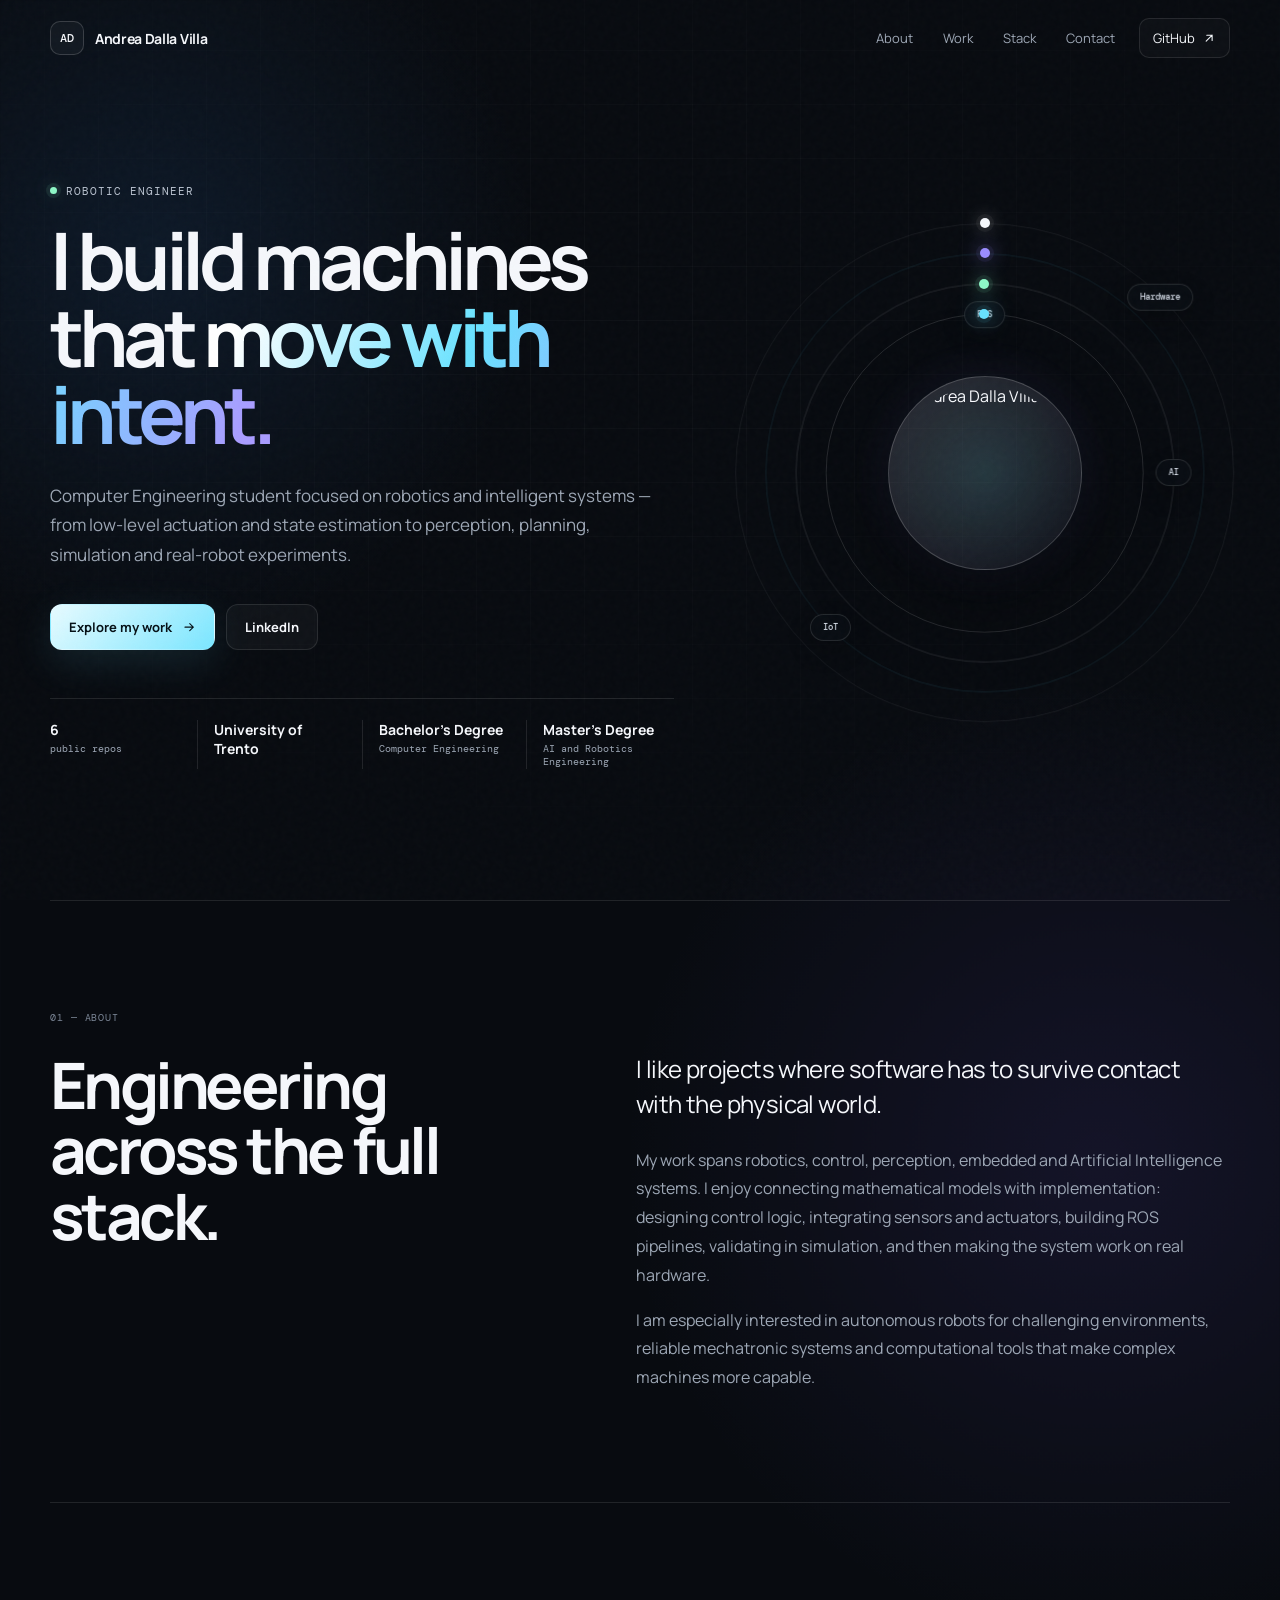
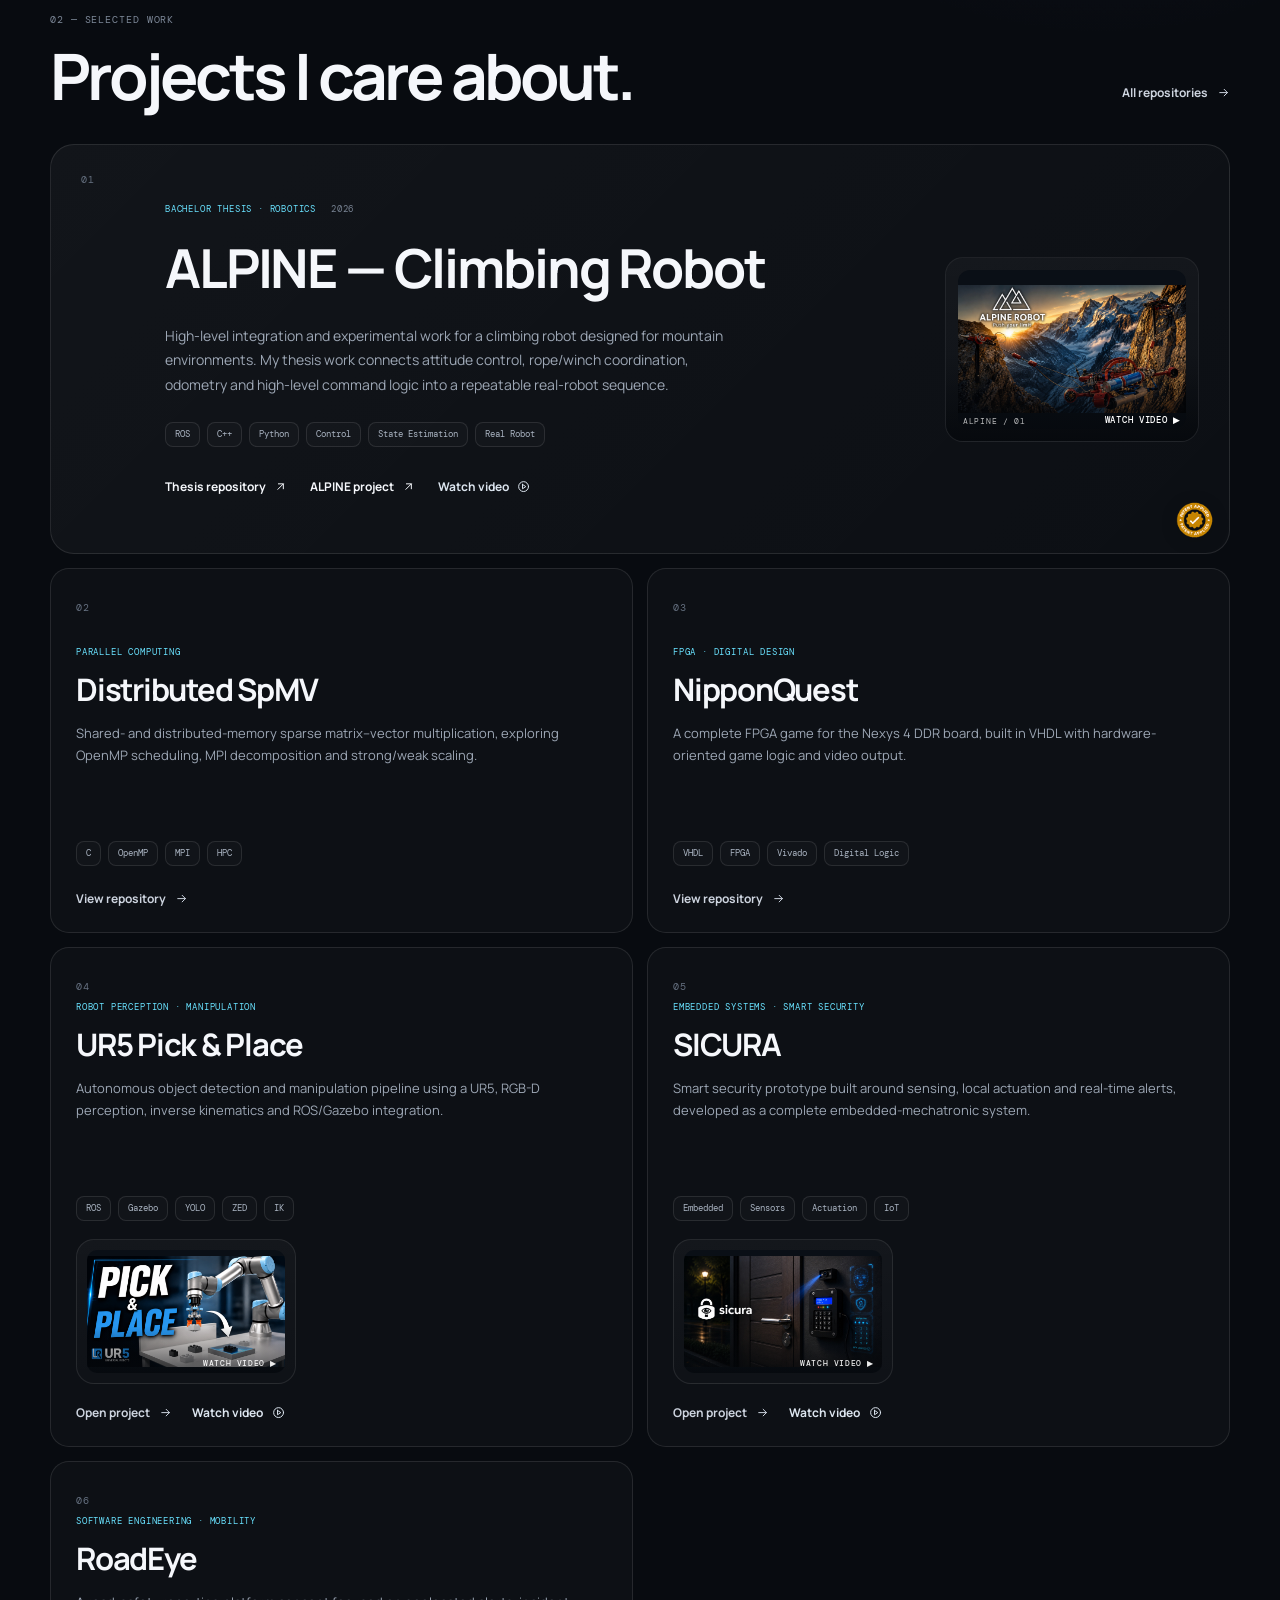
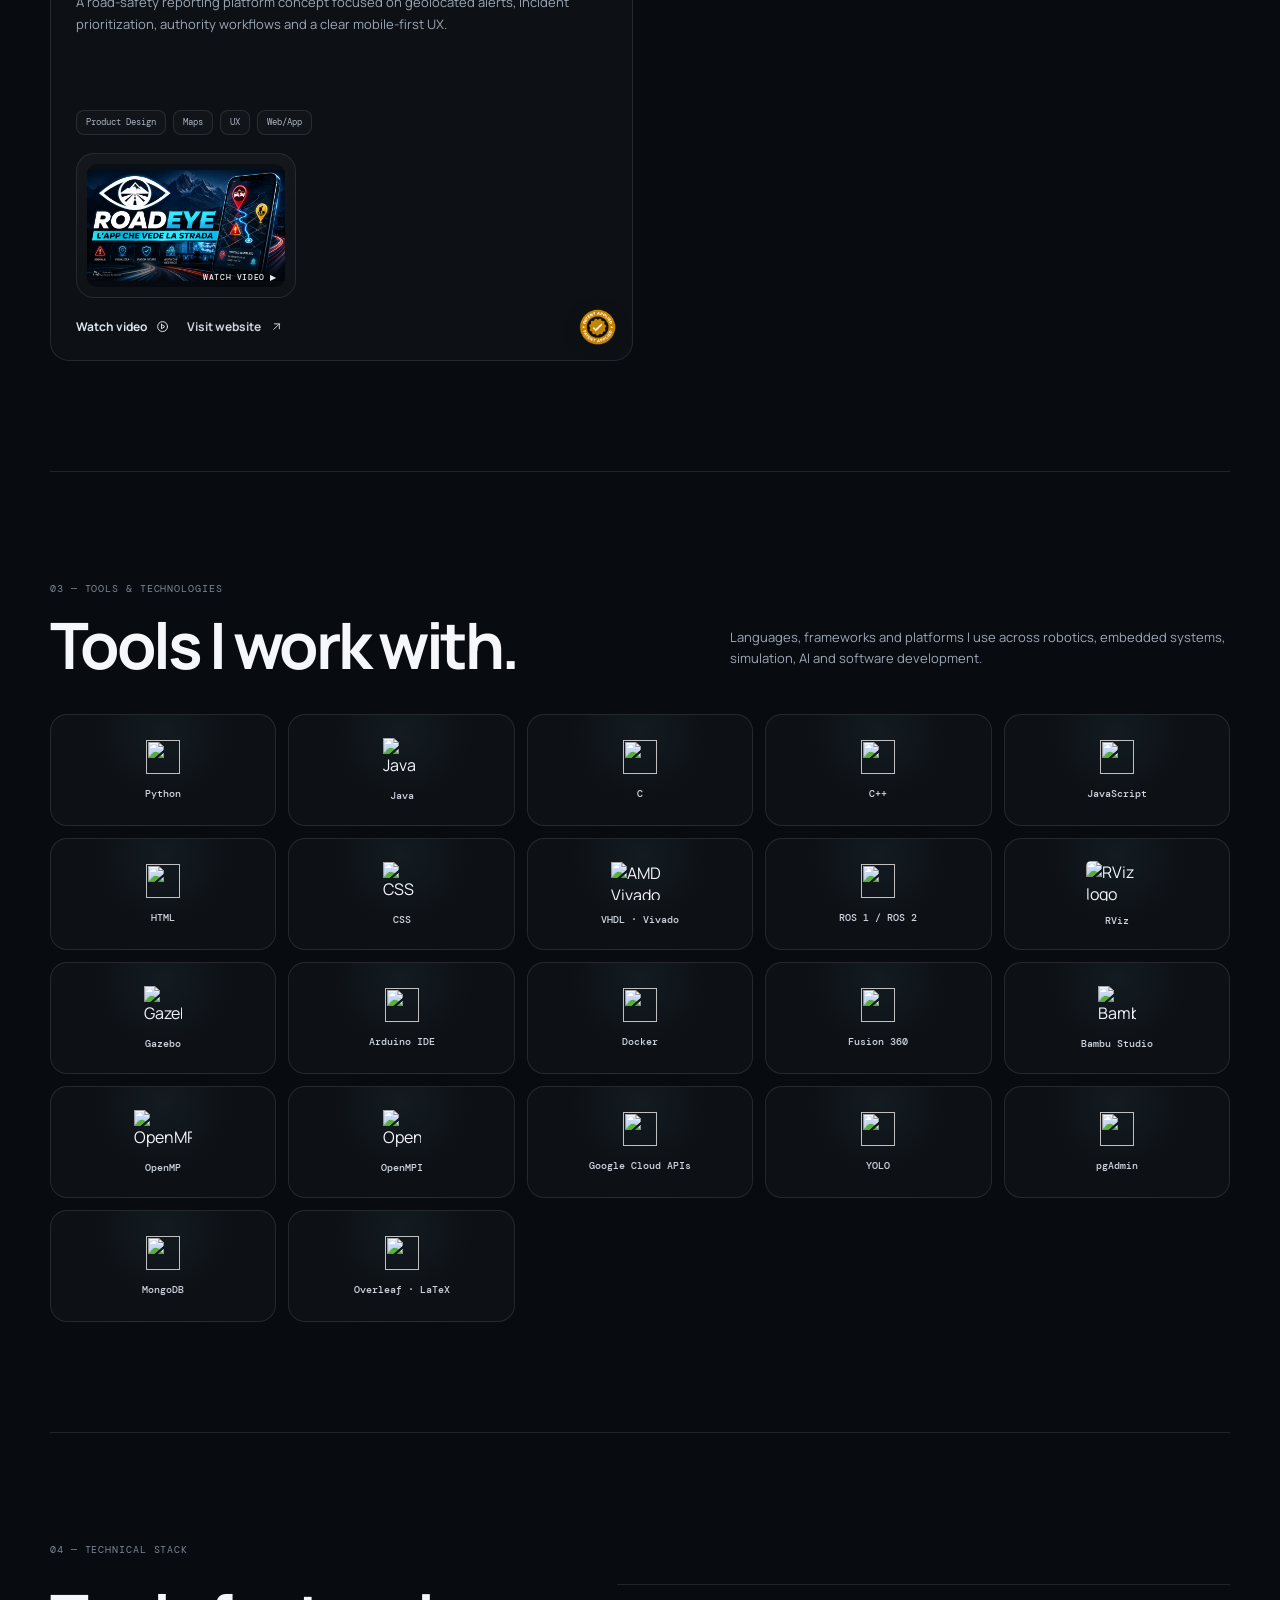
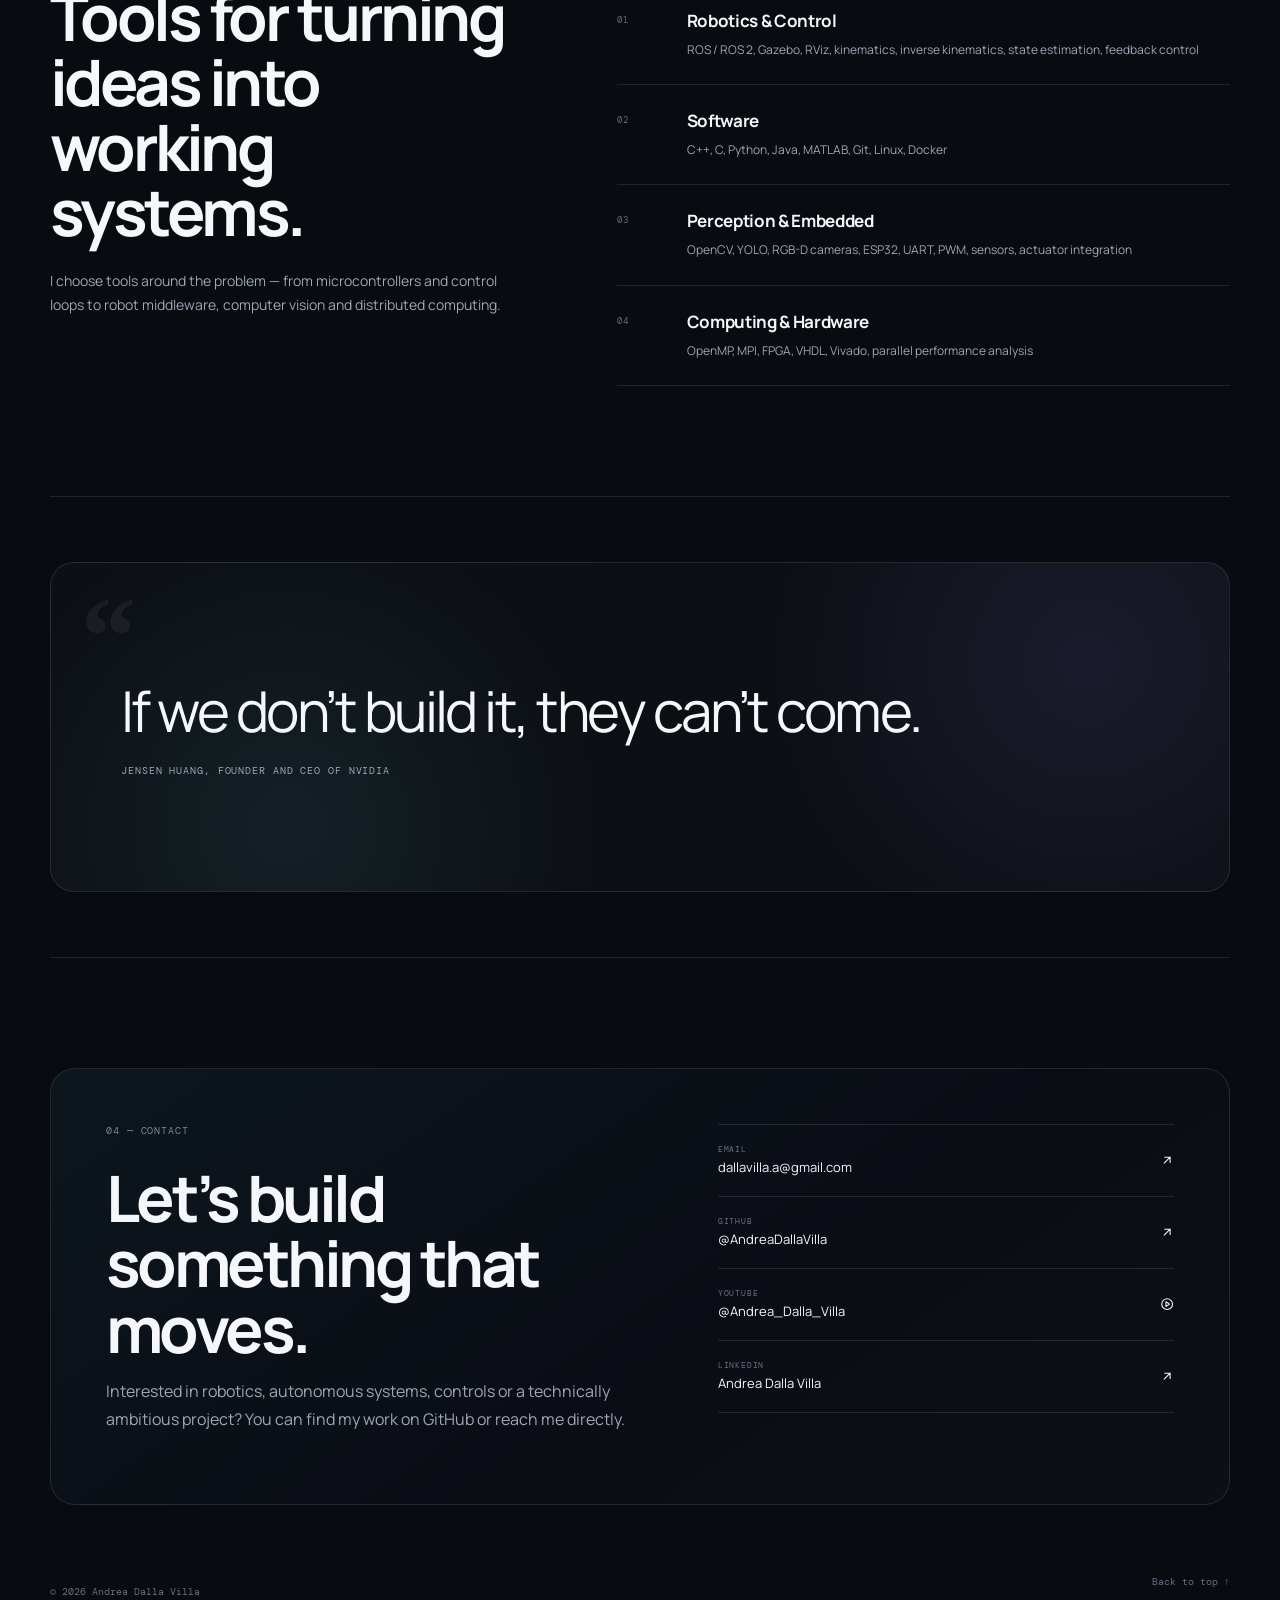
==== commit 655c43f7: "Add files via upload" ====
--- a/index.html
+++ b/index.html
@@ -11,7 +11,7 @@
   <meta property="og:image" content="https://github.com/AndreaDallaVilla.png" />
   <title>Andrea Dalla Villa — Robotics & Engineering</title>
   <link rel="icon" href="favicon.svg" type="image/svg+xml" />
-  <link rel="stylesheet" href="styles.css?v=20261005-correct-tool-logos" />
+  <link rel="stylesheet" href="styles.css?v=20261005-all-tool-logos-colored" />
 </head>
 
 <body>
--- a/styles.css
+++ b/styles.css
@@ -2761,3 +2761,19 @@
     height: 36px;
   }
 }
+
+
+/* Final tool-logo pass:
+   keep ALL logos already colored, with no grayscale
+   and no color change on hover. */
+.tools-grid .tool-card img {
+  filter: none !important;
+  opacity: 1 !important;
+  transform: none;
+}
+
+.tools-grid .tool-card:hover img {
+  filter: none !important;
+  opacity: 1 !important;
+  transform: scale(1.05);
+}
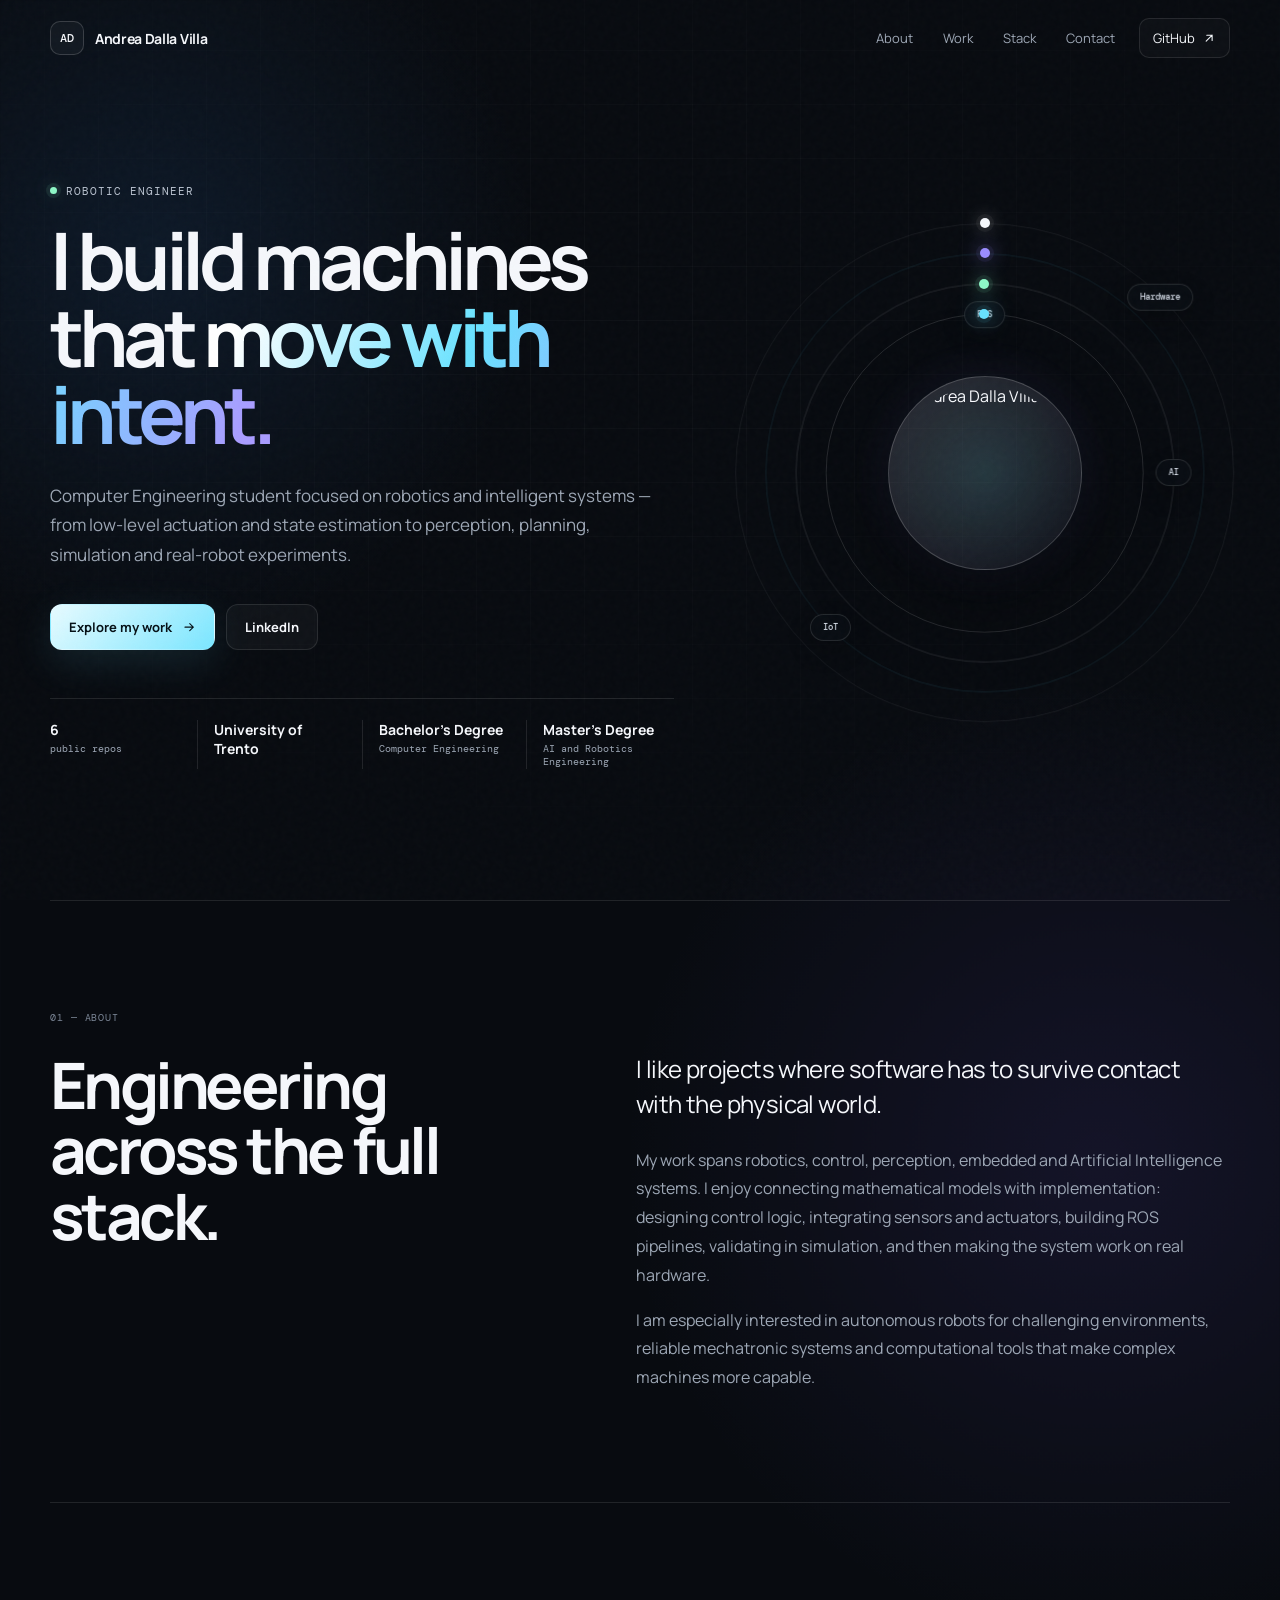
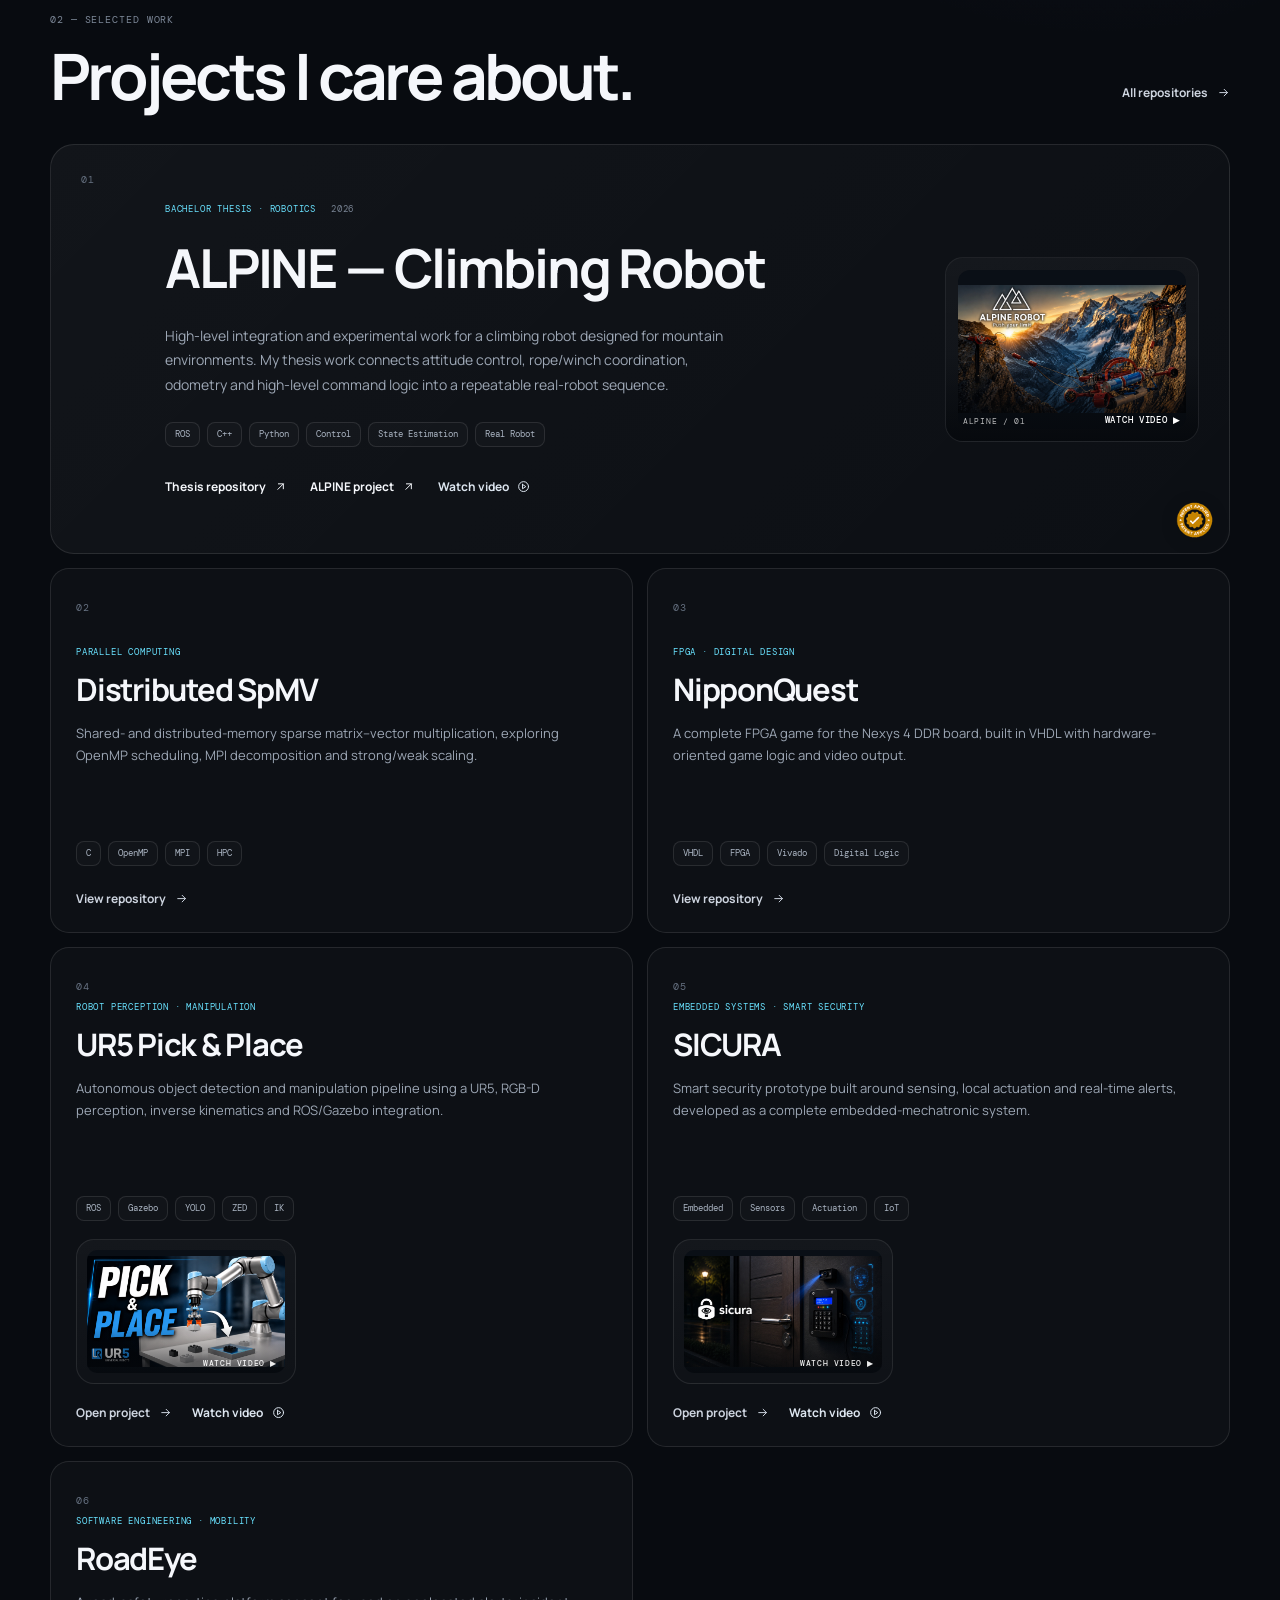
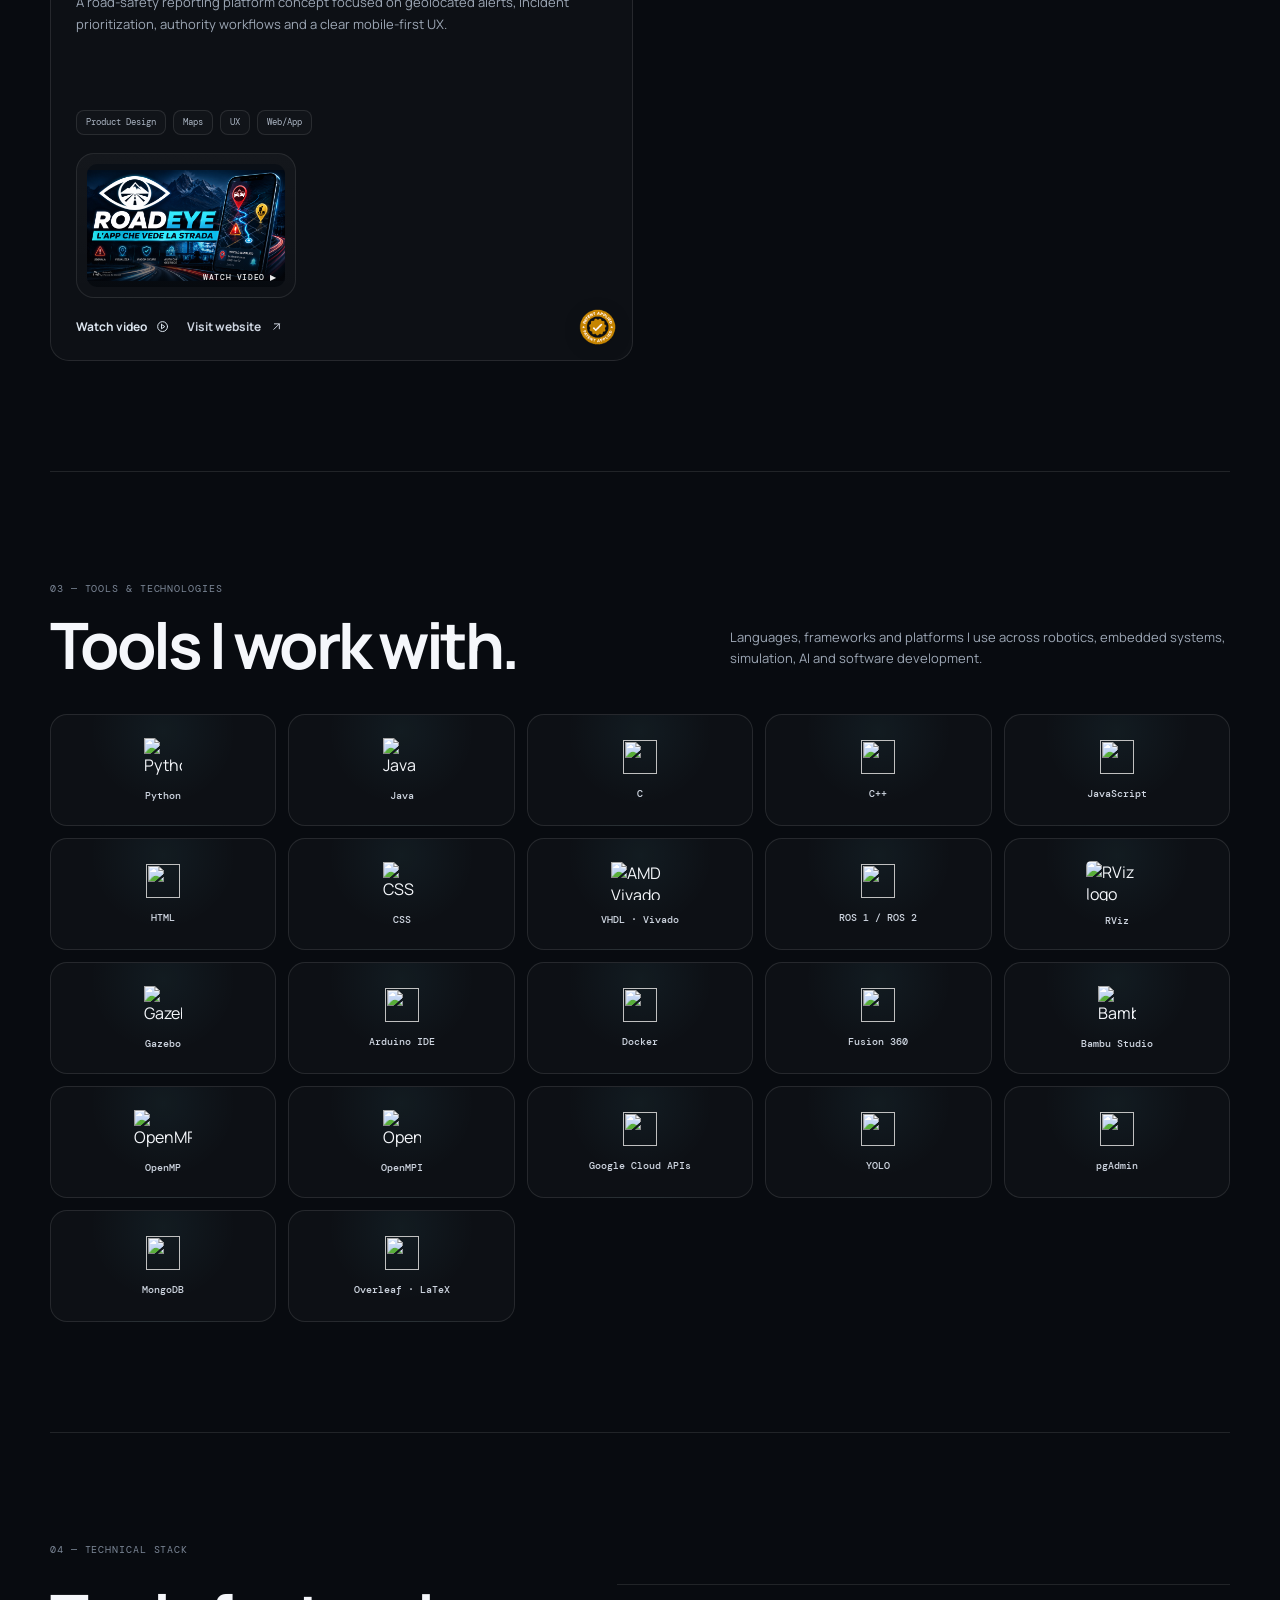
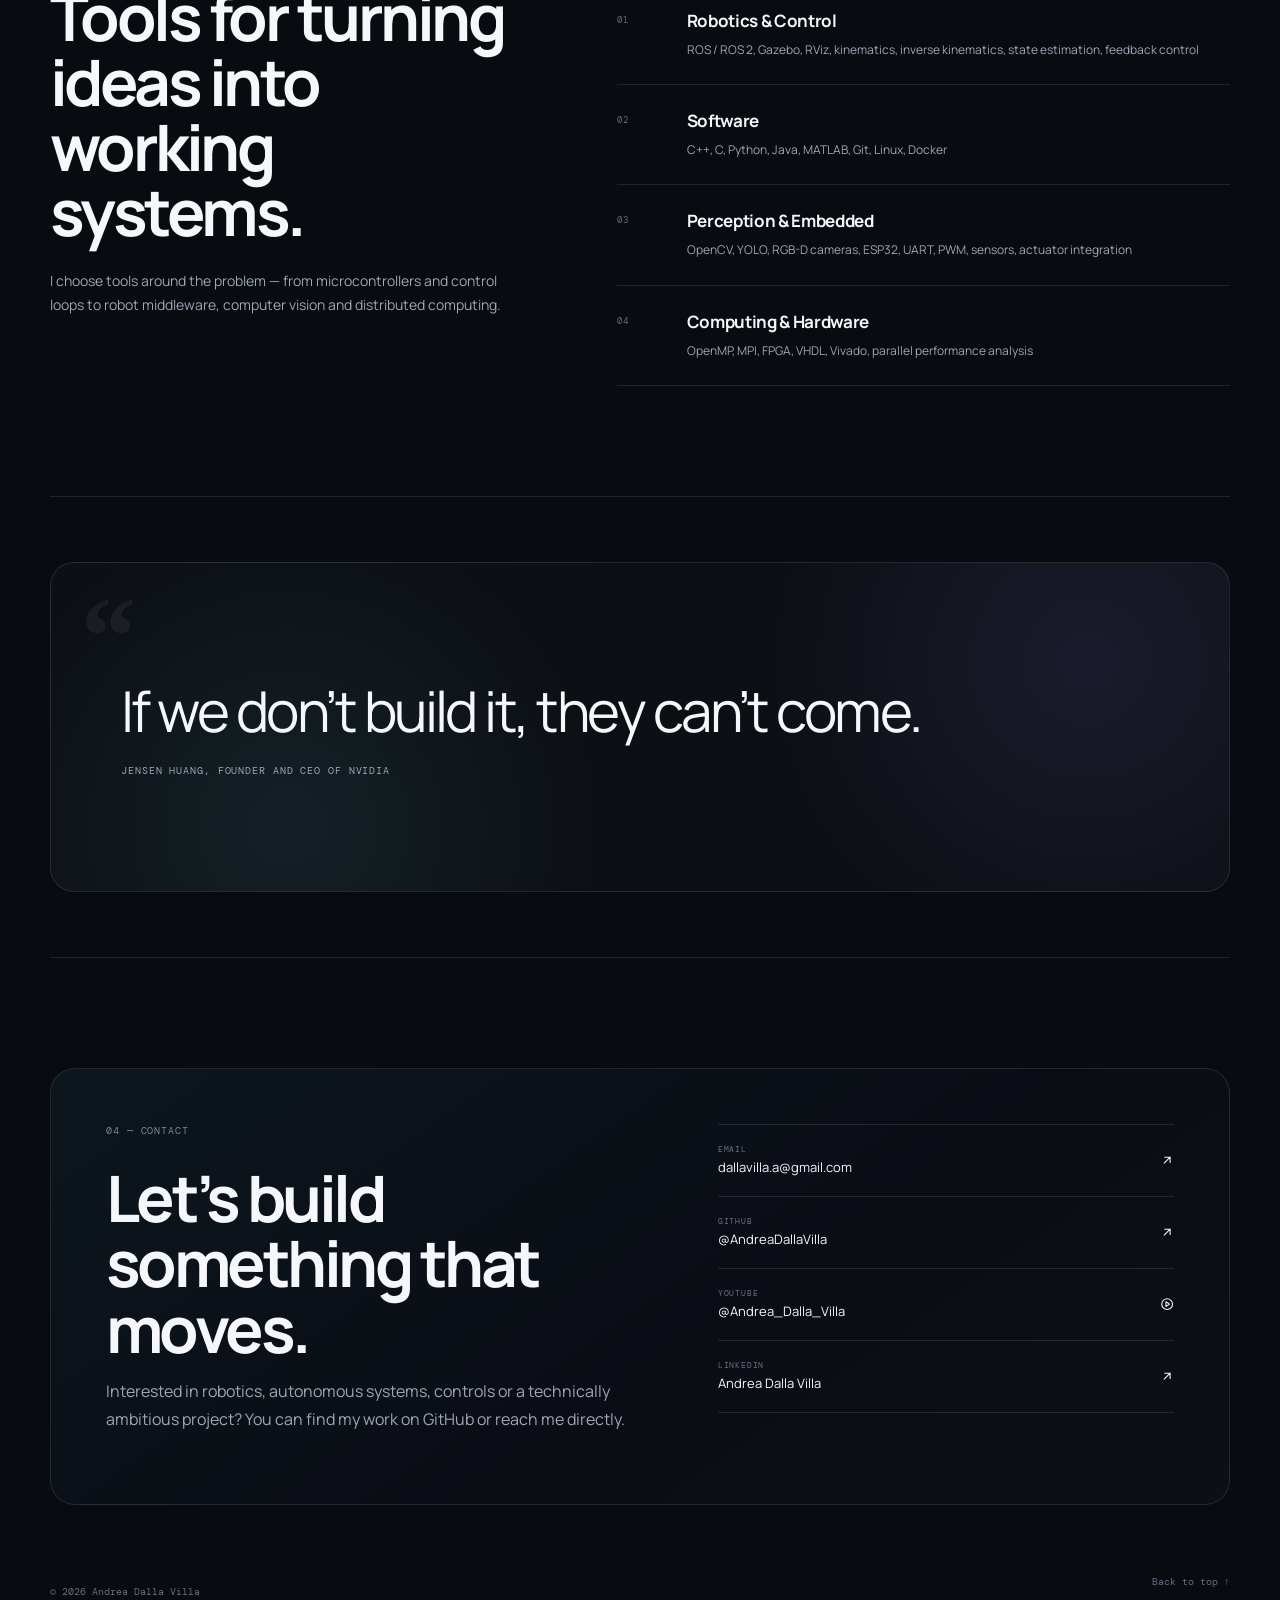
==== commit fa9a6f83: "Add files via upload" ====
--- a/index.html
+++ b/index.html
@@ -11,7 +11,7 @@
   <meta property="og:image" content="https://github.com/AndreaDallaVilla.png" />
   <title>Andrea Dalla Villa — Robotics & Engineering</title>
   <link rel="icon" href="favicon.svg" type="image/svg+xml" />
-  <link rel="stylesheet" href="styles.css?v=20261005-all-tool-logos-colored" />
+  <link rel="stylesheet" href="styles.css?v=20261005-python-logo-fixed" />
 </head>
 
 <body>
@@ -351,7 +351,7 @@
       </div>
 
       <div class="tools-grid reveal">
-        <div class="tool-card"><img src="https://cdn.simpleicons.org/python" alt="" /><span>Python</span></div>
+        <div class="tool-card"><img class="tool-logo-original" src="https://cdn.jsdelivr.net/gh/devicons/devicon@latest/icons/python/python-original.svg" alt="Python logo" /><span>Python</span></div>
         <div class="tool-card"><img class="tool-logo-original" src="https://cdn.jsdelivr.net/gh/devicons/devicon@latest/icons/java/java-original.svg" alt="Java logo" /><span>Java</span></div>
         <div class="tool-card"><img src="https://cdn.simpleicons.org/c" alt="" /><span>C</span></div>
         <div class="tool-card"><img src="https://cdn.simpleicons.org/cplusplus" alt="" /><span>C++</span></div>
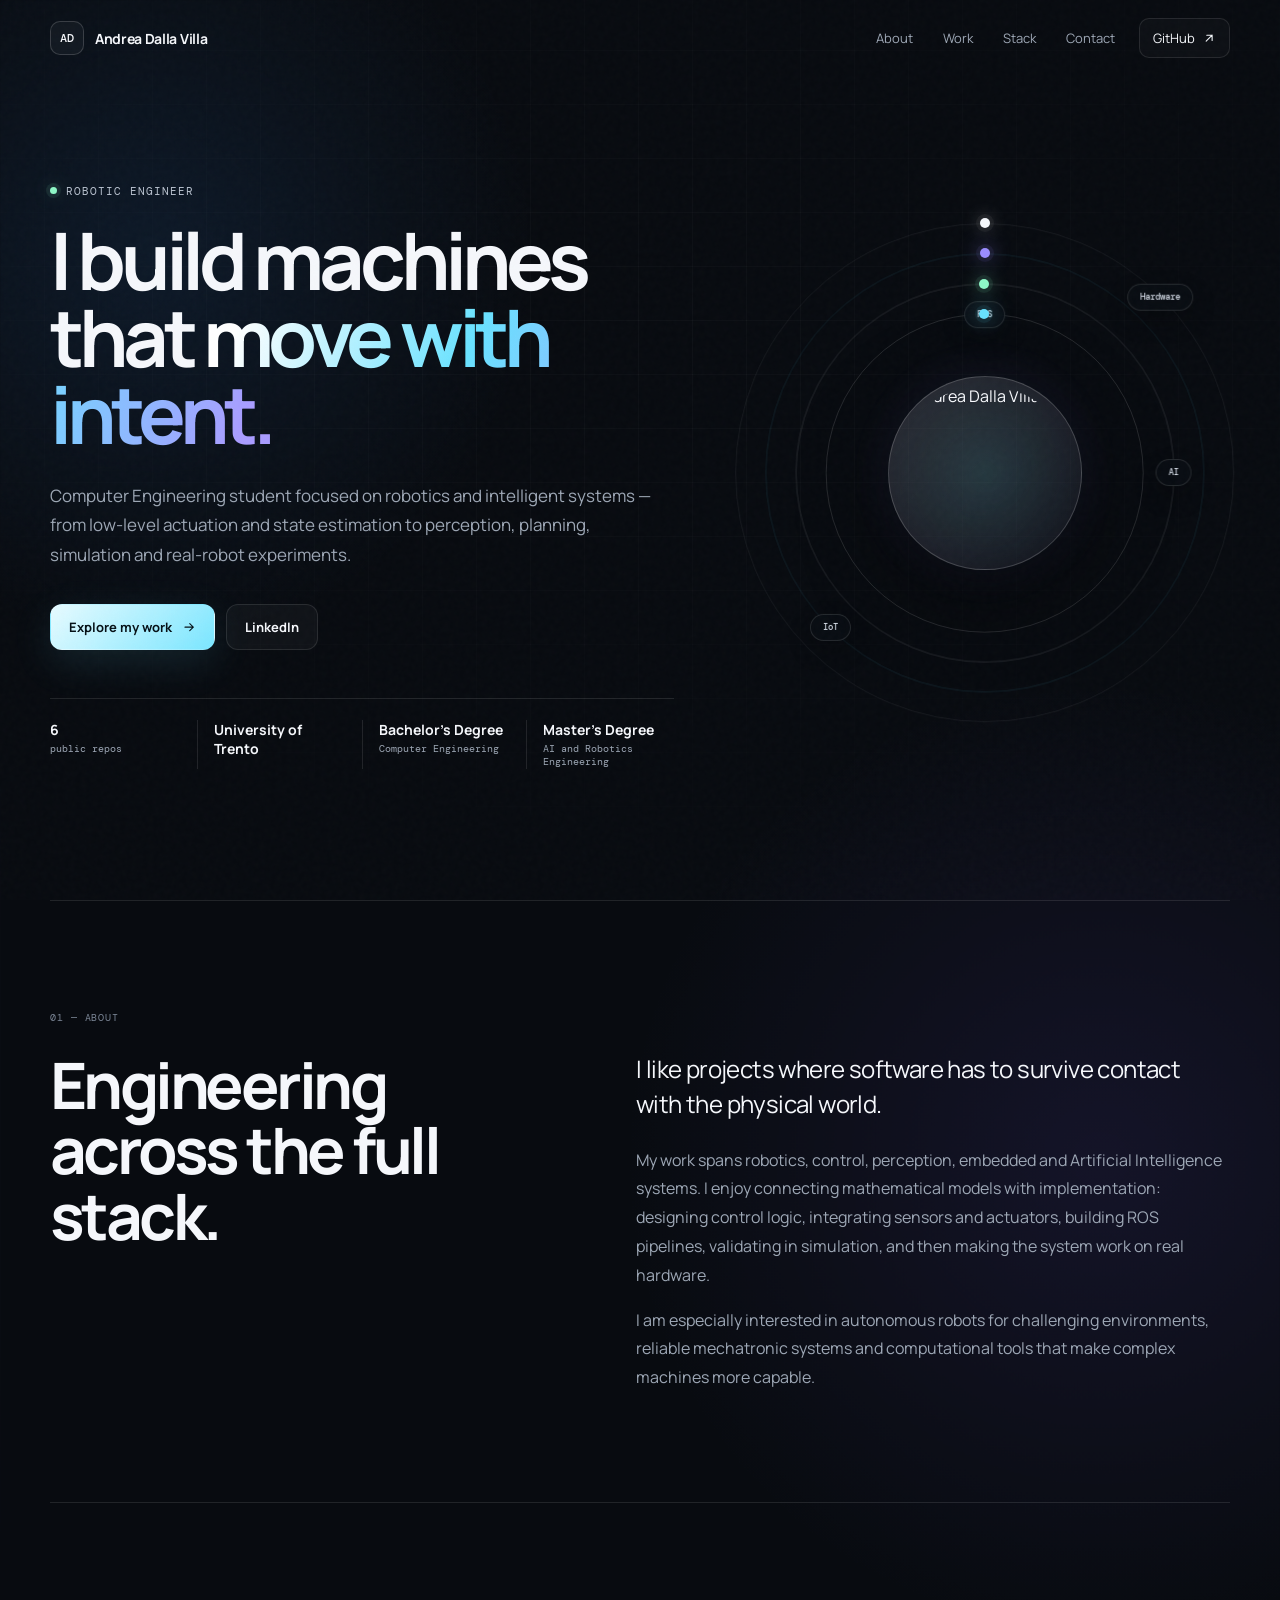
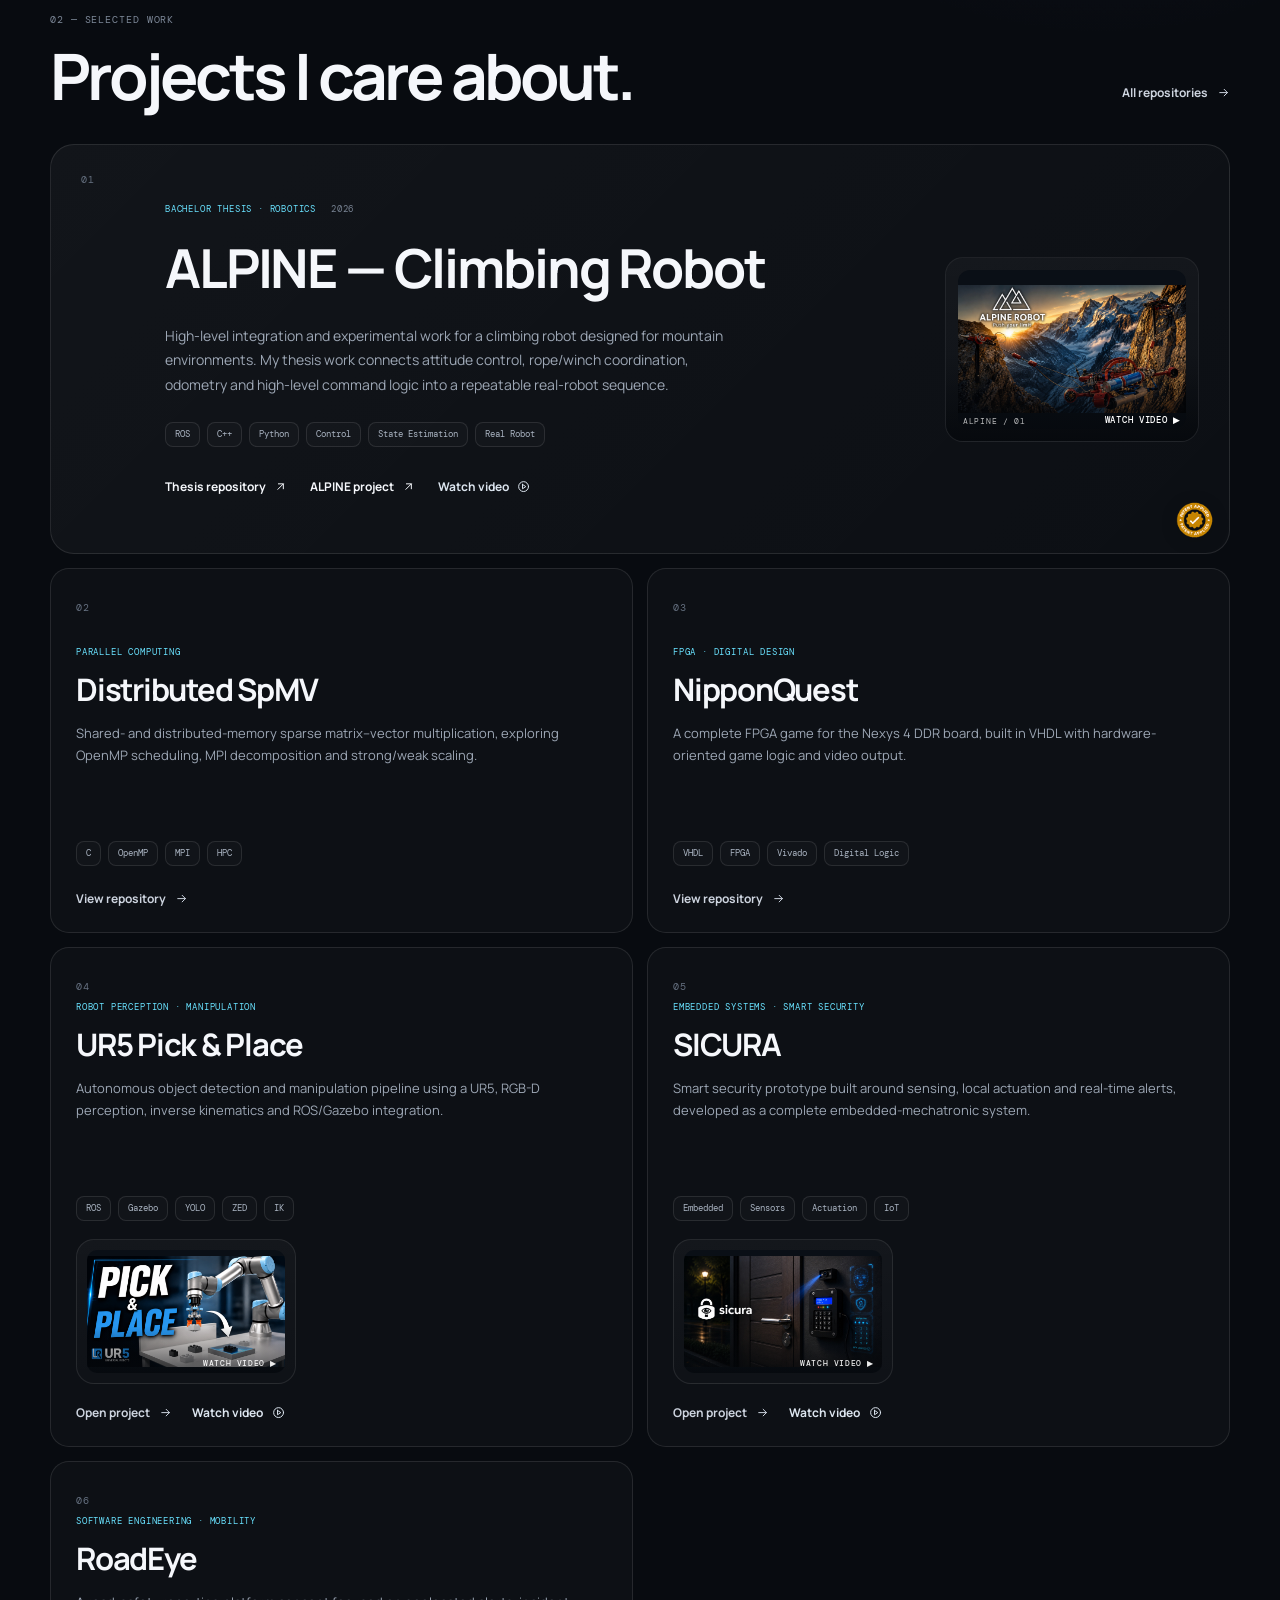
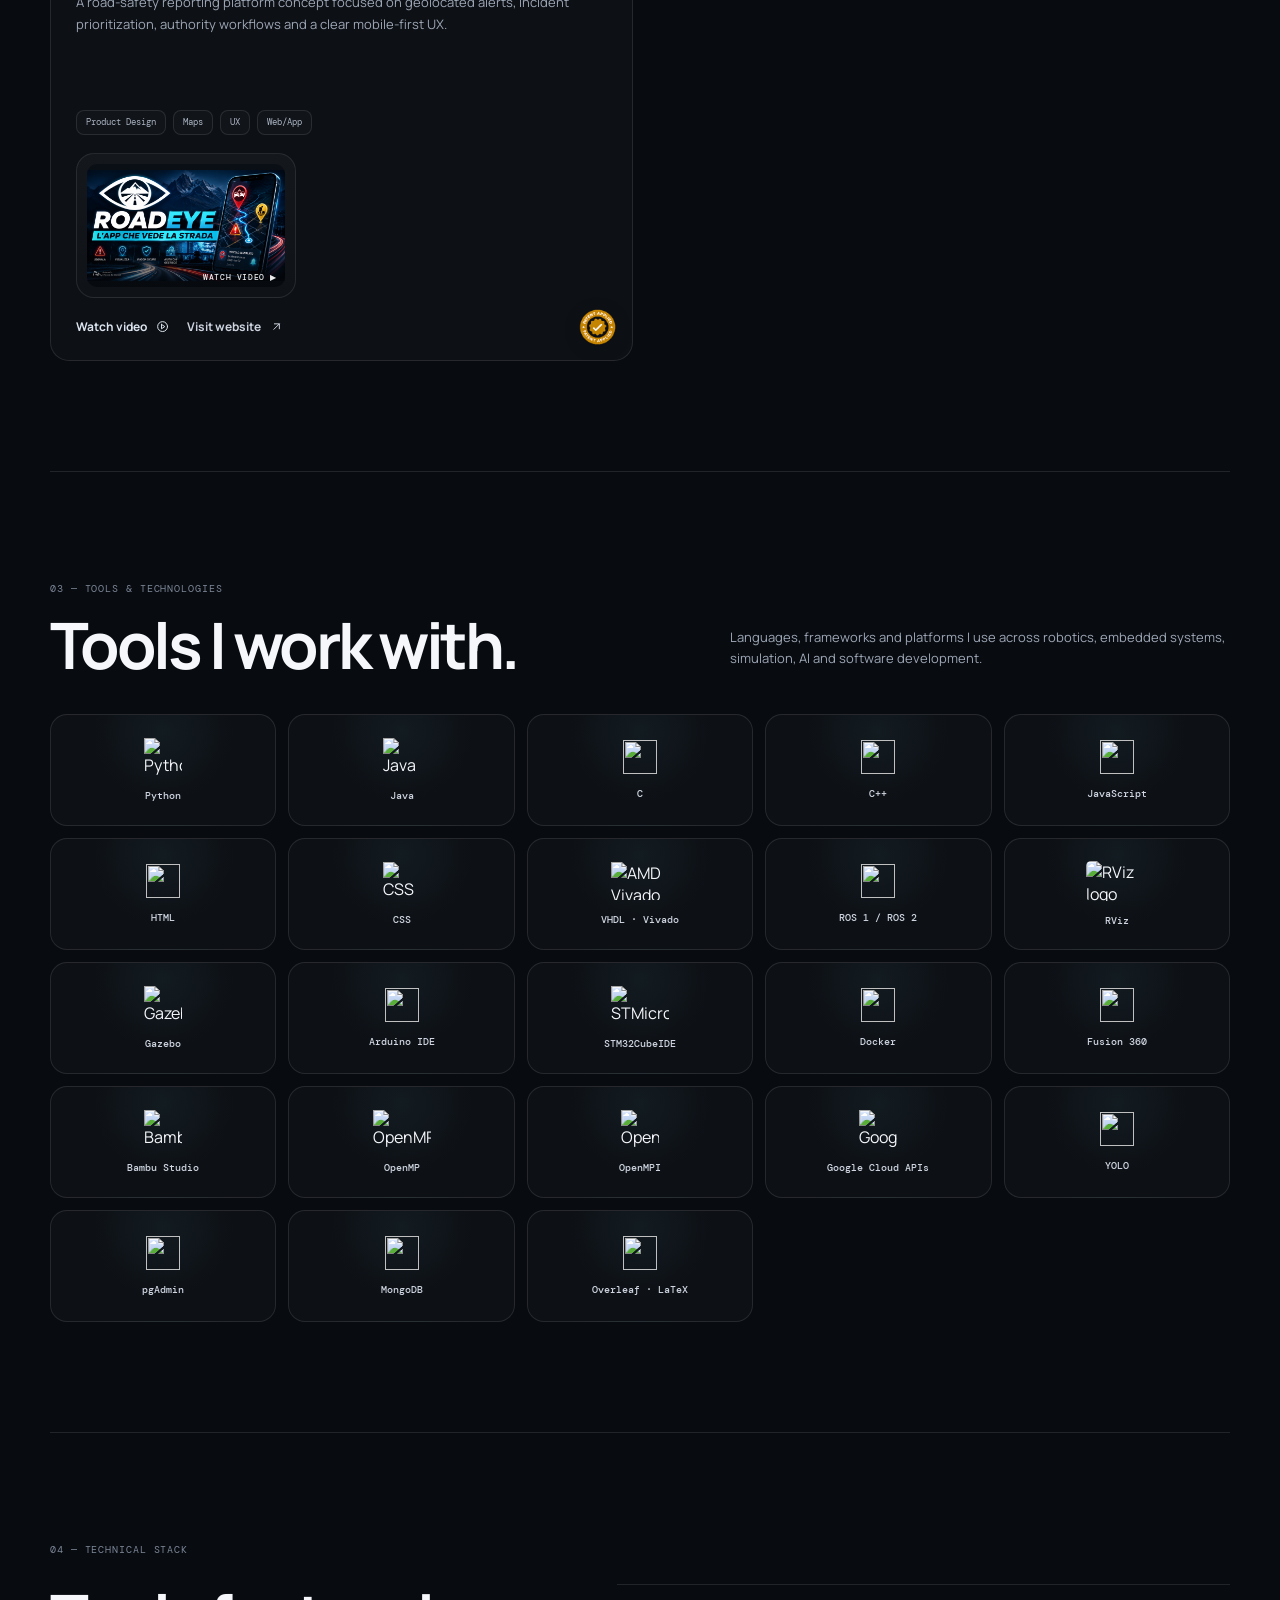
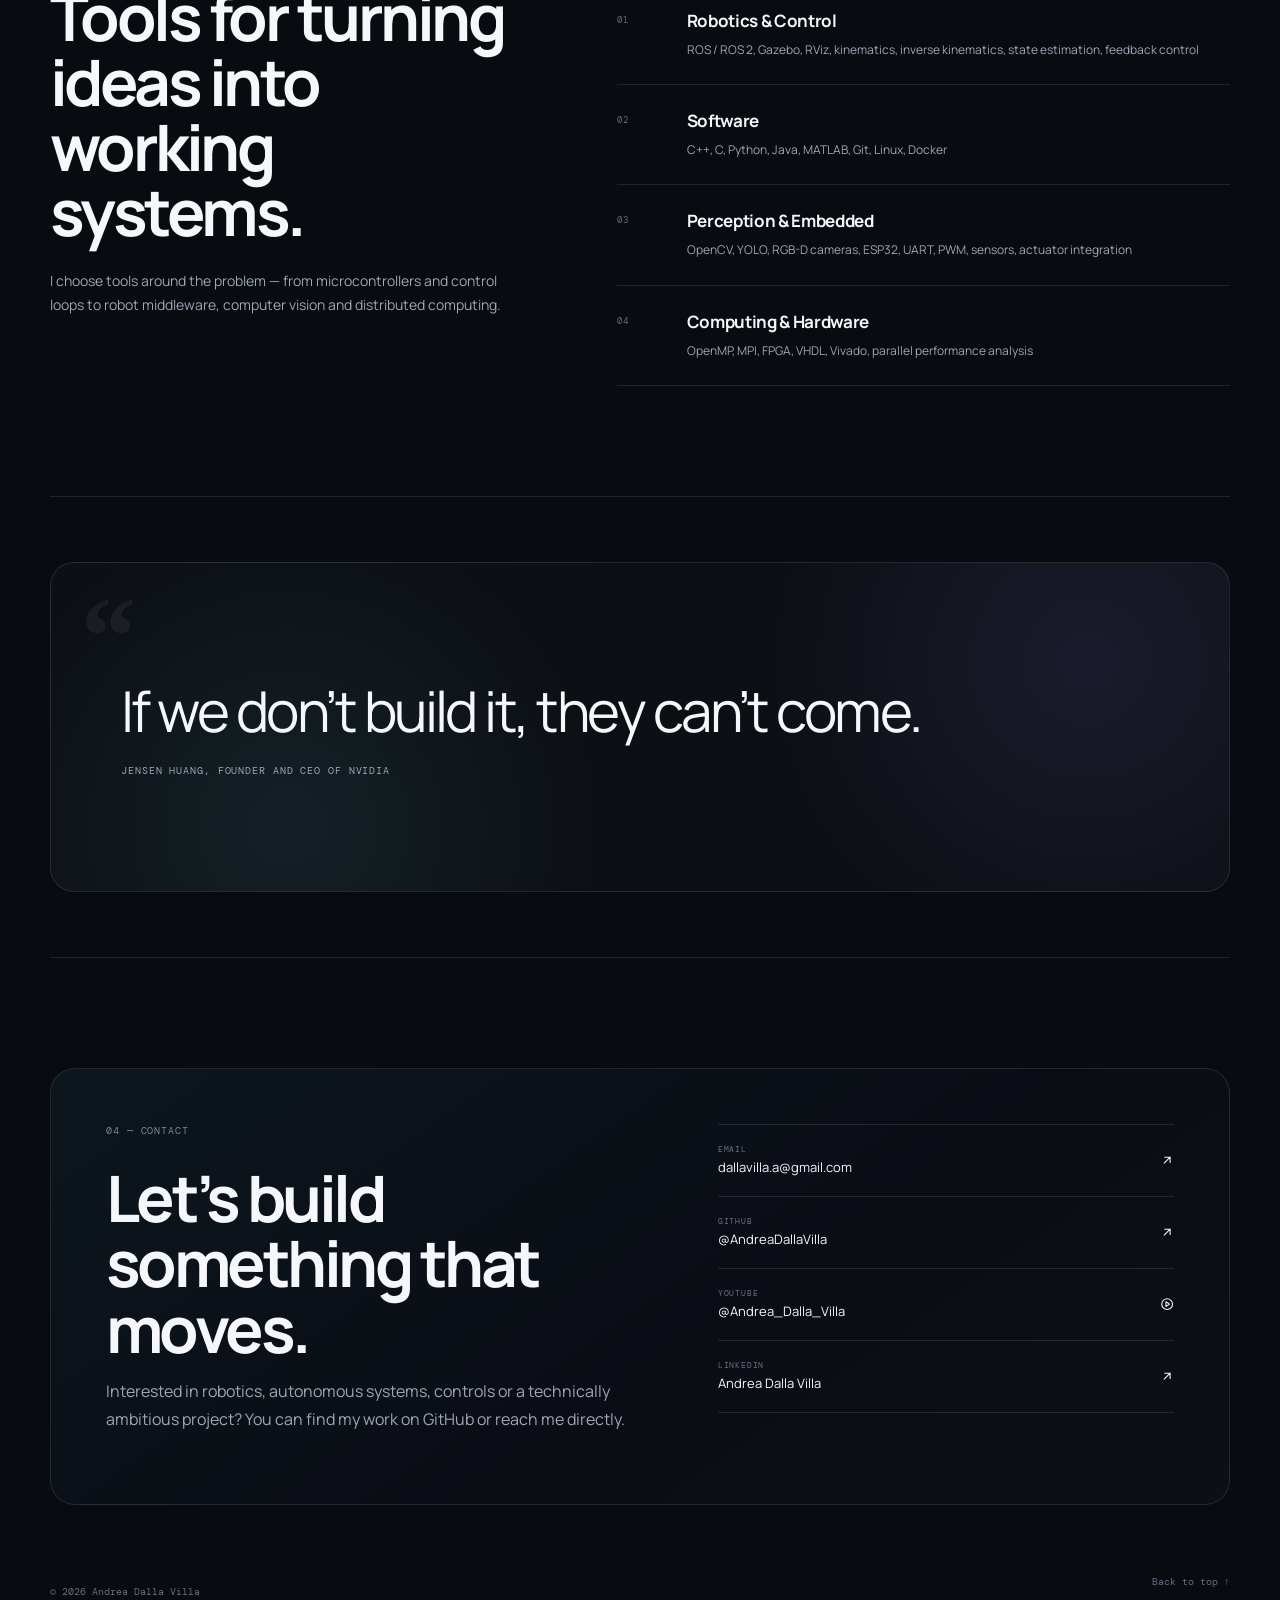
==== commit 66847890: "Add files via upload" ====
--- a/index.html
+++ b/index.html
@@ -11,7 +11,7 @@
   <meta property="og:image" content="https://github.com/AndreaDallaVilla.png" />
   <title>Andrea Dalla Villa — Robotics & Engineering</title>
   <link rel="icon" href="favicon.svg" type="image/svg+xml" />
-  <link rel="stylesheet" href="styles.css?v=20261005-python-logo-fixed" />
+  <link rel="stylesheet" href="styles.css?v=20261005-googlecloud-stm32" />
 </head>
 
 <body>
@@ -363,12 +363,13 @@
         <div class="tool-card"><img class="tool-logo-original tool-logo-rviz" src="https://raw.githubusercontent.com/ros-visualization/rviz/noetic-devel/images/splash.png" alt="RViz logo" /><span>RViz</span></div>
         <div class="tool-card"><img class="tool-logo-original" src="https://classic.gazebosim.org/assets/logos/gazebo_icon_pos-76b768ca51b0c24a5e5ddeb5a844baf3a3efc83e42affae355ed6ce9326707e4.svg" alt="Gazebo logo" /><span>Gazebo</span></div>
         <div class="tool-card"><img src="https://cdn.simpleicons.org/arduino" alt="" /><span>Arduino IDE</span></div>
+        <div class="tool-card"><img class="tool-logo-original tool-logo-wide" src="https://cdn.simpleicons.org/stmicroelectronics/03234B" alt="STMicroelectronics logo" /><span>STM32CubeIDE</span></div>
         <div class="tool-card"><img src="https://cdn.simpleicons.org/docker" alt="" /><span>Docker</span></div>
         <div class="tool-card"><img src="https://cdn.simpleicons.org/autodesk" alt="" /><span>Fusion 360</span></div>
         <div class="tool-card"><img class="tool-logo-original" src="https://raw.githubusercontent.com/bambulab/BambuStudio/master/resources/images/BambuStudio.svg" alt="Bambu Studio logo" /><span>Bambu Studio</span></div>
         <div class="tool-card"><img class="tool-logo-original tool-logo-wide" src="https://commons.wikimedia.org/wiki/Special:Redirect/file/OpenMP_logo.svg" alt="OpenMP logo" /><span>OpenMP</span></div>
         <div class="tool-card"><img class="tool-logo-original" src="https://commons.wikimedia.org/wiki/Special:Redirect/file/Open_MPI_logo.png" alt="Open MPI logo" /><span>OpenMPI</span></div>
-        <div class="tool-card"><img src="https://cdn.simpleicons.org/googlecloud" alt="" /><span>Google Cloud APIs</span></div>
+        <div class="tool-card"><img class="tool-logo-original" src="https://cdn.jsdelivr.net/gh/devicons/devicon@latest/icons/googlecloud/googlecloud-original.svg" alt="Google Cloud logo" /><span>Google Cloud APIs</span></div>
         <div class="tool-card"><img src="https://cdn.simpleicons.org/ultralytics" alt="" /><span>YOLO</span></div>
         <div class="tool-card"><img src="https://cdn.simpleicons.org/postgresql" alt="" /><span>pgAdmin</span></div>
         <div class="tool-card"><img src="https://cdn.simpleicons.org/mongodb" alt="" /><span>MongoDB</span></div>
